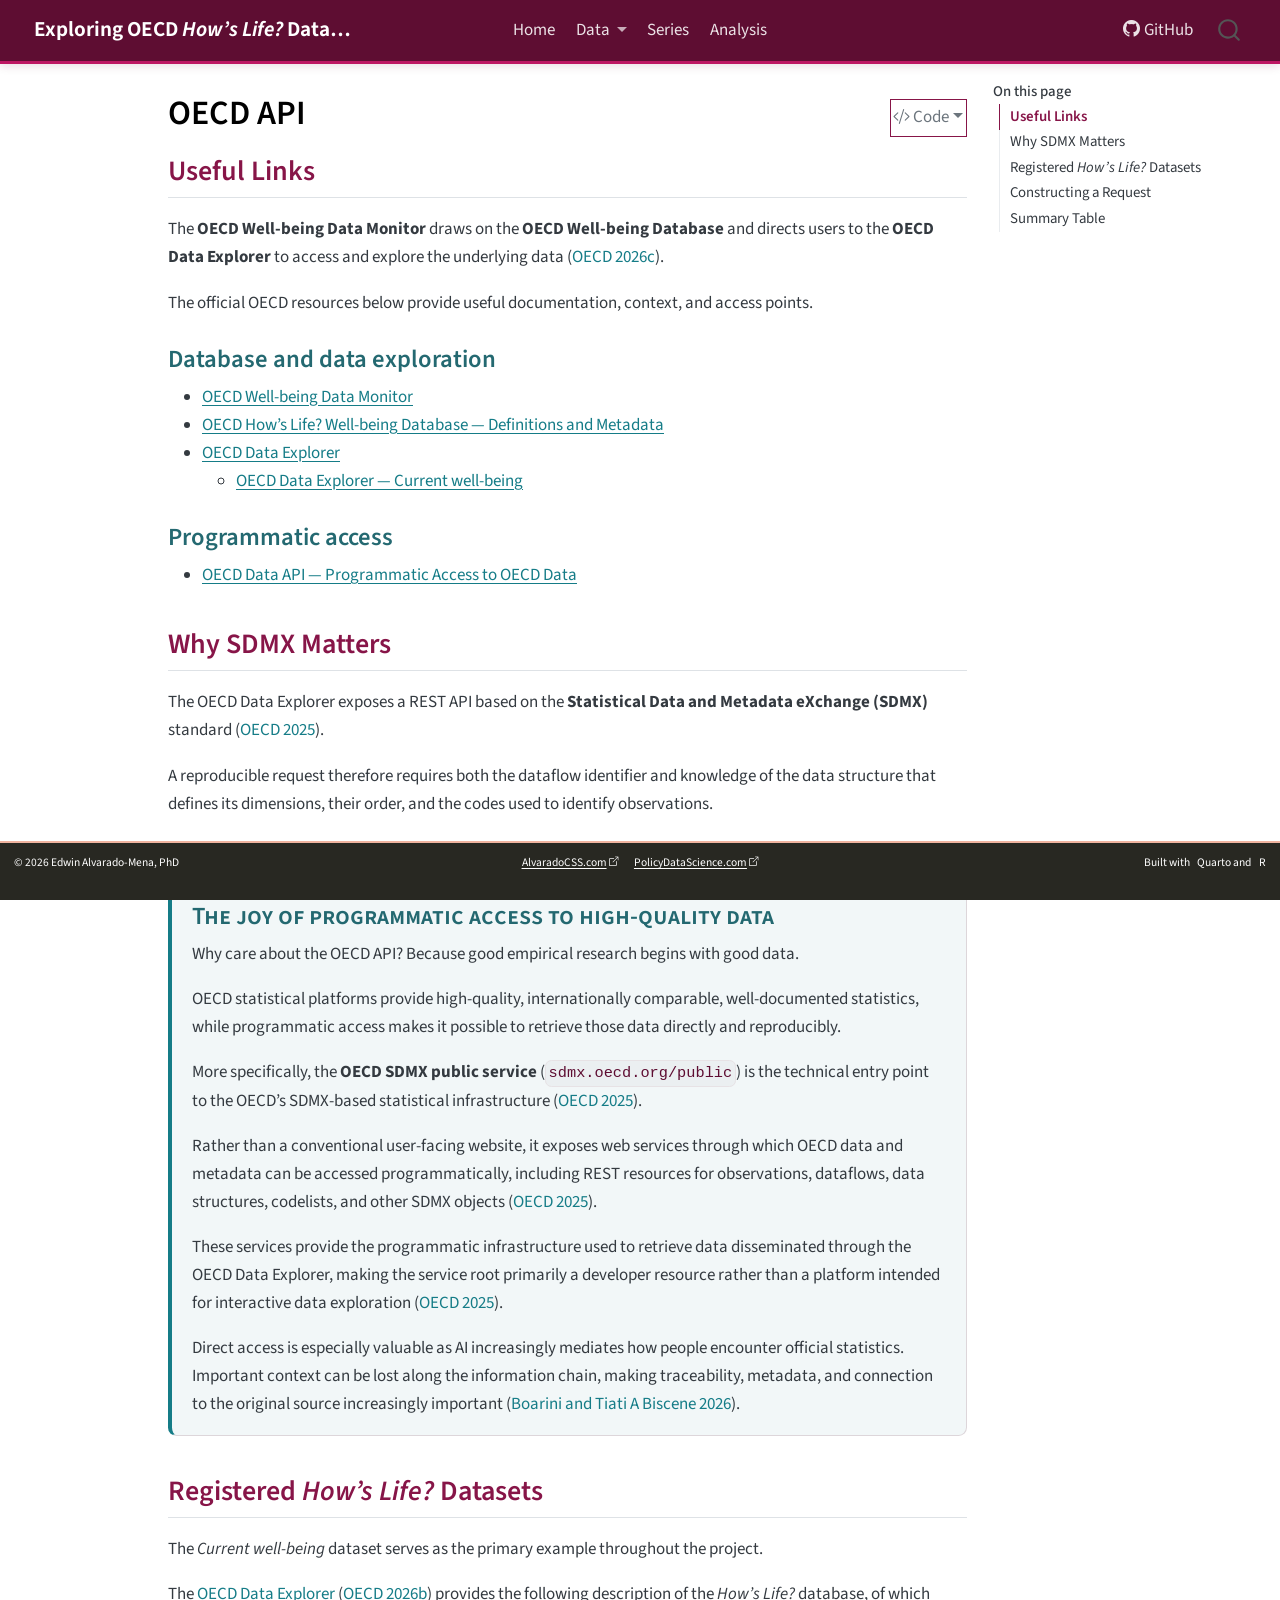
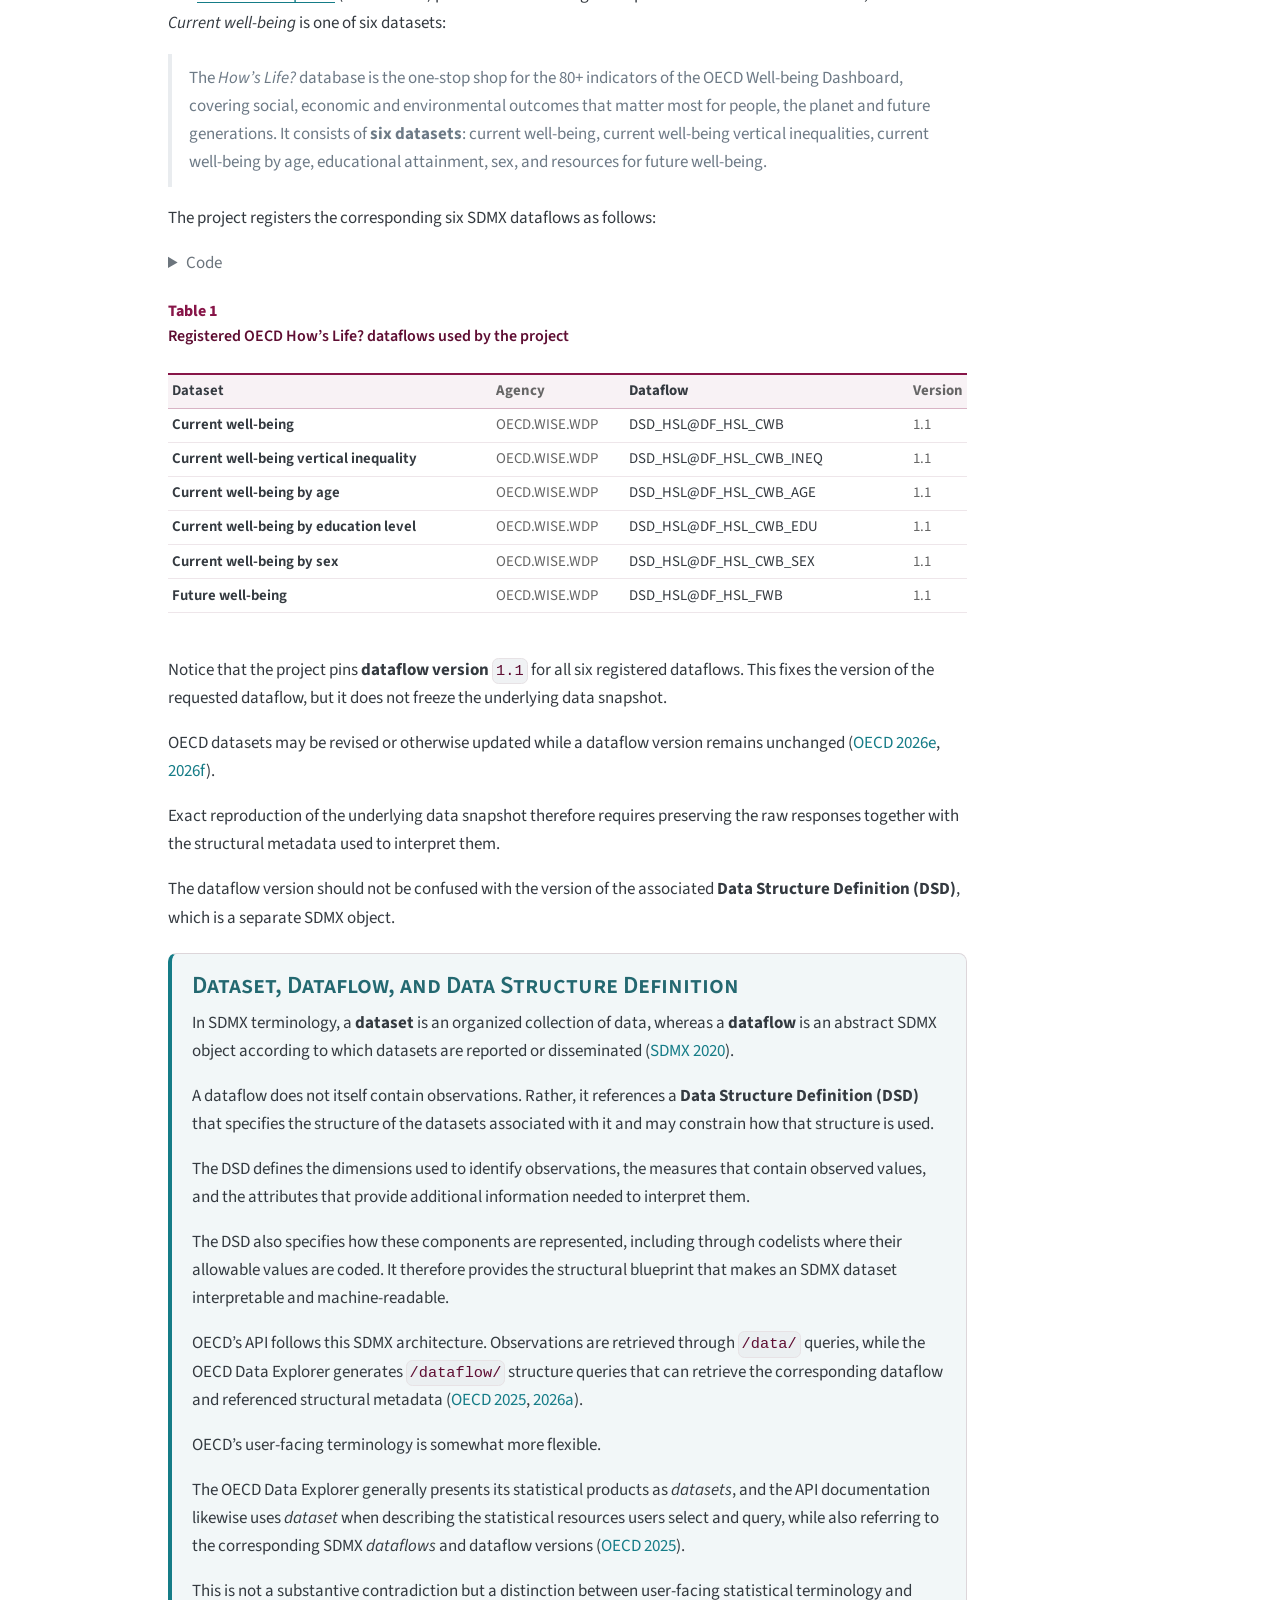
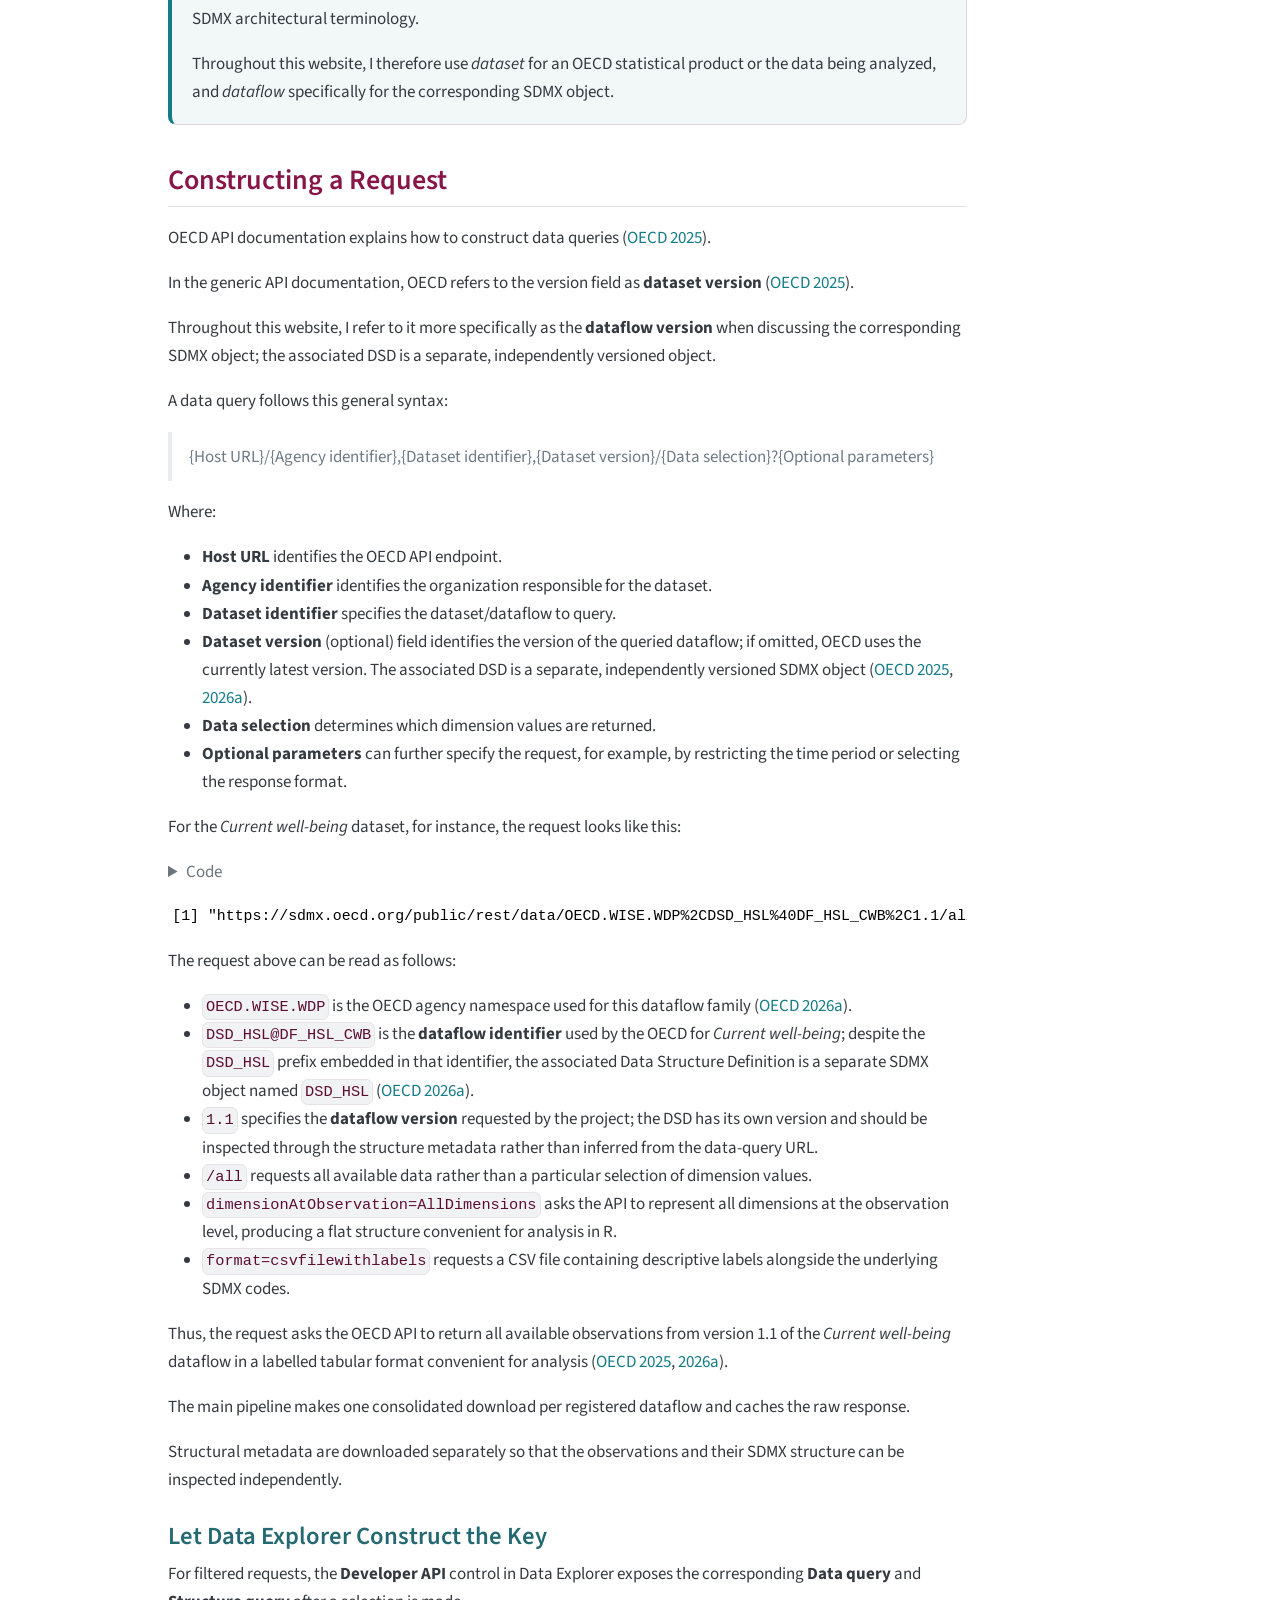
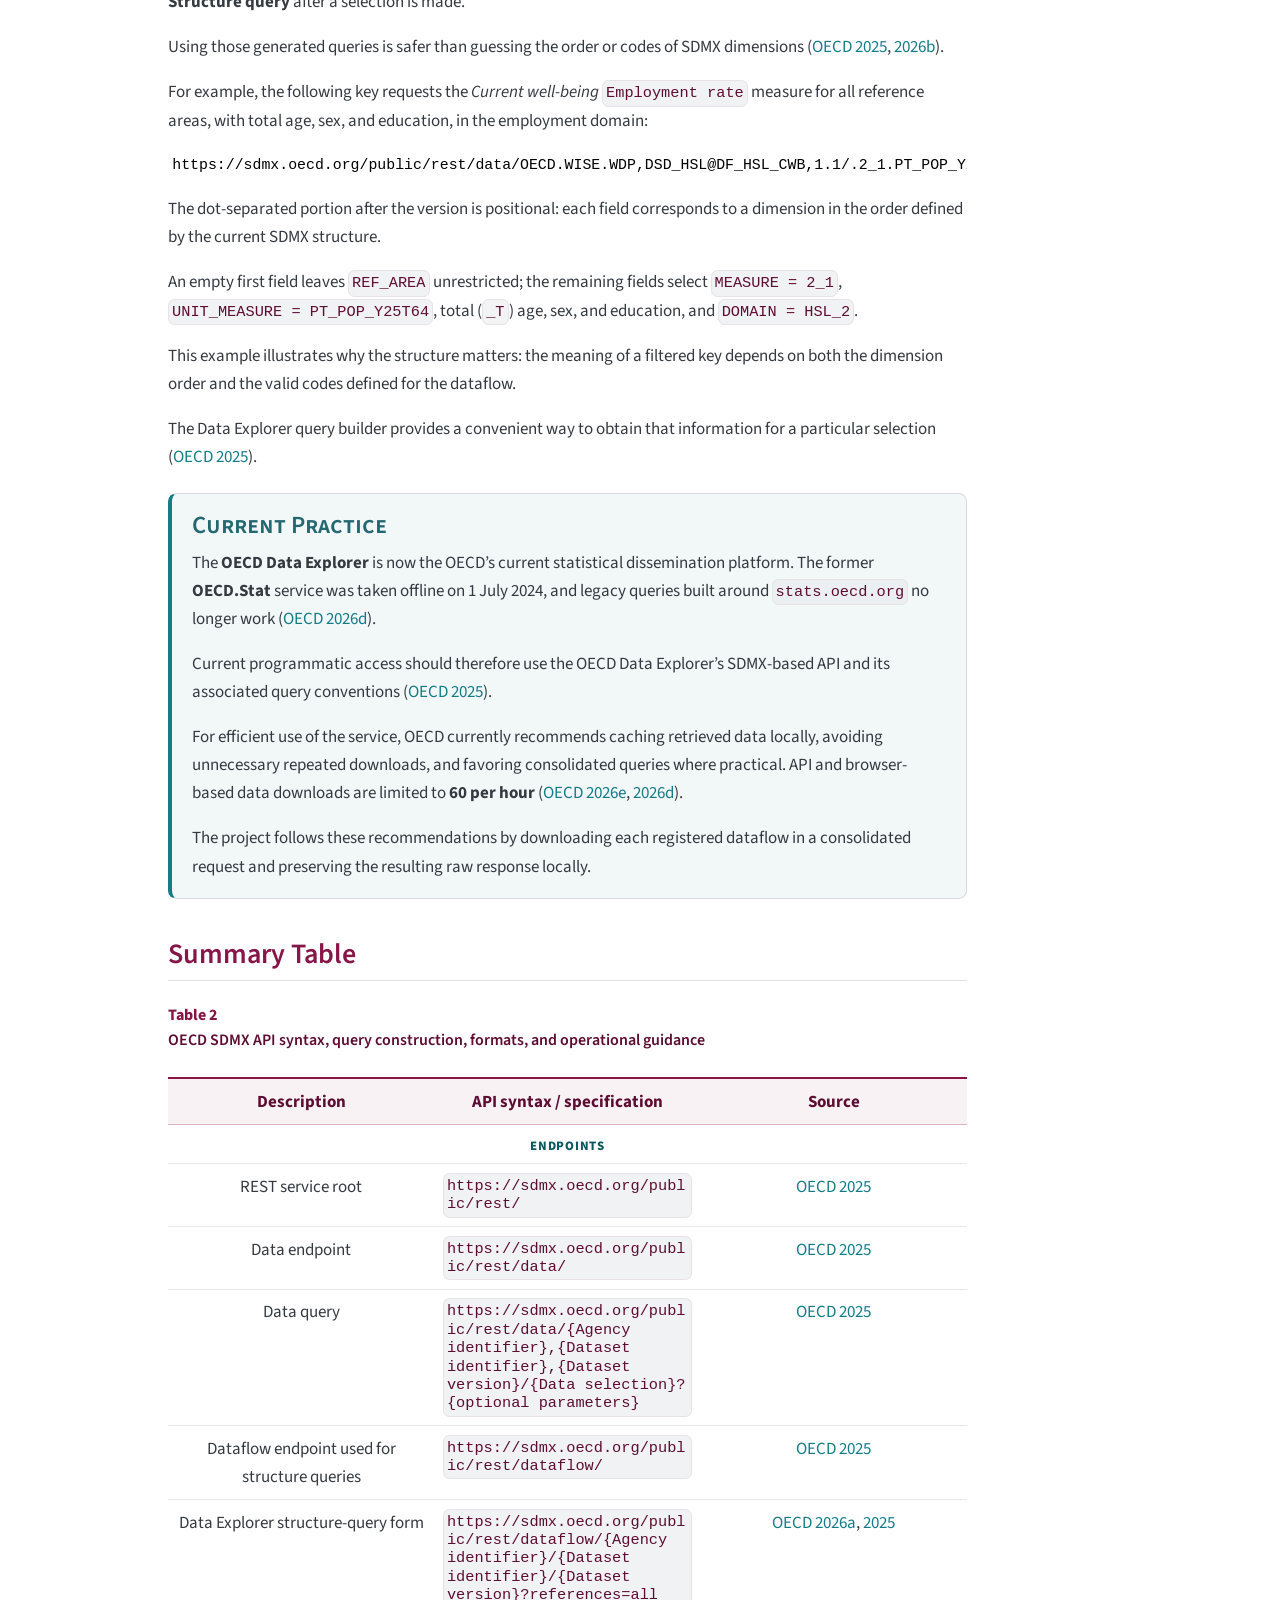
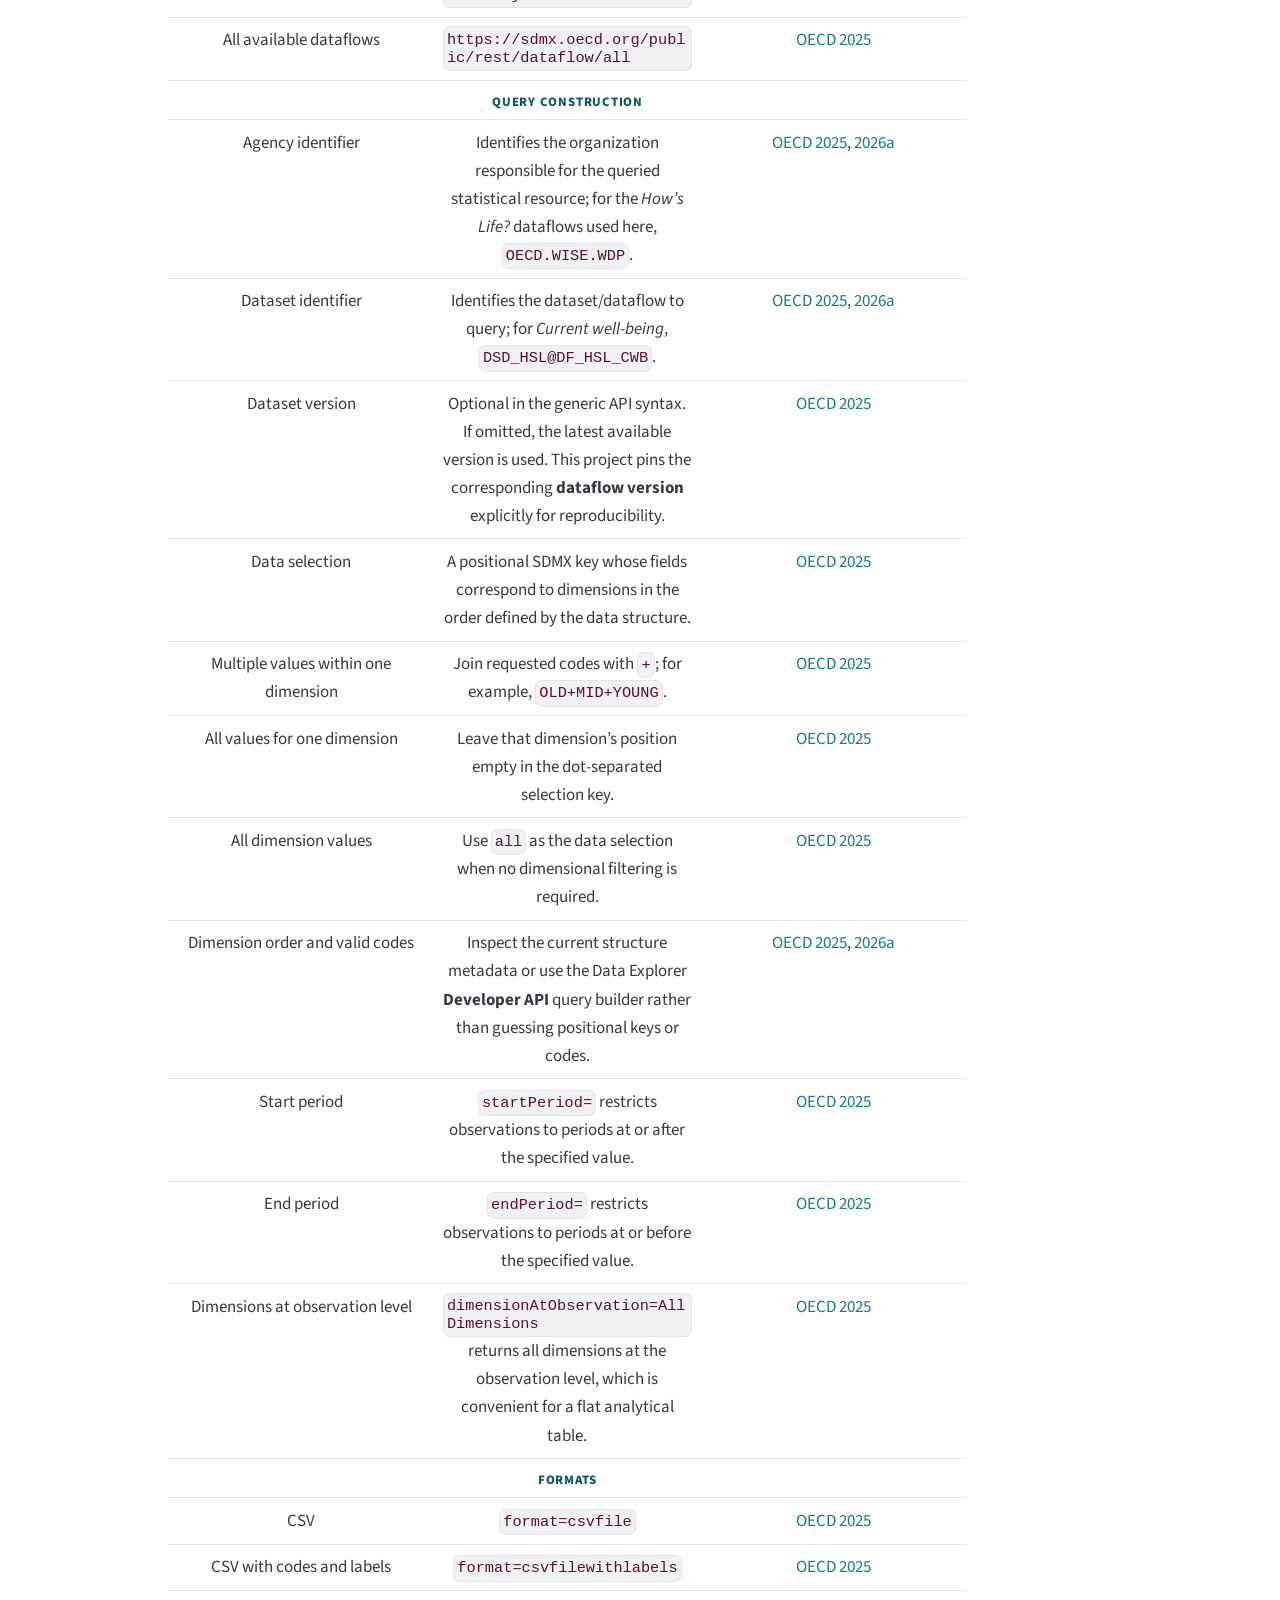
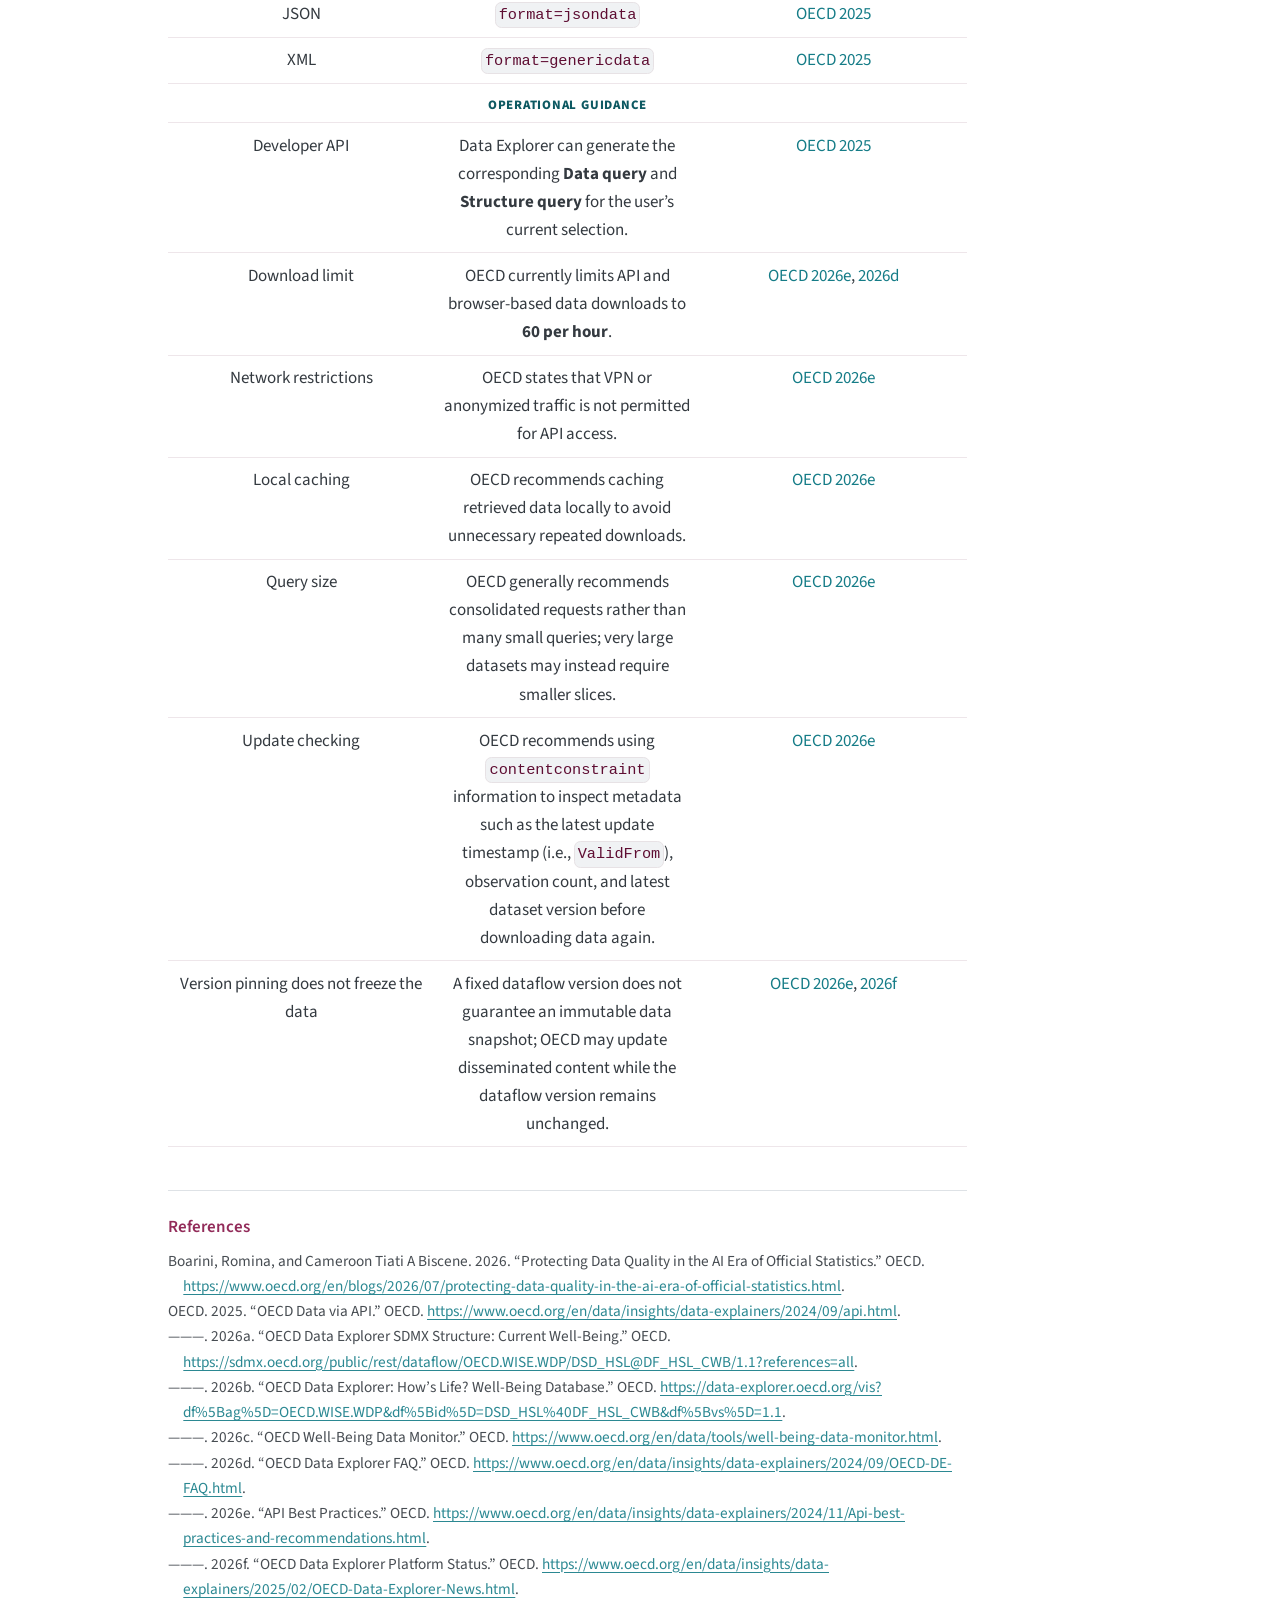
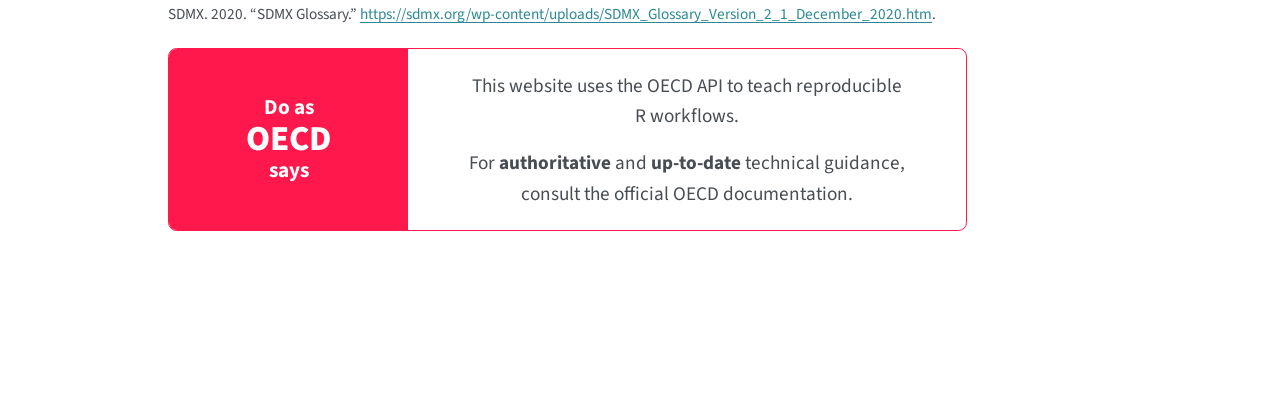
==== docs/analysis/01-api-and-structure.html @ 36839a45 "Fix clean-checkout publication build" ====
<!DOCTYPE html>
<html xmlns="http://www.w3.org/1999/xhtml" lang="en" xml:lang="en"><head>

<meta charset="utf-8">
<meta name="generator" content="quarto-1.8.25">

<meta name="viewport" content="width=device-width, initial-scale=1.0, user-scalable=yes">


<title>OECD API – Exploring OECD How’s Life? Database</title>
<style>
code{white-space: pre-wrap;}
span.smallcaps{font-variant: small-caps;}
div.columns{display: flex; gap: min(4vw, 1.5em);}
div.column{flex: auto; overflow-x: auto;}
div.hanging-indent{margin-left: 1.5em; text-indent: -1.5em;}
ul.task-list{list-style: none;}
ul.task-list li input[type="checkbox"] {
  width: 0.8em;
  margin: 0 0.8em 0.2em -1em; /* quarto-specific, see https://github.com/quarto-dev/quarto-cli/issues/4556 */ 
  vertical-align: middle;
}
/* CSS for syntax highlighting */
html { -webkit-text-size-adjust: 100%; }
pre > code.sourceCode { white-space: pre; position: relative; }
pre > code.sourceCode > span { display: inline-block; line-height: 1.25; }
pre > code.sourceCode > span:empty { height: 1.2em; }
.sourceCode { overflow: visible; }
code.sourceCode > span { color: inherit; text-decoration: inherit; }
div.sourceCode { margin: 1em 0; }
pre.sourceCode { margin: 0; }
@media screen {
div.sourceCode { overflow: auto; }
}
@media print {
pre > code.sourceCode { white-space: pre-wrap; }
pre > code.sourceCode > span { text-indent: -5em; padding-left: 5em; }
}
pre.numberSource code
  { counter-reset: source-line 0; }
pre.numberSource code > span
  { position: relative; left: -4em; counter-increment: source-line; }
pre.numberSource code > span > a:first-child::before
  { content: counter(source-line);
    position: relative; left: -1em; text-align: right; vertical-align: baseline;
    border: none; display: inline-block;
    -webkit-touch-callout: none; -webkit-user-select: none;
    -khtml-user-select: none; -moz-user-select: none;
    -ms-user-select: none; user-select: none;
    padding: 0 4px; width: 4em;
  }
pre.numberSource { margin-left: 3em;  padding-left: 4px; }
div.sourceCode
  {   }
@media screen {
pre > code.sourceCode > span > a:first-child::before { text-decoration: underline; }
}
/* CSS for citations */
div.csl-bib-body { }
div.csl-entry {
  clear: both;
  margin-bottom: 0em;
}
.hanging-indent div.csl-entry {
  margin-left:2em;
  text-indent:-2em;
}
div.csl-left-margin {
  min-width:2em;
  float:left;
}
div.csl-right-inline {
  margin-left:2em;
  padding-left:1em;
}
div.csl-indent {
  margin-left: 2em;
}</style>


<script src="../site_libs/quarto-nav/quarto-nav.js"></script>
<script src="../site_libs/clipboard/clipboard.min.js"></script>
<script src="../site_libs/quarto-search/autocomplete.umd.js"></script>
<script src="../site_libs/quarto-search/fuse.min.js"></script>
<script src="../site_libs/quarto-search/quarto-search.js"></script>
<meta name="quarto:offset" content="../">
<script src="../site_libs/quarto-html/quarto.js" type="module"></script>
<script src="../site_libs/quarto-html/tabsets/tabsets.js" type="module"></script>
<script src="../site_libs/quarto-html/axe/axe-check.js" type="module"></script>
<script src="../site_libs/quarto-html/popper.min.js"></script>
<script src="../site_libs/quarto-html/tippy.umd.min.js"></script>
<script src="../site_libs/quarto-html/anchor.min.js"></script>
<link href="../site_libs/quarto-html/tippy.css" rel="stylesheet">
<link href="../site_libs/quarto-html/quarto-syntax-highlighting-7b89279ff1a6dce999919e0e67d4d9ec.css" rel="stylesheet" id="quarto-text-highlighting-styles">
<script src="../site_libs/bootstrap/bootstrap.min.js"></script>
<link href="../site_libs/bootstrap/bootstrap-icons.css" rel="stylesheet">
<link href="../site_libs/bootstrap/bootstrap-e31584831b205ffbb2d98406f31c2a5b.min.css" rel="stylesheet" append-hash="true" id="quarto-bootstrap" data-mode="light">
<script src="../site_libs/quarto-contrib/iconify-3.0.0/iconify-icon.min.js"></script>
<script id="quarto-search-options" type="application/json">{
  "location": "navbar",
  "copy-button": false,
  "collapse-after": 3,
  "panel-placement": "end",
  "type": "overlay",
  "limit": 50,
  "keyboard-shortcut": [
    "f",
    "/",
    "s"
  ],
  "show-item-context": false,
  "language": {
    "search-no-results-text": "No results",
    "search-matching-documents-text": "matching documents",
    "search-copy-link-title": "Copy link to search",
    "search-hide-matches-text": "Hide additional matches",
    "search-more-match-text": "more match in this document",
    "search-more-matches-text": "more matches in this document",
    "search-clear-button-title": "Clear",
    "search-text-placeholder": "",
    "search-detached-cancel-button-title": "Cancel",
    "search-submit-button-title": "Submit",
    "search-label": "Search"
  }
}</script>


<link rel="stylesheet" href="../styles.css">
<meta property="og:title" content="OECD API – Exploring OECD How’s Life? Database">
<meta property="og:description" content="">
<meta property="og:image" content="https://ealvaradomena.github.io/oecd-hows-life/analysis/assets/logo-bg-1200x900.png">
<meta property="og:site_name" content="Exploring OECD <em>How’s Life?</em> Database">
<meta name="twitter:title" content="OECD API – Exploring OECD How’s Life? Database">
<meta name="twitter:description" content="">
<meta name="twitter:image" content="https://ealvaradomena.github.io/oecd-hows-life/analysis/assets/logo-bg-1200x900.png">
<meta name="twitter:card" content="summary_large_image">
</head>

<body class="nav-fixed quarto-light">

<div id="quarto-search-results"></div>
  <header id="quarto-header" class="headroom fixed-top">
    <nav class="navbar navbar-expand-lg " data-bs-theme="dark">
      <div class="navbar-container container-fluid">
      <div class="navbar-brand-container mx-auto">
    <a href="../index.html" class="navbar-brand navbar-brand-logo">
    </a>
    <a class="navbar-brand" href="../index.html">
    <span class="navbar-title">Exploring OECD <em>How’s Life?</em> Database</span>
    </a>
  </div>
            <div id="quarto-search" class="" title="Search"></div>
          <button class="navbar-toggler" type="button" data-bs-toggle="collapse" data-bs-target="#navbarCollapse" aria-controls="navbarCollapse" role="menu" aria-expanded="false" aria-label="Toggle navigation" onclick="if (window.quartoToggleHeadroom) { window.quartoToggleHeadroom(); }">
  <span class="navbar-toggler-icon"></span>
</button>
          <div class="collapse navbar-collapse" id="navbarCollapse">
            <ul class="navbar-nav navbar-nav-scroll me-auto">
  <li class="nav-item">
    <a class="nav-link" href="../index.html"> 
<span class="menu-text">Home</span></a>
  </li>  
  <li class="nav-item dropdown ">
    <a class="nav-link dropdown-toggle" href="#" id="nav-menu-data" role="link" data-bs-toggle="dropdown" aria-expanded="false">
 <span class="menu-text">Data</span>
    </a>
    <ul class="dropdown-menu" aria-labelledby="nav-menu-data">    
        <li>
    <a class="dropdown-item" href="../analysis/01-api-and-structure.html">
 <span class="dropdown-text">OECD API</span></a>
  </li>  
        <li>
    <a class="dropdown-item" href="../analysis/02-database-inventory.html">
 <span class="dropdown-text">Database Inventory</span></a>
  </li>  
        <li>
    <a class="dropdown-item" href="../analysis/03-panel-structure.html">
 <span class="dropdown-text">Panel Data</span></a>
  </li>  
        <li>
    <a class="dropdown-item" href="../analysis/05-demographic-comparisons.html">
 <span class="dropdown-text">Demographic Comparisons</span></a>
  </li>  
    </ul>
  </li>
  <li class="nav-item">
    <a class="nav-link" href="../analysis/09-series-explorer.html"> 
<span class="menu-text">Series</span></a>
  </li>  
  <li class="nav-item">
    <a class="nav-link" href="../analysis/10-twfe-analysis.html"> 
<span class="menu-text">Analysis</span></a>
  </li>  
</ul>
            <ul class="navbar-nav navbar-nav-scroll ms-auto">
  <li class="nav-item">
    <a class="nav-link" href="https://github.com/ealvaradomena/oecd-hows-life"> <i class="bi bi-github" role="img" aria-label="GitHub">
</i> 
<span class="menu-text">GitHub</span></a>
  </li>  
</ul>
          </div> <!-- /navcollapse -->
            <div class="quarto-navbar-tools">
</div>
      </div> <!-- /container-fluid -->
    </nav>
</header>
<!-- content -->
<div id="quarto-content" class="quarto-container page-columns page-rows-contents page-layout-article page-navbar">
<!-- sidebar -->
<!-- margin-sidebar -->
    <div id="quarto-margin-sidebar" class="sidebar margin-sidebar">
        <nav id="TOC" role="doc-toc" class="toc-active">
    <h2 id="toc-title">On this page</h2>
   
  <ul class="collapse">
  <li><a href="#useful-links" id="toc-useful-links" class="nav-link active" data-scroll-target="#useful-links">Useful Links</a></li>
  <li><a href="#why-sdmx-matters" id="toc-why-sdmx-matters" class="nav-link" data-scroll-target="#why-sdmx-matters">Why SDMX Matters</a></li>
  <li><a href="#registered-hows-life-datasets" id="toc-registered-hows-life-datasets" class="nav-link" data-scroll-target="#registered-hows-life-datasets">Registered <em>How’s Life?</em> Datasets</a></li>
  <li><a href="#constructing-a-request" id="toc-constructing-a-request" class="nav-link" data-scroll-target="#constructing-a-request">Constructing a Request</a></li>
  <li><a href="#summary-table" id="toc-summary-table" class="nav-link" data-scroll-target="#summary-table">Summary Table</a></li>
  </ul>
</nav>
    </div>
<!-- main -->
<main class="content" id="quarto-document-content">

<header id="title-block-header" class="quarto-title-block default">
<div class="quarto-title">
<div class="quarto-title-block"><div><h1 class="title">OECD API</h1><button type="button" class="btn code-tools-button dropdown-toggle" id="quarto-code-tools-menu" data-bs-toggle="dropdown" aria-expanded="false"><i class="bi"></i> Code</button><ul class="dropdown-menu dropdown-menu-end" aria-labelelledby="quarto-code-tools-menu"><li><a id="quarto-show-all-code" class="dropdown-item" href="javascript:void(0)" role="button">Show All Code</a></li><li><a id="quarto-hide-all-code" class="dropdown-item" href="javascript:void(0)" role="button">Hide All Code</a></li><li><hr class="dropdown-divider"></li><li><a id="quarto-view-source" class="dropdown-item" href="javascript:void(0)" role="button">View Source</a></li></ul></div></div>
</div>



<div class="quarto-title-meta">

    
  
    
  </div>
  


</header>


<section id="useful-links" class="level2">
<h2 class="anchored" data-anchor-id="useful-links">Useful Links</h2>
<p>The <strong>OECD Well-being Data Monitor</strong> draws on the <strong>OECD Well-being Database</strong> and directs users to the <strong>OECD Data Explorer</strong> to access and explore the underlying data <span class="citation" data-cites="oecd_wellbeing_monitor_2026">(<a href="#ref-oecd_wellbeing_monitor_2026" role="doc-biblioref">OECD 2026c</a>)</span>.</p>
<p>The official OECD resources below provide useful documentation, context, and access points.</p>
<section id="database-and-data-exploration" class="level3">
<h3 class="anchored" data-anchor-id="database-and-data-exploration">Database and data exploration</h3>
<ul>
<li><a href="https://www.oecd.org/en/data/tools/well-being-data-monitor.html">OECD Well-being Data Monitor</a></li>
<li><a href="https://www.oecd.org/content/dam/oecd/en/topics/policy-sub-issues/measuring-well-being-and-progress/oecd-well-being-database-definitions.pdf">OECD How’s Life? Well-being Database — Definitions and Metadata</a></li>
<li><a href="https://data-explorer.oecd.org/?lc=en">OECD Data Explorer</a>
<ul>
<li><a href="https://data-explorer.oecd.org/vis?fs%5B0%5D=Topic,1%7CSociety%23SOC%23%7CWell-being%20and%20beyond%20GDP%23SOC_WEL%23&amp;pg=0&amp;fc=Reference%20area&amp;bp=true&amp;snb=26&amp;df%5Bds%5D=dsDisseminateFinalDMZ&amp;df%5Bid%5D=DSD_HSL%40DF_HSL_CWB&amp;df%5Bag%5D=OECD.WISE.WDP&amp;df%5Bvs%5D=1.1&amp;dq=AUS.11_2%2B11_1%2B9_3%2B9_2%2B8_2%2B8_1_DEP%2B7_2%2B7_1_DEP%2B6_2%2B5_3%2B5_1%2B4_3%2B4_1%2B3_2%2B3_1%2B2_7%2B2_2%2B2_1%2B1_3%2B1_2%2B1_1.._T._T._T.&amp;pd=2010,&amp;to%5BTIME_PERIOD%5D=false">OECD Data Explorer — Current well-being</a></li>
</ul></li>
</ul>
</section>
<section id="programmatic-access" class="level3">
<h3 class="anchored" data-anchor-id="programmatic-access">Programmatic access</h3>
<ul>
<li><a href="https://www.oecd.org/en/data/insights/data-explainers/2024/09/api.html">OECD Data API — Programmatic Access to OECD Data</a></li>
</ul>
</section>
</section>
<section id="why-sdmx-matters" class="level2">
<h2 class="anchored" data-anchor-id="why-sdmx-matters">Why SDMX Matters</h2>
<p>The OECD Data Explorer exposes a REST API based on the <strong>Statistical Data and Metadata eXchange (SDMX)</strong> standard <span class="citation" data-cites="oecd_api_2025">(<a href="#ref-oecd_api_2025" role="doc-biblioref">OECD 2025</a>)</span>.</p>
<p>A reproducible request therefore requires both the dataflow identifier and knowledge of the data structure that defines its dimensions, their order, and the codes used to identify observations.</p>
<p>API access technicalities are addressed in what follows.</p>
<section id="the-joy-of-programmatic-access-to-high-quality-data" class="level3 data-note">
<h3 class="anchored" data-anchor-id="the-joy-of-programmatic-access-to-high-quality-data"><span class="smallcaps">The joy of programmatic access to high-quality data</span></h3>
<p>Why care about the OECD API? Because good empirical research begins with good data.</p>
<p>OECD statistical platforms provide high-quality, internationally comparable, well-documented statistics, while programmatic access makes it possible to retrieve those data directly and reproducibly.</p>
<p>More specifically, the <strong>OECD SDMX public service</strong> (<code>sdmx.oecd.org/public</code>) is the technical entry point to the OECD’s SDMX-based statistical infrastructure <span class="citation" data-cites="oecd_api_2025">(<a href="#ref-oecd_api_2025" role="doc-biblioref">OECD 2025</a>)</span>.</p>
<p>Rather than a conventional user-facing website, it exposes web services through which OECD data and metadata can be accessed programmatically, including REST resources for observations, dataflows, data structures, codelists, and other SDMX objects <span class="citation" data-cites="oecd_api_2025">(<a href="#ref-oecd_api_2025" role="doc-biblioref">OECD 2025</a>)</span>.</p>
<p>These services provide the programmatic infrastructure used to retrieve data disseminated through the OECD Data Explorer, making the service root primarily a developer resource rather than a platform intended for interactive data exploration <span class="citation" data-cites="oecd_api_2025">(<a href="#ref-oecd_api_2025" role="doc-biblioref">OECD 2025</a>)</span>.</p>
<p>Direct access is especially valuable as AI increasingly mediates how people encounter official statistics. Important context can be lost along the information chain, making traceability, metadata, and connection to the original source increasingly important <span class="citation" data-cites="boarini2026protecting">(<a href="#ref-boarini2026protecting" role="doc-biblioref">Boarini and Tiati A Biscene 2026</a>)</span>.</p>
</section>
</section>
<section id="registered-hows-life-datasets" class="level2">
<h2 class="anchored" data-anchor-id="registered-hows-life-datasets">Registered <em>How’s Life?</em> Datasets</h2>
<p>The <em>Current well-being</em> dataset serves as the primary example throughout the project.</p>
<p>The <a href="https://data-explorer.oecd.org/vis?df%5Bag%5D=OECD.WISE.WDP&amp;df%5Bid%5D=DSD_HSL%40DF_HSL_CWB&amp;df%5Bvs%5D=1.1">OECD Data Explorer</a> <span class="citation" data-cites="oecd_data_explorer_hows_life_2026">(<a href="#ref-oecd_data_explorer_hows_life_2026" role="doc-biblioref">OECD 2026b</a>)</span> provides the following description of the <em>How’s Life?</em> database, of which <em>Current well-being</em> is one of six datasets:</p>
<blockquote class="blockquote">
<p>The <em>How’s Life?</em> database is the one-stop shop for the 80+ indicators of the OECD Well-being Dashboard, covering social, economic and environmental outcomes that matter most for people, the planet and future generations. It consists of <strong>six datasets</strong>: current well-being, current well-being vertical inequalities, current well-being by age, educational attainment, sex, and resources for future well-being.</p>
</blockquote>
<p>The project registers the corresponding six SDMX dataflows as follows:</p>
<div class="cell">
<details class="code-fold">
<summary>Code</summary>
<div class="code-copy-outer-scaffold"><div class="sourceCode cell-code" id="cb1"><pre class="sourceCode r code-with-copy"><code class="sourceCode r"><span id="cb1-1"><a href="#cb1-1" aria-hidden="true" tabindex="-1"></a>registry <span class="sc">|&gt;</span></span>
<span id="cb1-2"><a href="#cb1-2" aria-hidden="true" tabindex="-1"></a>  dplyr<span class="sc">::</span><span class="fu">select</span>(</span>
<span id="cb1-3"><a href="#cb1-3" aria-hidden="true" tabindex="-1"></a>    title,</span>
<span id="cb1-4"><a href="#cb1-4" aria-hidden="true" tabindex="-1"></a>    agency,</span>
<span id="cb1-5"><a href="#cb1-5" aria-hidden="true" tabindex="-1"></a>    dataflow,</span>
<span id="cb1-6"><a href="#cb1-6" aria-hidden="true" tabindex="-1"></a>    version</span>
<span id="cb1-7"><a href="#cb1-7" aria-hidden="true" tabindex="-1"></a>  ) <span class="sc">|&gt;</span></span>
<span id="cb1-8"><a href="#cb1-8" aria-hidden="true" tabindex="-1"></a>  knitr<span class="sc">::</span><span class="fu">kable</span>()</span></code></pre></div><button title="Copy to Clipboard" class="code-copy-button"><i class="bi"></i></button></div>
</details>
<div id="tbl-registered-dataflows" class="cell quarto-float quarto-figure quarto-figure-center anchored">
<figure class="quarto-float quarto-float-tbl figure">
<figcaption class="quarto-float-caption-top quarto-float-caption quarto-float-tbl" id="tbl-registered-dataflows-caption-0ceaefa1-69ba-4598-a22c-09a6ac19f8ca">
<span class="object-caption-number">Table&nbsp;1</span>
<span class="object-caption-title">Registered OECD How’s Life? dataflows used by the project</span>
</figcaption>
<div aria-describedby="tbl-registered-dataflows-caption-0ceaefa1-69ba-4598-a22c-09a6ac19f8ca">
<div class="cell-output-display">
<table class="do-not-create-environment cell caption-top table table-sm table-striped small">
<colgroup>
<col style="width: 45%">
<col style="width: 16%">
<col style="width: 28%">
<col style="width: 9%">
</colgroup>
<thead>
<tr class="header">
<th style="text-align: left;">title</th>
<th style="text-align: left;">agency</th>
<th style="text-align: left;">dataflow</th>
<th style="text-align: left;">version</th>
</tr>
</thead>
<tbody>
<tr class="odd">
<td style="text-align: left;">Current well-being</td>
<td style="text-align: left;">OECD.WISE.WDP</td>
<td style="text-align: left;">DSD_HSL@DF_HSL_CWB</td>
<td style="text-align: left;">1.1</td>
</tr>
<tr class="even">
<td style="text-align: left;">Current well-being vertical inequality</td>
<td style="text-align: left;">OECD.WISE.WDP</td>
<td style="text-align: left;">DSD_HSL@DF_HSL_CWB_INEQ</td>
<td style="text-align: left;">1.1</td>
</tr>
<tr class="odd">
<td style="text-align: left;">Current well-being by age</td>
<td style="text-align: left;">OECD.WISE.WDP</td>
<td style="text-align: left;">DSD_HSL@DF_HSL_CWB_AGE</td>
<td style="text-align: left;">1.1</td>
</tr>
<tr class="even">
<td style="text-align: left;">Current well-being by education level</td>
<td style="text-align: left;">OECD.WISE.WDP</td>
<td style="text-align: left;">DSD_HSL@DF_HSL_CWB_EDU</td>
<td style="text-align: left;">1.1</td>
</tr>
<tr class="odd">
<td style="text-align: left;">Current well-being by sex</td>
<td style="text-align: left;">OECD.WISE.WDP</td>
<td style="text-align: left;">DSD_HSL@DF_HSL_CWB_SEX</td>
<td style="text-align: left;">1.1</td>
</tr>
<tr class="even">
<td style="text-align: left;">Future well-being</td>
<td style="text-align: left;">OECD.WISE.WDP</td>
<td style="text-align: left;">DSD_HSL@DF_HSL_FWB</td>
<td style="text-align: left;">1.1</td>
</tr>
</tbody>
</table>
</div>
</div>
</figure>
</div>
</div>
<p>Notice that the project pins <strong>dataflow version <code>1.1</code></strong> for all six registered dataflows. This fixes the version of the requested dataflow, but it does not freeze the underlying data snapshot.</p>
<p>OECD datasets may be revised or otherwise updated while a dataflow version remains unchanged <span class="citation" data-cites="oecd_api_best_practices_2026 oecd_data_explorer_platform_status_2026">(<a href="#ref-oecd_api_best_practices_2026" role="doc-biblioref">OECD 2026e</a>, <a href="#ref-oecd_data_explorer_platform_status_2026" role="doc-biblioref">2026f</a>)</span>.</p>
<p>Exact reproduction of the underlying data snapshot therefore requires preserving the raw responses together with the structural metadata used to interpret them.</p>
<p>The dataflow version should not be confused with the version of the associated <strong>Data Structure Definition (DSD)</strong>, which is a separate SDMX object.</p>
<section id="dataset-dataflow-and-data-structure-definition" class="level3 data-note">
<h3 class="anchored" data-anchor-id="dataset-dataflow-and-data-structure-definition"><span class="smallcaps">Dataset, Dataflow, and Data Structure Definition</span></h3>
<p>In SDMX terminology, a <strong>dataset</strong> is an organized collection of data, whereas a <strong>dataflow</strong> is an abstract SDMX object according to which datasets are reported or disseminated <span class="citation" data-cites="sdmx_glossary_2020">(<a href="#ref-sdmx_glossary_2020" role="doc-biblioref">SDMX 2020</a>)</span>.</p>
<p>A dataflow does not itself contain observations. Rather, it references a <strong>Data Structure Definition (DSD)</strong> that specifies the structure of the datasets associated with it and may constrain how that structure is used.</p>
<p>The DSD defines the dimensions used to identify observations, the measures that contain observed values, and the attributes that provide additional information needed to interpret them.</p>
<p>The DSD also specifies how these components are represented, including through codelists where their allowable values are coded. It therefore provides the structural blueprint that makes an SDMX dataset interpretable and machine-readable.</p>
<p>OECD’s API follows this SDMX architecture. Observations are retrieved through <code>/data/</code> queries, while the OECD Data Explorer generates <code>/dataflow/</code> structure queries that can retrieve the corresponding dataflow and referenced structural metadata <span class="citation" data-cites="oecd_api_2025 oecd_hows_life_structure_2026">(<a href="#ref-oecd_api_2025" role="doc-biblioref">OECD 2025</a>, <a href="#ref-oecd_hows_life_structure_2026" role="doc-biblioref">2026a</a>)</span>.</p>
<p>OECD’s user-facing terminology is somewhat more flexible.</p>
<p>The OECD Data Explorer generally presents its statistical products as <em>datasets</em>, and the API documentation likewise uses <em>dataset</em> when describing the statistical resources users select and query, while also referring to the corresponding SDMX <em>dataflows</em> and dataflow versions <span class="citation" data-cites="oecd_api_2025">(<a href="#ref-oecd_api_2025" role="doc-biblioref">OECD 2025</a>)</span>.</p>
<p>This is not a substantive contradiction but a distinction between user-facing statistical terminology and SDMX architectural terminology.</p>
<p>Throughout this website, I therefore use <em>dataset</em> for an OECD statistical product or the data being analyzed, and <em>dataflow</em> specifically for the corresponding SDMX object.</p>
</section>
</section>
<section id="constructing-a-request" class="level2">
<h2 class="anchored" data-anchor-id="constructing-a-request">Constructing a Request</h2>
<p>OECD API documentation explains how to construct data queries <span class="citation" data-cites="oecd_api_2025">(<a href="#ref-oecd_api_2025" role="doc-biblioref">OECD 2025</a>)</span>.</p>
<p>In the generic API documentation, OECD refers to the version field as <strong>dataset version</strong> <span class="citation" data-cites="oecd_api_2025">(<a href="#ref-oecd_api_2025" role="doc-biblioref">OECD 2025</a>)</span>.</p>
<p>Throughout this website, I refer to it more specifically as the <strong>dataflow version</strong> when discussing the corresponding SDMX object; the associated DSD is a separate, independently versioned object.</p>
<p>A data query follows this general syntax:</p>
<blockquote class="blockquote">
<p>{Host URL}/{Agency identifier},{Dataset identifier},{Dataset version}/{Data selection}?{Optional parameters}</p>
</blockquote>
<p>Where:</p>
<ul>
<li><strong>Host URL</strong> identifies the OECD API endpoint.</li>
<li><strong>Agency identifier</strong> identifies the organization responsible for the dataset.</li>
<li><strong>Dataset identifier</strong> specifies the dataset/dataflow to query.</li>
<li><strong>Dataset version</strong> (optional) field identifies the version of the queried dataflow; if omitted, OECD uses the currently latest version. The associated DSD is a separate, independently versioned SDMX object <span class="citation" data-cites="oecd_api_2025 oecd_hows_life_structure_2026">(<a href="#ref-oecd_api_2025" role="doc-biblioref">OECD 2025</a>, <a href="#ref-oecd_hows_life_structure_2026" role="doc-biblioref">2026a</a>)</span>.</li>
<li><strong>Data selection</strong> determines which dimension values are returned.</li>
<li><strong>Optional parameters</strong> can further specify the request, for example, by restricting the time period or selecting the response format.</li>
</ul>
<p>For the <em>Current well-being</em> dataset, for instance, the request looks like this:</p>
<div class="cell">
<details class="code-fold">
<summary>Code</summary>
<div class="code-copy-outer-scaffold"><div class="sourceCode cell-code" id="cb2"><pre class="sourceCode r code-with-copy"><code class="sourceCode r"><span id="cb2-1"><a href="#cb2-1" aria-hidden="true" tabindex="-1"></a>cwb_flow <span class="ot">&lt;-</span> registry <span class="sc">|&gt;</span></span>
<span id="cb2-2"><a href="#cb2-2" aria-hidden="true" tabindex="-1"></a>  dplyr<span class="sc">::</span><span class="fu">filter</span>(key <span class="sc">==</span> <span class="st">"current_wellbeing"</span>)</span>
<span id="cb2-3"><a href="#cb2-3" aria-hidden="true" tabindex="-1"></a></span>
<span id="cb2-4"><a href="#cb2-4" aria-hidden="true" tabindex="-1"></a><span class="fu">BUILD_OECD_DATA_URL</span>(</span>
<span id="cb2-5"><a href="#cb2-5" aria-hidden="true" tabindex="-1"></a>  <span class="at">flow =</span> <span class="fu">as.list</span>(cwb_flow[<span class="dv">1</span>, ]),</span>
<span id="cb2-6"><a href="#cb2-6" aria-hidden="true" tabindex="-1"></a>  <span class="at">cfg =</span> cfg</span>
<span id="cb2-7"><a href="#cb2-7" aria-hidden="true" tabindex="-1"></a>)</span></code></pre></div><button title="Copy to Clipboard" class="code-copy-button"><i class="bi"></i></button></div>
</details>
<div class="cell-output cell-output-stdout">
<pre><code>[1] "https://sdmx.oecd.org/public/rest/data/OECD.WISE.WDP%2CDSD_HSL%40DF_HSL_CWB%2C1.1/all?dimensionAtObservation=AllDimensions&amp;format=csvfilewithlabels"</code></pre>
</div>
</div>
<p>The request above can be read as follows:</p>
<ul>
<li><code>OECD.WISE.WDP</code> is the OECD agency namespace used for this dataflow family <span class="citation" data-cites="oecd_hows_life_structure_2026">(<a href="#ref-oecd_hows_life_structure_2026" role="doc-biblioref">OECD 2026a</a>)</span>.</li>
<li><code>DSD_HSL@DF_HSL_CWB</code> is the <strong>dataflow identifier</strong> used by the OECD for <em>Current well-being</em>; despite the <code>DSD_HSL</code> prefix embedded in that identifier, the associated Data Structure Definition is a separate SDMX object named <code>DSD_HSL</code> <span class="citation" data-cites="oecd_hows_life_structure_2026">(<a href="#ref-oecd_hows_life_structure_2026" role="doc-biblioref">OECD 2026a</a>)</span>.</li>
<li><code>1.1</code> specifies the <strong>dataflow version</strong> requested by the project; the DSD has its own version and should be inspected through the structure metadata rather than inferred from the data-query URL.</li>
<li><code>/all</code> requests all available data rather than a particular selection of dimension values.</li>
<li><code>dimensionAtObservation=AllDimensions</code> asks the API to represent all dimensions at the observation level, producing a flat structure convenient for analysis in R.</li>
<li><code>format=csvfilewithlabels</code> requests a CSV file containing descriptive labels alongside the underlying SDMX codes.</li>
</ul>
<p>Thus, the request asks the OECD API to return all available observations from version 1.1 of the <em>Current well-being</em> dataflow in a labelled tabular format convenient for analysis <span class="citation" data-cites="oecd_api_2025 oecd_hows_life_structure_2026">(<a href="#ref-oecd_api_2025" role="doc-biblioref">OECD 2025</a>, <a href="#ref-oecd_hows_life_structure_2026" role="doc-biblioref">2026a</a>)</span>.</p>
<p>The main pipeline makes one consolidated download per registered dataflow and caches the raw response.</p>
<p>Structural metadata are downloaded separately so that the observations and their SDMX structure can be inspected independently.</p>
<section id="let-data-explorer-construct-the-key" class="level3">
<h3 class="anchored" data-anchor-id="let-data-explorer-construct-the-key">Let Data Explorer Construct the Key</h3>
<p>For filtered requests, the <strong>Developer API</strong> control in Data Explorer exposes the corresponding <strong>Data query</strong> and <strong>Structure query</strong> after a selection is made.</p>
<p>Using those generated queries is safer than guessing the order or codes of SDMX dimensions <span class="citation" data-cites="oecd_api_2025 oecd_data_explorer_hows_life_2026">(<a href="#ref-oecd_api_2025" role="doc-biblioref">OECD 2025</a>, <a href="#ref-oecd_data_explorer_hows_life_2026" role="doc-biblioref">2026b</a>)</span>.</p>
<p>For example, the following key requests the <em>Current well-being</em> <code>Employment rate</code> measure for all reference areas, with total age, sex, and education, in the employment domain:</p>
<pre class="text"><code>https://sdmx.oecd.org/public/rest/data/OECD.WISE.WDP,DSD_HSL@DF_HSL_CWB,1.1/.2_1.PT_POP_Y25T64._T._T._T.HSL_2?dimensionAtObservation=AllDimensions&amp;format=csvfilewithlabels</code></pre>
<p>The dot-separated portion after the version is positional: each field corresponds to a dimension in the order defined by the current SDMX structure.</p>
<p>An empty first field leaves <code>REF_AREA</code> unrestricted; the remaining fields select <code>MEASURE = 2_1</code>, <code>UNIT_MEASURE = PT_POP_Y25T64</code>, total (<code>_T</code>) age, sex, and education, and <code>DOMAIN = HSL_2</code>.</p>
<p>This example illustrates why the structure matters: the meaning of a filtered key depends on both the dimension order and the valid codes defined for the dataflow.</p>
<p>The Data Explorer query builder provides a convenient way to obtain that information for a particular selection <span class="citation" data-cites="oecd_api_2025">(<a href="#ref-oecd_api_2025" role="doc-biblioref">OECD 2025</a>)</span>.</p>
</section>
<section id="current-practice" class="level3 data-note">
<h3 class="anchored" data-anchor-id="current-practice"><span class="smallcaps">Current Practice</span></h3>
<p>The <strong>OECD Data Explorer</strong> is now the OECD’s current statistical dissemination platform. The former <strong>OECD.Stat</strong> service was taken offline on 1 July 2024, and legacy queries built around <code>stats.oecd.org</code> no longer work <span class="citation" data-cites="oecd_data_explorer_faq_2026">(<a href="#ref-oecd_data_explorer_faq_2026" role="doc-biblioref">OECD 2026d</a>)</span>.</p>
<p>Current programmatic access should therefore use the OECD Data Explorer’s SDMX-based API and its associated query conventions <span class="citation" data-cites="oecd_api_2025">(<a href="#ref-oecd_api_2025" role="doc-biblioref">OECD 2025</a>)</span>.</p>
<p>For efficient use of the service, OECD currently recommends caching retrieved data locally, avoiding unnecessary repeated downloads, and favoring consolidated queries where practical. API and browser-based data downloads are limited to <strong>60 per hour</strong> <span class="citation" data-cites="oecd_api_best_practices_2026 oecd_data_explorer_faq_2026">(<a href="#ref-oecd_api_best_practices_2026" role="doc-biblioref">OECD 2026e</a>, <a href="#ref-oecd_data_explorer_faq_2026" role="doc-biblioref">2026d</a>)</span>.</p>
<p>The project follows these recommendations by downloading each registered dataflow in a consolidated request and preserving the resulting raw response locally.</p>
</section>
</section>
<section id="summary-table" class="level2">
<h2 class="anchored" data-anchor-id="summary-table">Summary Table</h2>
<div id="tbl-api-reference" class="quarto-float quarto-figure quarto-figure-center anchored">
<figure class="quarto-float quarto-float-tbl figure">
<figcaption class="quarto-float-caption-top quarto-float-caption quarto-float-tbl" id="tbl-api-reference-caption-0ceaefa1-69ba-4598-a22c-09a6ac19f8ca">
<span class="object-caption-number">Table&nbsp;2</span>
<span class="object-caption-title">OECD SDMX API syntax, query construction, formats, and operational guidance</span>
</figcaption>
<div aria-describedby="tbl-api-reference-caption-0ceaefa1-69ba-4598-a22c-09a6ac19f8ca">
<table class="caption-top table">
<colgroup>
<col style="width: 33%">
<col style="width: 33%">
<col style="width: 33%">
</colgroup>
<thead>
<tr class="header">
<th>Description</th>
<th>API syntax / specification</th>
<th>Source</th>
</tr>
</thead>
<tbody>
<tr class="odd">
<td><strong>REST service root</strong></td>
<td><code>https://sdmx.oecd.org/public/rest/</code></td>
<td><span class="citation" data-cites="oecd_api_2025">(<a href="#ref-oecd_api_2025" role="doc-biblioref">OECD 2025</a>)</span></td>
</tr>
<tr class="even">
<td><strong>Data endpoint</strong></td>
<td><code>https://sdmx.oecd.org/public/rest/data/</code></td>
<td><span class="citation" data-cites="oecd_api_2025">(<a href="#ref-oecd_api_2025" role="doc-biblioref">OECD 2025</a>)</span></td>
</tr>
<tr class="odd">
<td><strong>Data query</strong></td>
<td><code>https://sdmx.oecd.org/public/rest/data/{Agency identifier},{Dataset identifier},{Dataset version}/{Data selection}?{optional parameters}</code></td>
<td><span class="citation" data-cites="oecd_api_2025">(<a href="#ref-oecd_api_2025" role="doc-biblioref">OECD 2025</a>)</span></td>
</tr>
<tr class="even">
<td><strong>Dataflow endpoint used for structure queries</strong></td>
<td><code>https://sdmx.oecd.org/public/rest/dataflow/</code></td>
<td><span class="citation" data-cites="oecd_api_2025">(<a href="#ref-oecd_api_2025" role="doc-biblioref">OECD 2025</a>)</span></td>
</tr>
<tr class="odd">
<td><strong>Data Explorer structure-query form</strong></td>
<td><code>https://sdmx.oecd.org/public/rest/dataflow/{Agency identifier}/{Dataset identifier}/{Dataset version}?references=all</code></td>
<td><span class="citation" data-cites="oecd_hows_life_structure_2026 oecd_api_2025">(<a href="#ref-oecd_hows_life_structure_2026" role="doc-biblioref">OECD 2026a</a>, <a href="#ref-oecd_api_2025" role="doc-biblioref">2025</a>)</span></td>
</tr>
<tr class="even">
<td><strong>All available dataflows</strong></td>
<td><code>https://sdmx.oecd.org/public/rest/dataflow/all</code></td>
<td><span class="citation" data-cites="oecd_api_2025">(<a href="#ref-oecd_api_2025" role="doc-biblioref">OECD 2025</a>)</span></td>
</tr>
<tr class="odd">
<td><strong>Agency identifier</strong></td>
<td>Identifies the organization responsible for the queried statistical resource; for the <em>How’s Life?</em> dataflows used here, <code>OECD.WISE.WDP</code>.</td>
<td><span class="citation" data-cites="oecd_api_2025 oecd_hows_life_structure_2026">(<a href="#ref-oecd_api_2025" role="doc-biblioref">OECD 2025</a>, <a href="#ref-oecd_hows_life_structure_2026" role="doc-biblioref">2026a</a>)</span></td>
</tr>
<tr class="even">
<td><strong>Dataset identifier</strong></td>
<td>Identifies the dataset/dataflow to query; for <em>Current well-being</em>, <code>DSD_HSL@DF_HSL_CWB</code>.</td>
<td><span class="citation" data-cites="oecd_api_2025 oecd_hows_life_structure_2026">(<a href="#ref-oecd_api_2025" role="doc-biblioref">OECD 2025</a>, <a href="#ref-oecd_hows_life_structure_2026" role="doc-biblioref">2026a</a>)</span></td>
</tr>
<tr class="odd">
<td><strong>Dataset version</strong></td>
<td>Optional in the generic API syntax. If omitted, the latest available version is used. This project pins the corresponding <strong>dataflow version</strong> explicitly for reproducibility.</td>
<td><span class="citation" data-cites="oecd_api_2025">(<a href="#ref-oecd_api_2025" role="doc-biblioref">OECD 2025</a>)</span></td>
</tr>
<tr class="even">
<td><strong>Data selection</strong></td>
<td>A positional SDMX key whose fields correspond to dimensions in the order defined by the data structure.</td>
<td><span class="citation" data-cites="oecd_api_2025">(<a href="#ref-oecd_api_2025" role="doc-biblioref">OECD 2025</a>)</span></td>
</tr>
<tr class="odd">
<td><strong>Multiple values within one dimension</strong></td>
<td>Join requested codes with <code>+</code>; for example, <code>OLD+MID+YOUNG</code>.</td>
<td><span class="citation" data-cites="oecd_api_2025">(<a href="#ref-oecd_api_2025" role="doc-biblioref">OECD 2025</a>)</span></td>
</tr>
<tr class="even">
<td><strong>All values for one dimension</strong></td>
<td>Leave that dimension’s position empty in the dot-separated selection key.</td>
<td><span class="citation" data-cites="oecd_api_2025">(<a href="#ref-oecd_api_2025" role="doc-biblioref">OECD 2025</a>)</span></td>
</tr>
<tr class="odd">
<td><strong>All dimension values</strong></td>
<td>Use <code>all</code> as the data selection when no dimensional filtering is required.</td>
<td><span class="citation" data-cites="oecd_api_2025">(<a href="#ref-oecd_api_2025" role="doc-biblioref">OECD 2025</a>)</span></td>
</tr>
<tr class="even">
<td><strong>Dimension order and valid codes</strong></td>
<td>Inspect the current structure metadata or use the Data Explorer <strong>Developer API</strong> query builder rather than guessing positional keys or codes.</td>
<td><span class="citation" data-cites="oecd_api_2025 oecd_hows_life_structure_2026">(<a href="#ref-oecd_api_2025" role="doc-biblioref">OECD 2025</a>, <a href="#ref-oecd_hows_life_structure_2026" role="doc-biblioref">2026a</a>)</span></td>
</tr>
<tr class="odd">
<td><strong>Start period</strong></td>
<td><code>startPeriod=</code> restricts observations to periods at or after the specified value.</td>
<td><span class="citation" data-cites="oecd_api_2025">(<a href="#ref-oecd_api_2025" role="doc-biblioref">OECD 2025</a>)</span></td>
</tr>
<tr class="even">
<td><strong>End period</strong></td>
<td><code>endPeriod=</code> restricts observations to periods at or before the specified value.</td>
<td><span class="citation" data-cites="oecd_api_2025">(<a href="#ref-oecd_api_2025" role="doc-biblioref">OECD 2025</a>)</span></td>
</tr>
<tr class="odd">
<td><strong>Dimensions at observation level</strong></td>
<td><code>dimensionAtObservation=AllDimensions</code> returns all dimensions at the observation level, which is convenient for a flat analytical table.</td>
<td><span class="citation" data-cites="oecd_api_2025">(<a href="#ref-oecd_api_2025" role="doc-biblioref">OECD 2025</a>)</span></td>
</tr>
<tr class="even">
<td><strong>CSV</strong></td>
<td><code>format=csvfile</code></td>
<td><span class="citation" data-cites="oecd_api_2025">(<a href="#ref-oecd_api_2025" role="doc-biblioref">OECD 2025</a>)</span></td>
</tr>
<tr class="odd">
<td><strong>CSV with codes and labels</strong></td>
<td><code>format=csvfilewithlabels</code></td>
<td><span class="citation" data-cites="oecd_api_2025">(<a href="#ref-oecd_api_2025" role="doc-biblioref">OECD 2025</a>)</span></td>
</tr>
<tr class="even">
<td><strong>JSON</strong></td>
<td><code>format=jsondata</code></td>
<td><span class="citation" data-cites="oecd_api_2025">(<a href="#ref-oecd_api_2025" role="doc-biblioref">OECD 2025</a>)</span></td>
</tr>
<tr class="odd">
<td><strong>XML</strong></td>
<td><code>format=genericdata</code></td>
<td><span class="citation" data-cites="oecd_api_2025">(<a href="#ref-oecd_api_2025" role="doc-biblioref">OECD 2025</a>)</span></td>
</tr>
<tr class="even">
<td><strong>Developer API</strong></td>
<td>Data Explorer can generate the corresponding <strong>Data query</strong> and <strong>Structure query</strong> for the user’s current selection.</td>
<td><span class="citation" data-cites="oecd_api_2025">(<a href="#ref-oecd_api_2025" role="doc-biblioref">OECD 2025</a>)</span></td>
</tr>
<tr class="odd">
<td><strong>Download limit</strong></td>
<td>OECD currently limits API and browser-based data downloads to <strong>60 per hour</strong>.</td>
<td><span class="citation" data-cites="oecd_api_best_practices_2026 oecd_data_explorer_faq_2026">(<a href="#ref-oecd_api_best_practices_2026" role="doc-biblioref">OECD 2026e</a>, <a href="#ref-oecd_data_explorer_faq_2026" role="doc-biblioref">2026d</a>)</span></td>
</tr>
<tr class="even">
<td><strong>Network restrictions</strong></td>
<td>OECD states that VPN or anonymized traffic is not permitted for API access.</td>
<td><span class="citation" data-cites="oecd_api_best_practices_2026">(<a href="#ref-oecd_api_best_practices_2026" role="doc-biblioref">OECD 2026e</a>)</span></td>
</tr>
<tr class="odd">
<td><strong>Local caching</strong></td>
<td>OECD recommends caching retrieved data locally to avoid unnecessary repeated downloads.</td>
<td><span class="citation" data-cites="oecd_api_best_practices_2026">(<a href="#ref-oecd_api_best_practices_2026" role="doc-biblioref">OECD 2026e</a>)</span></td>
</tr>
<tr class="even">
<td><strong>Query size</strong></td>
<td>OECD generally recommends consolidated requests rather than many small queries; very large datasets may instead require smaller slices.</td>
<td><span class="citation" data-cites="oecd_api_best_practices_2026">(<a href="#ref-oecd_api_best_practices_2026" role="doc-biblioref">OECD 2026e</a>)</span></td>
</tr>
<tr class="odd">
<td><strong>Update checking</strong></td>
<td>OECD recommends using <code>contentconstraint</code> information to inspect metadata such as the latest update timestamp (i.e., <code>ValidFrom</code>), observation count, and latest dataset version before downloading data again.</td>
<td><span class="citation" data-cites="oecd_api_best_practices_2026">(<a href="#ref-oecd_api_best_practices_2026" role="doc-biblioref">OECD 2026e</a>)</span></td>
</tr>
<tr class="even">
<td><strong>Version pinning does not freeze the data</strong></td>
<td>A fixed dataflow version does not guarantee an immutable data snapshot; OECD may update disseminated content while the dataflow version remains unchanged.</td>
<td><span class="citation" data-cites="oecd_api_best_practices_2026 oecd_data_explorer_platform_status_2026">(<a href="#ref-oecd_api_best_practices_2026" role="doc-biblioref">OECD 2026e</a>, <a href="#ref-oecd_data_explorer_platform_status_2026" role="doc-biblioref">2026f</a>)</span></td>
</tr>
</tbody>
</table>
</div>
</figure>
</div>
<script src="../assets/site-refinements.js" defer=""></script>
<div class="oecd-rules">
<div class="oecd-rules__slogan">
<span class="oecd-rules__slogan-line">Do as</span><br>
<span class="oecd-rules__slogan-oecd">OECD</span><br>
<span class="oecd-rules__slogan-line">says</span>
</div>
<div class="oecd-rules__guidance">
<p>This website uses the OECD API to teach reproducible<br>
R workflows.</p>
<p>For <strong>authoritative</strong> and <strong>up-to-date</strong> technical guidance,<br>
consult the official OECD documentation.</p>
</div>
</div>


<!-- -->


</section>

<div id="quarto-appendix" class="default"><section class="quarto-appendix-contents" role="doc-bibliography" id="quarto-bibliography"><h2 class="anchored quarto-appendix-heading">References</h2><div id="refs" class="references csl-bib-body hanging-indent" data-entry-spacing="0" role="list">
<div id="ref-boarini2026protecting" class="csl-entry" role="listitem">
Boarini, Romina, and Cameroon Tiati A Biscene. 2026. <span>“Protecting Data Quality in the AI Era of Official Statistics.”</span> OECD. <a href="https://www.oecd.org/en/blogs/2026/07/protecting-data-quality-in-the-ai-era-of-official-statistics.html">https://www.oecd.org/en/blogs/2026/07/protecting-data-quality-in-the-ai-era-of-official-statistics.html</a>.
</div>
<div id="ref-oecd_api_2025" class="csl-entry" role="listitem">
OECD. 2025. <span>“OECD Data via API.”</span> OECD. <a href="https://www.oecd.org/en/data/insights/data-explainers/2024/09/api.html">https://www.oecd.org/en/data/insights/data-explainers/2024/09/api.html</a>.
</div>
<div id="ref-oecd_hows_life_structure_2026" class="csl-entry" role="listitem">
———. 2026a. <span>“OECD Data Explorer SDMX Structure: Current Well-Being.”</span> OECD. <a href="https://sdmx.oecd.org/public/rest/dataflow/OECD.WISE.WDP/DSD_HSL@DF_HSL_CWB/1.1?references=all">https://sdmx.oecd.org/public/rest/dataflow/OECD.WISE.WDP/DSD_HSL@DF_HSL_CWB/1.1?references=all</a>.
</div>
<div id="ref-oecd_data_explorer_hows_life_2026" class="csl-entry" role="listitem">
———. 2026b. <span>“OECD Data Explorer: How’s Life? Well-Being Database.”</span> OECD. <a href="https://data-explorer.oecd.org/vis?df%5Bag%5D=OECD.WISE.WDP&amp;df%5Bid%5D=DSD_HSL%40DF_HSL_CWB&amp;df%5Bvs%5D=1.1">https://data-explorer.oecd.org/vis?df%5Bag%5D=OECD.WISE.WDP&amp;df%5Bid%5D=DSD_HSL%40DF_HSL_CWB&amp;df%5Bvs%5D=1.1</a>.
</div>
<div id="ref-oecd_wellbeing_monitor_2026" class="csl-entry" role="listitem">
———. 2026c. <span>“OECD Well-Being Data Monitor.”</span> OECD. <a href="https://www.oecd.org/en/data/tools/well-being-data-monitor.html">https://www.oecd.org/en/data/tools/well-being-data-monitor.html</a>.
</div>
<div id="ref-oecd_data_explorer_faq_2026" class="csl-entry" role="listitem">
———. 2026d. <span>“OECD Data Explorer FAQ.”</span> OECD. <a href="https://www.oecd.org/en/data/insights/data-explainers/2024/09/OECD-DE-FAQ.html">https://www.oecd.org/en/data/insights/data-explainers/2024/09/OECD-DE-FAQ.html</a>.
</div>
<div id="ref-oecd_api_best_practices_2026" class="csl-entry" role="listitem">
———. 2026e. <span>“API Best Practices.”</span> OECD. <a href="https://www.oecd.org/en/data/insights/data-explainers/2024/11/Api-best-practices-and-recommendations.html">https://www.oecd.org/en/data/insights/data-explainers/2024/11/Api-best-practices-and-recommendations.html</a>.
</div>
<div id="ref-oecd_data_explorer_platform_status_2026" class="csl-entry" role="listitem">
———. 2026f. <span>“OECD Data Explorer Platform Status.”</span> OECD. <a href="https://www.oecd.org/en/data/insights/data-explainers/2025/02/OECD-Data-Explorer-News.html">https://www.oecd.org/en/data/insights/data-explainers/2025/02/OECD-Data-Explorer-News.html</a>.
</div>
<div id="ref-sdmx_glossary_2020" class="csl-entry" role="listitem">
SDMX. 2020. <span>“SDMX Glossary.”</span> <a href="https://sdmx.org/wp-content/uploads/SDMX_Glossary_Version_2_1_December_2020.htm">https://sdmx.org/wp-content/uploads/SDMX_Glossary_Version_2_1_December_2020.htm</a>.
</div>
</div></section></div></main> <!-- /main -->
<script id="quarto-html-after-body" type="application/javascript">
  window.document.addEventListener("DOMContentLoaded", function (event) {
    const icon = "";
    const anchorJS = new window.AnchorJS();
    anchorJS.options = {
      placement: 'right',
      icon: icon
    };
    anchorJS.add('.anchored');
    const isCodeAnnotation = (el) => {
      for (const clz of el.classList) {
        if (clz.startsWith('code-annotation-')) {                     
          return true;
        }
      }
      return false;
    }
    const onCopySuccess = function(e) {
      // button target
      const button = e.trigger;
      // don't keep focus
      button.blur();
      // flash "checked"
      button.classList.add('code-copy-button-checked');
      var currentTitle = button.getAttribute("title");
      button.setAttribute("title", "Copied!");
      let tooltip;
      if (window.bootstrap) {
        button.setAttribute("data-bs-toggle", "tooltip");
        button.setAttribute("data-bs-placement", "left");
        button.setAttribute("data-bs-title", "Copied!");
        tooltip = new bootstrap.Tooltip(button, 
          { trigger: "manual", 
            customClass: "code-copy-button-tooltip",
            offset: [0, -8]});
        tooltip.show();    
      }
      setTimeout(function() {
        if (tooltip) {
          tooltip.hide();
          button.removeAttribute("data-bs-title");
          button.removeAttribute("data-bs-toggle");
          button.removeAttribute("data-bs-placement");
        }
        button.setAttribute("title", currentTitle);
        button.classList.remove('code-copy-button-checked');
      }, 1000);
      // clear code selection
      e.clearSelection();
    }
    const getTextToCopy = function(trigger) {
      const outerScaffold = trigger.parentElement.cloneNode(true);
      const codeEl = outerScaffold.querySelector('code');
      for (const childEl of codeEl.children) {
        if (isCodeAnnotation(childEl)) {
          childEl.remove();
        }
      }
      return codeEl.innerText;
    }
    const clipboard = new window.ClipboardJS('.code-copy-button:not([data-in-quarto-modal])', {
      text: getTextToCopy
    });
    clipboard.on('success', onCopySuccess);
    if (window.document.getElementById('quarto-embedded-source-code-modal')) {
      const clipboardModal = new window.ClipboardJS('.code-copy-button[data-in-quarto-modal]', {
        text: getTextToCopy,
        container: window.document.getElementById('quarto-embedded-source-code-modal')
      });
      clipboardModal.on('success', onCopySuccess);
    }
    const viewSource = window.document.getElementById('quarto-view-source') ||
                       window.document.getElementById('quarto-code-tools-source');
    if (viewSource) {
      const sourceUrl = viewSource.getAttribute("data-quarto-source-url");
      viewSource.addEventListener("click", function(e) {
        if (sourceUrl) {
          // rstudio viewer pane
          if (/\bcapabilities=\b/.test(window.location)) {
            window.open(sourceUrl);
          } else {
            window.location.href = sourceUrl;
          }
        } else {
          const modal = new bootstrap.Modal(document.getElementById('quarto-embedded-source-code-modal'));
          modal.show();
        }
        return false;
      });
    }
    function toggleCodeHandler(show) {
      return function(e) {
        const detailsSrc = window.document.querySelectorAll(".cell > details > .sourceCode");
        for (let i=0; i<detailsSrc.length; i++) {
          const details = detailsSrc[i].parentElement;
          if (show) {
            details.open = true;
          } else {
            details.removeAttribute("open");
          }
        }
        const cellCodeDivs = window.document.querySelectorAll(".cell > .sourceCode");
        const fromCls = show ? "hidden" : "unhidden";
        const toCls = show ? "unhidden" : "hidden";
        for (let i=0; i<cellCodeDivs.length; i++) {
          const codeDiv = cellCodeDivs[i];
          if (codeDiv.classList.contains(fromCls)) {
            codeDiv.classList.remove(fromCls);
            codeDiv.classList.add(toCls);
          } 
        }
        return false;
      }
    }
    const hideAllCode = window.document.getElementById("quarto-hide-all-code");
    if (hideAllCode) {
      hideAllCode.addEventListener("click", toggleCodeHandler(false));
    }
    const showAllCode = window.document.getElementById("quarto-show-all-code");
    if (showAllCode) {
      showAllCode.addEventListener("click", toggleCodeHandler(true));
    }
      var localhostRegex = new RegExp(/^(?:http|https):\/\/localhost\:?[0-9]*\//);
      var mailtoRegex = new RegExp(/^mailto:/);
        var filterRegex = new RegExp("https:\/\/ealvaradomena\.github\.io\/oecd-hows-life\/");
      var isInternal = (href) => {
          return filterRegex.test(href) || localhostRegex.test(href) || mailtoRegex.test(href);
      }
      // Inspect non-navigation links and adorn them if external
     var links = window.document.querySelectorAll('a[href]:not(.nav-link):not(.navbar-brand):not(.toc-action):not(.sidebar-link):not(.sidebar-item-toggle):not(.pagination-link):not(.no-external):not([aria-hidden]):not(.dropdown-item):not(.quarto-navigation-tool):not(.about-link)');
      for (var i=0; i<links.length; i++) {
        const link = links[i];
        if (!isInternal(link.href)) {
          // undo the damage that might have been done by quarto-nav.js in the case of
          // links that we want to consider external
          if (link.dataset.originalHref !== undefined) {
            link.href = link.dataset.originalHref;
          }
            // target, if specified
            link.setAttribute("target", "_blank");
            if (link.getAttribute("rel") === null) {
              link.setAttribute("rel", "noopener");
            }
        }
      }
    function tippyHover(el, contentFn, onTriggerFn, onUntriggerFn) {
      const config = {
        allowHTML: true,
        maxWidth: 500,
        delay: 100,
        arrow: false,
        appendTo: function(el) {
            return el.parentElement;
        },
        interactive: true,
        interactiveBorder: 10,
        theme: 'quarto',
        placement: 'bottom-start',
      };
      if (contentFn) {
        config.content = contentFn;
      }
      if (onTriggerFn) {
        config.onTrigger = onTriggerFn;
      }
      if (onUntriggerFn) {
        config.onUntrigger = onUntriggerFn;
      }
      window.tippy(el, config); 
    }
    const noterefs = window.document.querySelectorAll('a[role="doc-noteref"]');
    for (var i=0; i<noterefs.length; i++) {
      const ref = noterefs[i];
      tippyHover(ref, function() {
        // use id or data attribute instead here
        let href = ref.getAttribute('data-footnote-href') || ref.getAttribute('href');
        try { href = new URL(href).hash; } catch {}
        const id = href.replace(/^#\/?/, "");
        const note = window.document.getElementById(id);
        if (note) {
          return note.innerHTML;
        } else {
          return "";
        }
      });
    }
    const xrefs = window.document.querySelectorAll('a.quarto-xref');
    const processXRef = (id, note) => {
      // Strip column container classes
      const stripColumnClz = (el) => {
        el.classList.remove("page-full", "page-columns");
        if (el.children) {
          for (const child of el.children) {
            stripColumnClz(child);
          }
        }
      }
      stripColumnClz(note)
      if (id === null || id.startsWith('sec-')) {
        // Special case sections, only their first couple elements
        const container = document.createElement("div");
        if (note.children && note.children.length > 2) {
          container.appendChild(note.children[0].cloneNode(true));
          for (let i = 1; i < note.children.length; i++) {
            const child = note.children[i];
            if (child.tagName === "P" && child.innerText === "") {
              continue;
            } else {
              container.appendChild(child.cloneNode(true));
              break;
            }
          }
          if (window.Quarto?.typesetMath) {
            window.Quarto.typesetMath(container);
          }
          return container.innerHTML
        } else {
          if (window.Quarto?.typesetMath) {
            window.Quarto.typesetMath(note);
          }
          return note.innerHTML;
        }
      } else {
        // Remove any anchor links if they are present
        const anchorLink = note.querySelector('a.anchorjs-link');
        if (anchorLink) {
          anchorLink.remove();
        }
        if (window.Quarto?.typesetMath) {
          window.Quarto.typesetMath(note);
        }
        if (note.classList.contains("callout")) {
          return note.outerHTML;
        } else {
          return note.innerHTML;
        }
      }
    }
    for (var i=0; i<xrefs.length; i++) {
      const xref = xrefs[i];
      tippyHover(xref, undefined, function(instance) {
        instance.disable();
        let url = xref.getAttribute('href');
        let hash = undefined; 
        if (url.startsWith('#')) {
          hash = url;
        } else {
          try { hash = new URL(url).hash; } catch {}
        }
        if (hash) {
          const id = hash.replace(/^#\/?/, "");
          const note = window.document.getElementById(id);
          if (note !== null) {
            try {
              const html = processXRef(id, note.cloneNode(true));
              instance.setContent(html);
            } finally {
              instance.enable();
              instance.show();
            }
          } else {
            // See if we can fetch this
            fetch(url.split('#')[0])
            .then(res => res.text())
            .then(html => {
              const parser = new DOMParser();
              const htmlDoc = parser.parseFromString(html, "text/html");
              const note = htmlDoc.getElementById(id);
              if (note !== null) {
                const html = processXRef(id, note);
                instance.setContent(html);
              } 
            }).finally(() => {
              instance.enable();
              instance.show();
            });
          }
        } else {
          // See if we can fetch a full url (with no hash to target)
          // This is a special case and we should probably do some content thinning / targeting
          fetch(url)
          .then(res => res.text())
          .then(html => {
            const parser = new DOMParser();
            const htmlDoc = parser.parseFromString(html, "text/html");
            const note = htmlDoc.querySelector('main.content');
            if (note !== null) {
              // This should only happen for chapter cross references
              // (since there is no id in the URL)
              // remove the first header
              if (note.children.length > 0 && note.children[0].tagName === "HEADER") {
                note.children[0].remove();
              }
              const html = processXRef(null, note);
              instance.setContent(html);
            } 
          }).finally(() => {
            instance.enable();
            instance.show();
          });
        }
      }, function(instance) {
      });
    }
        let selectedAnnoteEl;
        const selectorForAnnotation = ( cell, annotation) => {
          let cellAttr = 'data-code-cell="' + cell + '"';
          let lineAttr = 'data-code-annotation="' +  annotation + '"';
          const selector = 'span[' + cellAttr + '][' + lineAttr + ']';
          return selector;
        }
        const selectCodeLines = (annoteEl) => {
          const doc = window.document;
          const targetCell = annoteEl.getAttribute("data-target-cell");
          const targetAnnotation = annoteEl.getAttribute("data-target-annotation");
          const annoteSpan = window.document.querySelector(selectorForAnnotation(targetCell, targetAnnotation));
          const lines = annoteSpan.getAttribute("data-code-lines").split(",");
          const lineIds = lines.map((line) => {
            return targetCell + "-" + line;
          })
          let top = null;
          let height = null;
          let parent = null;
          if (lineIds.length > 0) {
              //compute the position of the single el (top and bottom and make a div)
              const el = window.document.getElementById(lineIds[0]);
              top = el.offsetTop;
              height = el.offsetHeight;
              parent = el.parentElement.parentElement;
            if (lineIds.length > 1) {
              const lastEl = window.document.getElementById(lineIds[lineIds.length - 1]);
              const bottom = lastEl.offsetTop + lastEl.offsetHeight;
              height = bottom - top;
            }
            if (top !== null && height !== null && parent !== null) {
              // cook up a div (if necessary) and position it 
              let div = window.document.getElementById("code-annotation-line-highlight");
              if (div === null) {
                div = window.document.createElement("div");
                div.setAttribute("id", "code-annotation-line-highlight");
                div.style.position = 'absolute';
                parent.appendChild(div);
              }
              div.style.top = top - 2 + "px";
              div.style.height = height + 4 + "px";
              div.style.left = 0;
              let gutterDiv = window.document.getElementById("code-annotation-line-highlight-gutter");
              if (gutterDiv === null) {
                gutterDiv = window.document.createElement("div");
                gutterDiv.setAttribute("id", "code-annotation-line-highlight-gutter");
                gutterDiv.style.position = 'absolute';
                const codeCell = window.document.getElementById(targetCell);
                const gutter = codeCell.querySelector('.code-annotation-gutter');
                gutter.appendChild(gutterDiv);
              }
              gutterDiv.style.top = top - 2 + "px";
              gutterDiv.style.height = height + 4 + "px";
            }
            selectedAnnoteEl = annoteEl;
          }
        };
        const unselectCodeLines = () => {
          const elementsIds = ["code-annotation-line-highlight", "code-annotation-line-highlight-gutter"];
          elementsIds.forEach((elId) => {
            const div = window.document.getElementById(elId);
            if (div) {
              div.remove();
            }
          });
          selectedAnnoteEl = undefined;
        };
          // Handle positioning of the toggle
      window.addEventListener(
        "resize",
        throttle(() => {
          elRect = undefined;
          if (selectedAnnoteEl) {
            selectCodeLines(selectedAnnoteEl);
          }
        }, 10)
      );
      function throttle(fn, ms) {
      let throttle = false;
      let timer;
        return (...args) => {
          if(!throttle) { // first call gets through
              fn.apply(this, args);
              throttle = true;
          } else { // all the others get throttled
              if(timer) clearTimeout(timer); // cancel #2
              timer = setTimeout(() => {
                fn.apply(this, args);
                timer = throttle = false;
              }, ms);
          }
        };
      }
        // Attach click handler to the DT
        const annoteDls = window.document.querySelectorAll('dt[data-target-cell]');
        for (const annoteDlNode of annoteDls) {
          annoteDlNode.addEventListener('click', (event) => {
            const clickedEl = event.target;
            if (clickedEl !== selectedAnnoteEl) {
              unselectCodeLines();
              const activeEl = window.document.querySelector('dt[data-target-cell].code-annotation-active');
              if (activeEl) {
                activeEl.classList.remove('code-annotation-active');
              }
              selectCodeLines(clickedEl);
              clickedEl.classList.add('code-annotation-active');
            } else {
              // Unselect the line
              unselectCodeLines();
              clickedEl.classList.remove('code-annotation-active');
            }
          });
        }
    const findCites = (el) => {
      const parentEl = el.parentElement;
      if (parentEl) {
        const cites = parentEl.dataset.cites;
        if (cites) {
          return {
            el,
            cites: cites.split(' ')
          };
        } else {
          return findCites(el.parentElement)
        }
      } else {
        return undefined;
      }
    };
    var bibliorefs = window.document.querySelectorAll('a[role="doc-biblioref"]');
    for (var i=0; i<bibliorefs.length; i++) {
      const ref = bibliorefs[i];
      const citeInfo = findCites(ref);
      if (citeInfo) {
        tippyHover(citeInfo.el, function() {
          var popup = window.document.createElement('div');
          citeInfo.cites.forEach(function(cite) {
            var citeDiv = window.document.createElement('div');
            citeDiv.classList.add('hanging-indent');
            citeDiv.classList.add('csl-entry');
            var biblioDiv = window.document.getElementById('ref-' + cite);
            if (biblioDiv) {
              citeDiv.innerHTML = biblioDiv.innerHTML;
            }
            popup.appendChild(citeDiv);
          });
          return popup.innerHTML;
        });
      }
    }
  });
  </script><div class="modal fade" id="quarto-embedded-source-code-modal" tabindex="-1" aria-labelledby="quarto-embedded-source-code-modal-label" aria-hidden="true"><div class="modal-dialog modal-dialog-scrollable"><div class="modal-content"><div class="modal-header"><h5 class="modal-title" id="quarto-embedded-source-code-modal-label">Source Code</h5><button class="btn-close" data-bs-dismiss="modal"></button></div><div class="modal-body"><div class="">
<div class="code-copy-outer-scaffold"><div class="sourceCode" id="cb5" data-shortcodes="false"><pre class="sourceCode markdown code-with-copy"><code class="sourceCode markdown"><span id="cb5-1"><a href="#cb5-1" aria-hidden="true" tabindex="-1"></a><span class="co">---</span></span>
<span id="cb5-2"><a href="#cb5-2" aria-hidden="true" tabindex="-1"></a><span class="an">engine:</span><span class="co"> markdown</span></span>
<span id="cb5-3"><a href="#cb5-3" aria-hidden="true" tabindex="-1"></a><span class="an">title:</span><span class="co"> "OECD API"</span></span>
<span id="cb5-4"><a href="#cb5-4" aria-hidden="true" tabindex="-1"></a><span class="co">---</span></span>
<span id="cb5-5"><a href="#cb5-5" aria-hidden="true" tabindex="-1"></a></span>
<span id="cb5-6"><a href="#cb5-6" aria-hidden="true" tabindex="-1"></a></span>
<span id="cb5-7"><a href="#cb5-7" aria-hidden="true" tabindex="-1"></a></span>
<span id="cb5-8"><a href="#cb5-8" aria-hidden="true" tabindex="-1"></a><span class="fu">## Useful Links</span></span>
<span id="cb5-9"><a href="#cb5-9" aria-hidden="true" tabindex="-1"></a></span>
<span id="cb5-10"><a href="#cb5-10" aria-hidden="true" tabindex="-1"></a>The **OECD Well-being Data Monitor** draws on the **OECD Well-being Database** and directs users to the **OECD Data Explorer** to access and explore the underlying data <span class="co">[</span><span class="ot">@oecd_wellbeing_monitor_2026</span><span class="co">]</span>. </span>
<span id="cb5-11"><a href="#cb5-11" aria-hidden="true" tabindex="-1"></a></span>
<span id="cb5-12"><a href="#cb5-12" aria-hidden="true" tabindex="-1"></a>The official OECD resources below provide useful documentation, context, and access points.</span>
<span id="cb5-13"><a href="#cb5-13" aria-hidden="true" tabindex="-1"></a></span>
<span id="cb5-14"><a href="#cb5-14" aria-hidden="true" tabindex="-1"></a><span class="fu">### Database and data exploration</span></span>
<span id="cb5-15"><a href="#cb5-15" aria-hidden="true" tabindex="-1"></a></span>
<span id="cb5-16"><a href="#cb5-16" aria-hidden="true" tabindex="-1"></a><span class="ss">- </span><span class="co">[</span><span class="ot">OECD Well-being Data Monitor</span><span class="co">](https://www.oecd.org/en/data/tools/well-being-data-monitor.html)</span></span>
<span id="cb5-17"><a href="#cb5-17" aria-hidden="true" tabindex="-1"></a><span class="ss">- </span><span class="co">[</span><span class="ot">OECD How’s Life? Well-being Database — Definitions and Metadata</span><span class="co">](https://www.oecd.org/content/dam/oecd/en/topics/policy-sub-issues/measuring-well-being-and-progress/oecd-well-being-database-definitions.pdf)</span></span>
<span id="cb5-18"><a href="#cb5-18" aria-hidden="true" tabindex="-1"></a><span class="ss">- </span><span class="co">[</span><span class="ot">OECD Data Explorer</span><span class="co">](https://data-explorer.oecd.org/?lc=en)</span></span>
<span id="cb5-19"><a href="#cb5-19" aria-hidden="true" tabindex="-1"></a><span class="ss">  - </span><span class="co">[</span><span class="ot">OECD Data Explorer — Current well-being</span><span class="co">](https://data-explorer.oecd.org/vis?fs[0]=Topic,1%7CSociety%23SOC%23%7CWell-being%20and%20beyond%20GDP%23SOC_WEL%23&amp;pg=0&amp;fc=Reference%20area&amp;bp=true&amp;snb=26&amp;df[ds]=dsDisseminateFinalDMZ&amp;df[id]=DSD_HSL%40DF_HSL_CWB&amp;df[ag]=OECD.WISE.WDP&amp;df[vs]=1.1&amp;dq=AUS.11_2%2B11_1%2B9_3%2B9_2%2B8_2%2B8_1_DEP%2B7_2%2B7_1_DEP%2B6_2%2B5_3%2B5_1%2B4_3%2B4_1%2B3_2%2B3_1%2B2_7%2B2_2%2B2_1%2B1_3%2B1_2%2B1_1.._T._T._T.&amp;pd=2010,&amp;to[TIME_PERIOD]=false)</span></span>
<span id="cb5-20"><a href="#cb5-20" aria-hidden="true" tabindex="-1"></a></span>
<span id="cb5-21"><a href="#cb5-21" aria-hidden="true" tabindex="-1"></a><span class="fu">### Programmatic access</span></span>
<span id="cb5-22"><a href="#cb5-22" aria-hidden="true" tabindex="-1"></a></span>
<span id="cb5-23"><a href="#cb5-23" aria-hidden="true" tabindex="-1"></a><span class="ss">- </span><span class="co">[</span><span class="ot">OECD Data API — Programmatic Access to OECD Data</span><span class="co">](https://www.oecd.org/en/data/insights/data-explainers/2024/09/api.html)</span></span>
<span id="cb5-24"><a href="#cb5-24" aria-hidden="true" tabindex="-1"></a></span>
<span id="cb5-25"><a href="#cb5-25" aria-hidden="true" tabindex="-1"></a><span class="fu">## Why SDMX Matters</span></span>
<span id="cb5-26"><a href="#cb5-26" aria-hidden="true" tabindex="-1"></a></span>
<span id="cb5-27"><a href="#cb5-27" aria-hidden="true" tabindex="-1"></a>The OECD Data Explorer exposes a REST API based on the **Statistical Data and Metadata eXchange (SDMX)** standard <span class="co">[</span><span class="ot">@oecd_api_2025</span><span class="co">]</span>. </span>
<span id="cb5-28"><a href="#cb5-28" aria-hidden="true" tabindex="-1"></a></span>
<span id="cb5-29"><a href="#cb5-29" aria-hidden="true" tabindex="-1"></a>A reproducible request therefore requires both the dataflow identifier and knowledge of the data structure that defines its dimensions, their order, and the codes used to identify observations.</span>
<span id="cb5-30"><a href="#cb5-30" aria-hidden="true" tabindex="-1"></a></span>
<span id="cb5-31"><a href="#cb5-31" aria-hidden="true" tabindex="-1"></a>API access technicalities are addressed in what follows.</span>
<span id="cb5-32"><a href="#cb5-32" aria-hidden="true" tabindex="-1"></a></span>
<span id="cb5-33"><a href="#cb5-33" aria-hidden="true" tabindex="-1"></a>::: {.data-note}</span>
<span id="cb5-34"><a href="#cb5-34" aria-hidden="true" tabindex="-1"></a><span class="fu">### [The joy of programmatic access to high-quality data]{.smallcaps}</span></span>
<span id="cb5-35"><a href="#cb5-35" aria-hidden="true" tabindex="-1"></a></span>
<span id="cb5-36"><a href="#cb5-36" aria-hidden="true" tabindex="-1"></a>Why care about the OECD API? Because good empirical research begins with good data. </span>
<span id="cb5-37"><a href="#cb5-37" aria-hidden="true" tabindex="-1"></a></span>
<span id="cb5-38"><a href="#cb5-38" aria-hidden="true" tabindex="-1"></a>OECD statistical platforms provide high-quality, internationally comparable, well-documented statistics, while programmatic access makes it possible to retrieve those data directly and reproducibly.</span>
<span id="cb5-39"><a href="#cb5-39" aria-hidden="true" tabindex="-1"></a></span>
<span id="cb5-40"><a href="#cb5-40" aria-hidden="true" tabindex="-1"></a>More specifically, the **OECD SDMX public service** (<span class="in">`sdmx.oecd.org/public`</span>) is the technical entry point to the OECD's SDMX-based statistical infrastructure <span class="co">[</span><span class="ot">@oecd_api_2025</span><span class="co">]</span>.</span>
<span id="cb5-41"><a href="#cb5-41" aria-hidden="true" tabindex="-1"></a></span>
<span id="cb5-42"><a href="#cb5-42" aria-hidden="true" tabindex="-1"></a>Rather than a conventional user-facing website, it exposes web services through which OECD data and metadata can be accessed programmatically, including REST resources for observations, dataflows, data structures, codelists, and other SDMX objects <span class="co">[</span><span class="ot">@oecd_api_2025</span><span class="co">]</span>.</span>
<span id="cb5-43"><a href="#cb5-43" aria-hidden="true" tabindex="-1"></a></span>
<span id="cb5-44"><a href="#cb5-44" aria-hidden="true" tabindex="-1"></a>These services provide the programmatic infrastructure used to retrieve data disseminated through the OECD Data Explorer, making the service root primarily a developer resource rather than a platform intended for interactive data exploration <span class="co">[</span><span class="ot">@oecd_api_2025</span><span class="co">]</span>.</span>
<span id="cb5-45"><a href="#cb5-45" aria-hidden="true" tabindex="-1"></a></span>
<span id="cb5-46"><a href="#cb5-46" aria-hidden="true" tabindex="-1"></a>Direct access is especially valuable as AI increasingly mediates how people encounter official statistics. Important context can be lost along the information chain, making traceability, metadata, and connection to the original source increasingly important <span class="co">[</span><span class="ot">@boarini2026protecting</span><span class="co">]</span>.</span>
<span id="cb5-47"><a href="#cb5-47" aria-hidden="true" tabindex="-1"></a>:::</span>
<span id="cb5-48"><a href="#cb5-48" aria-hidden="true" tabindex="-1"></a></span>
<span id="cb5-49"><a href="#cb5-49" aria-hidden="true" tabindex="-1"></a><span class="fu">## Registered *How's Life?* Datasets</span></span>
<span id="cb5-50"><a href="#cb5-50" aria-hidden="true" tabindex="-1"></a></span>
<span id="cb5-51"><a href="#cb5-51" aria-hidden="true" tabindex="-1"></a>The *Current well-being* dataset serves as the primary example throughout the project.</span>
<span id="cb5-52"><a href="#cb5-52" aria-hidden="true" tabindex="-1"></a></span>
<span id="cb5-53"><a href="#cb5-53" aria-hidden="true" tabindex="-1"></a>The <span class="co">[</span><span class="ot">OECD Data Explorer</span><span class="co">](https://data-explorer.oecd.org/vis?df%5Bag%5D=OECD.WISE.WDP&amp;df%5Bid%5D=DSD_HSL%40DF_HSL_CWB&amp;df%5Bvs%5D=1.1)</span> <span class="co">[</span><span class="ot">@oecd_data_explorer_hows_life_2026</span><span class="co">]</span> provides the following description of the *How's Life?* database, of which *Current well-being* is one of six datasets:</span>
<span id="cb5-54"><a href="#cb5-54" aria-hidden="true" tabindex="-1"></a></span>
<span id="cb5-55"><a href="#cb5-55" aria-hidden="true" tabindex="-1"></a><span class="at">&gt; The *How’s Life?* database is the one-stop shop for the 80+ indicators of the OECD Well-being Dashboard, covering social, economic and environmental outcomes that matter most for people, the planet and future generations. It consists of **six datasets**: current well-being, current well-being vertical inequalities, current well-being by age, educational attainment, sex, and resources for future well-being.</span></span>
<span id="cb5-56"><a href="#cb5-56" aria-hidden="true" tabindex="-1"></a></span>
<span id="cb5-57"><a href="#cb5-57" aria-hidden="true" tabindex="-1"></a>The project registers the corresponding six SDMX dataflows as follows:</span>
<span id="cb5-58"><a href="#cb5-58" aria-hidden="true" tabindex="-1"></a></span>
<span id="cb5-59"><a href="#cb5-59" aria-hidden="true" tabindex="-1"></a>::: {#tbl-registered-dataflows .cell tbl-cap='Registered OECD How’s Life? dataflows used by the project.'}</span>
<span id="cb5-60"><a href="#cb5-60" aria-hidden="true" tabindex="-1"></a></span>
<span id="cb5-61"><a href="#cb5-61" aria-hidden="true" tabindex="-1"></a><span class="in">```{.r .cell-code}</span></span>
<span id="cb5-62"><a href="#cb5-62" aria-hidden="true" tabindex="-1"></a>registry <span class="sc">|&gt;</span></span>
<span id="cb5-63"><a href="#cb5-63" aria-hidden="true" tabindex="-1"></a>  dplyr<span class="sc">::</span><span class="fu">select</span>(</span>
<span id="cb5-64"><a href="#cb5-64" aria-hidden="true" tabindex="-1"></a>    title,</span>
<span id="cb5-65"><a href="#cb5-65" aria-hidden="true" tabindex="-1"></a>    agency,</span>
<span id="cb5-66"><a href="#cb5-66" aria-hidden="true" tabindex="-1"></a>    dataflow,</span>
<span id="cb5-67"><a href="#cb5-67" aria-hidden="true" tabindex="-1"></a>    version</span>
<span id="cb5-68"><a href="#cb5-68" aria-hidden="true" tabindex="-1"></a>  ) <span class="sc">|&gt;</span></span>
<span id="cb5-69"><a href="#cb5-69" aria-hidden="true" tabindex="-1"></a>  knitr<span class="sc">::</span><span class="fu">kable</span>()</span>
<span id="cb5-70"><a href="#cb5-70" aria-hidden="true" tabindex="-1"></a><span class="in">```</span></span>
<span id="cb5-71"><a href="#cb5-71" aria-hidden="true" tabindex="-1"></a></span>
<span id="cb5-72"><a href="#cb5-72" aria-hidden="true" tabindex="-1"></a>::: {.cell-output-display}</span>
<span id="cb5-73"><a href="#cb5-73" aria-hidden="true" tabindex="-1"></a></span>
<span id="cb5-74"><a href="#cb5-74" aria-hidden="true" tabindex="-1"></a></span>
<span id="cb5-75"><a href="#cb5-75" aria-hidden="true" tabindex="-1"></a><span class="pp">|</span>title                                  <span class="pp">|</span>agency        <span class="pp">|</span>dataflow                <span class="pp">|</span>version <span class="pp">|</span></span>
<span id="cb5-76"><a href="#cb5-76" aria-hidden="true" tabindex="-1"></a><span class="pp">|:--------------------------------------|:-------------|:-----------------------|:-------|</span></span>
<span id="cb5-77"><a href="#cb5-77" aria-hidden="true" tabindex="-1"></a><span class="pp">|</span>Current well-being                     <span class="pp">|</span>OECD.WISE.WDP <span class="pp">|</span>DSD_HSL@DF_HSL_CWB      <span class="pp">|</span>1.1     <span class="pp">|</span></span>
<span id="cb5-78"><a href="#cb5-78" aria-hidden="true" tabindex="-1"></a><span class="pp">|</span>Current well-being vertical inequality <span class="pp">|</span>OECD.WISE.WDP <span class="pp">|</span>DSD_HSL@DF_HSL_CWB_INEQ <span class="pp">|</span>1.1     <span class="pp">|</span></span>
<span id="cb5-79"><a href="#cb5-79" aria-hidden="true" tabindex="-1"></a><span class="pp">|</span>Current well-being by age              <span class="pp">|</span>OECD.WISE.WDP <span class="pp">|</span>DSD_HSL@DF_HSL_CWB_AGE  <span class="pp">|</span>1.1     <span class="pp">|</span></span>
<span id="cb5-80"><a href="#cb5-80" aria-hidden="true" tabindex="-1"></a><span class="pp">|</span>Current well-being by education level  <span class="pp">|</span>OECD.WISE.WDP <span class="pp">|</span>DSD_HSL@DF_HSL_CWB_EDU  <span class="pp">|</span>1.1     <span class="pp">|</span></span>
<span id="cb5-81"><a href="#cb5-81" aria-hidden="true" tabindex="-1"></a><span class="pp">|</span>Current well-being by sex              <span class="pp">|</span>OECD.WISE.WDP <span class="pp">|</span>DSD_HSL@DF_HSL_CWB_SEX  <span class="pp">|</span>1.1     <span class="pp">|</span></span>
<span id="cb5-82"><a href="#cb5-82" aria-hidden="true" tabindex="-1"></a><span class="pp">|</span>Future well-being                      <span class="pp">|</span>OECD.WISE.WDP <span class="pp">|</span>DSD_HSL@DF_HSL_FWB      <span class="pp">|</span>1.1     <span class="pp">|</span></span>
<span id="cb5-83"><a href="#cb5-83" aria-hidden="true" tabindex="-1"></a></span>
<span id="cb5-84"><a href="#cb5-84" aria-hidden="true" tabindex="-1"></a></span>
<span id="cb5-85"><a href="#cb5-85" aria-hidden="true" tabindex="-1"></a>:::</span>
<span id="cb5-86"><a href="#cb5-86" aria-hidden="true" tabindex="-1"></a>:::</span>
<span id="cb5-87"><a href="#cb5-87" aria-hidden="true" tabindex="-1"></a></span>
<span id="cb5-88"><a href="#cb5-88" aria-hidden="true" tabindex="-1"></a>Notice that the project pins **dataflow version `1.1`** for all six registered dataflows. This fixes the version of the requested dataflow, but it does not freeze the underlying data snapshot. </span>
<span id="cb5-89"><a href="#cb5-89" aria-hidden="true" tabindex="-1"></a></span>
<span id="cb5-90"><a href="#cb5-90" aria-hidden="true" tabindex="-1"></a>OECD datasets may be revised or otherwise updated while a dataflow version remains unchanged <span class="co">[</span><span class="ot">@oecd_api_best_practices_2026; @oecd_data_explorer_platform_status_2026</span><span class="co">]</span>.</span>
<span id="cb5-91"><a href="#cb5-91" aria-hidden="true" tabindex="-1"></a></span>
<span id="cb5-92"><a href="#cb5-92" aria-hidden="true" tabindex="-1"></a>Exact reproduction of the underlying data snapshot therefore requires preserving the raw responses together with the structural metadata used to interpret them.</span>
<span id="cb5-93"><a href="#cb5-93" aria-hidden="true" tabindex="-1"></a></span>
<span id="cb5-94"><a href="#cb5-94" aria-hidden="true" tabindex="-1"></a>The dataflow version should not be confused with the version of the associated **Data Structure Definition (DSD)**, which is a separate SDMX object.</span>
<span id="cb5-95"><a href="#cb5-95" aria-hidden="true" tabindex="-1"></a></span>
<span id="cb5-96"><a href="#cb5-96" aria-hidden="true" tabindex="-1"></a>::: {.data-note}</span>
<span id="cb5-97"><a href="#cb5-97" aria-hidden="true" tabindex="-1"></a><span class="fu">### [Dataset, Dataflow, and Data Structure Definition]{.smallcaps}</span></span>
<span id="cb5-98"><a href="#cb5-98" aria-hidden="true" tabindex="-1"></a></span>
<span id="cb5-99"><a href="#cb5-99" aria-hidden="true" tabindex="-1"></a>In SDMX terminology, a **dataset** is an organized collection of data, whereas a **dataflow** is an abstract SDMX object according to which datasets are reported or disseminated <span class="co">[</span><span class="ot">@sdmx_glossary_2020</span><span class="co">]</span>.</span>
<span id="cb5-100"><a href="#cb5-100" aria-hidden="true" tabindex="-1"></a></span>
<span id="cb5-101"><a href="#cb5-101" aria-hidden="true" tabindex="-1"></a>A dataflow does not itself contain observations. Rather, it references a **Data Structure Definition (DSD)** that specifies the structure of the datasets associated with it and may constrain how that structure is used.</span>
<span id="cb5-102"><a href="#cb5-102" aria-hidden="true" tabindex="-1"></a></span>
<span id="cb5-103"><a href="#cb5-103" aria-hidden="true" tabindex="-1"></a>The DSD defines the dimensions used to identify observations, the measures that contain observed values, and the attributes that provide additional information needed to interpret them.</span>
<span id="cb5-104"><a href="#cb5-104" aria-hidden="true" tabindex="-1"></a></span>
<span id="cb5-105"><a href="#cb5-105" aria-hidden="true" tabindex="-1"></a>The DSD also specifies how these components are represented, including through codelists where their allowable values are coded. It therefore provides the structural blueprint that makes an SDMX dataset interpretable and machine-readable.</span>
<span id="cb5-106"><a href="#cb5-106" aria-hidden="true" tabindex="-1"></a></span>
<span id="cb5-107"><a href="#cb5-107" aria-hidden="true" tabindex="-1"></a>OECD's API follows this SDMX architecture. Observations are retrieved through <span class="in">`/data/`</span> queries, while the OECD Data Explorer generates <span class="in">`/dataflow/`</span> structure queries that can retrieve the corresponding dataflow and referenced structural metadata <span class="co">[</span><span class="ot">@oecd_api_2025; @oecd_hows_life_structure_2026</span><span class="co">]</span>.</span>
<span id="cb5-108"><a href="#cb5-108" aria-hidden="true" tabindex="-1"></a></span>
<span id="cb5-109"><a href="#cb5-109" aria-hidden="true" tabindex="-1"></a>OECD's user-facing terminology is somewhat more flexible.</span>
<span id="cb5-110"><a href="#cb5-110" aria-hidden="true" tabindex="-1"></a></span>
<span id="cb5-111"><a href="#cb5-111" aria-hidden="true" tabindex="-1"></a>The OECD Data Explorer generally presents its statistical products as *datasets*, and the API documentation likewise uses *dataset* when describing the statistical resources users select and query, while also referring to the corresponding SDMX *dataflows* and dataflow versions <span class="co">[</span><span class="ot">@oecd_api_2025</span><span class="co">]</span>.</span>
<span id="cb5-112"><a href="#cb5-112" aria-hidden="true" tabindex="-1"></a></span>
<span id="cb5-113"><a href="#cb5-113" aria-hidden="true" tabindex="-1"></a>This is not a substantive contradiction but a distinction between user-facing statistical terminology and SDMX architectural terminology.</span>
<span id="cb5-114"><a href="#cb5-114" aria-hidden="true" tabindex="-1"></a></span>
<span id="cb5-115"><a href="#cb5-115" aria-hidden="true" tabindex="-1"></a>Throughout this website, I therefore use *dataset* for an OECD statistical product or the data being analyzed, and *dataflow* specifically for the corresponding SDMX object.</span>
<span id="cb5-116"><a href="#cb5-116" aria-hidden="true" tabindex="-1"></a>:::</span>
<span id="cb5-117"><a href="#cb5-117" aria-hidden="true" tabindex="-1"></a></span>
<span id="cb5-118"><a href="#cb5-118" aria-hidden="true" tabindex="-1"></a><span class="fu">## Constructing a Request</span></span>
<span id="cb5-119"><a href="#cb5-119" aria-hidden="true" tabindex="-1"></a></span>
<span id="cb5-120"><a href="#cb5-120" aria-hidden="true" tabindex="-1"></a>OECD API documentation explains how to construct data queries <span class="co">[</span><span class="ot">@oecd_api_2025</span><span class="co">]</span>.</span>
<span id="cb5-121"><a href="#cb5-121" aria-hidden="true" tabindex="-1"></a></span>
<span id="cb5-122"><a href="#cb5-122" aria-hidden="true" tabindex="-1"></a>In the generic API documentation, OECD refers to the version field as **dataset version** <span class="co">[</span><span class="ot">@oecd_api_2025</span><span class="co">]</span>. </span>
<span id="cb5-123"><a href="#cb5-123" aria-hidden="true" tabindex="-1"></a></span>
<span id="cb5-124"><a href="#cb5-124" aria-hidden="true" tabindex="-1"></a>Throughout this website, I refer to it more specifically as the **dataflow version** when discussing the corresponding SDMX object; the associated DSD is a separate, independently versioned object.</span>
<span id="cb5-125"><a href="#cb5-125" aria-hidden="true" tabindex="-1"></a></span>
<span id="cb5-126"><a href="#cb5-126" aria-hidden="true" tabindex="-1"></a>A data query follows this general syntax:</span>
<span id="cb5-127"><a href="#cb5-127" aria-hidden="true" tabindex="-1"></a></span>
<span id="cb5-128"><a href="#cb5-128" aria-hidden="true" tabindex="-1"></a><span class="at">&gt; {Host URL}/{Agency identifier},{Dataset identifier},{Dataset version}/{Data selection}?{Optional parameters}</span></span>
<span id="cb5-129"><a href="#cb5-129" aria-hidden="true" tabindex="-1"></a></span>
<span id="cb5-130"><a href="#cb5-130" aria-hidden="true" tabindex="-1"></a>Where:</span>
<span id="cb5-131"><a href="#cb5-131" aria-hidden="true" tabindex="-1"></a></span>
<span id="cb5-132"><a href="#cb5-132" aria-hidden="true" tabindex="-1"></a><span class="ss">- </span>**Host URL** identifies the OECD API endpoint.</span>
<span id="cb5-133"><a href="#cb5-133" aria-hidden="true" tabindex="-1"></a><span class="ss">- </span>**Agency identifier** identifies the organization responsible for the dataset.</span>
<span id="cb5-134"><a href="#cb5-134" aria-hidden="true" tabindex="-1"></a><span class="ss">- </span>**Dataset identifier** specifies the dataset/dataflow to query.</span>
<span id="cb5-135"><a href="#cb5-135" aria-hidden="true" tabindex="-1"></a><span class="ss">- </span>**Dataset version** (optional) field identifies the version of the queried dataflow; if omitted, OECD uses the currently latest version. The associated DSD is a separate, independently versioned SDMX object <span class="co">[</span><span class="ot">@oecd_api_2025; @oecd_hows_life_structure_2026</span><span class="co">]</span>.</span>
<span id="cb5-136"><a href="#cb5-136" aria-hidden="true" tabindex="-1"></a><span class="ss">- </span>**Data selection** determines which dimension values are returned.</span>
<span id="cb5-137"><a href="#cb5-137" aria-hidden="true" tabindex="-1"></a><span class="ss">- </span>**Optional parameters** can further specify the request, for example, by restricting the time period or selecting the response format.</span>
<span id="cb5-138"><a href="#cb5-138" aria-hidden="true" tabindex="-1"></a></span>
<span id="cb5-139"><a href="#cb5-139" aria-hidden="true" tabindex="-1"></a>For the *Current well-being* dataset, for instance, the request looks like this:</span>
<span id="cb5-140"><a href="#cb5-140" aria-hidden="true" tabindex="-1"></a></span>
<span id="cb5-141"><a href="#cb5-141" aria-hidden="true" tabindex="-1"></a>::: {.cell}</span>
<span id="cb5-142"><a href="#cb5-142" aria-hidden="true" tabindex="-1"></a></span>
<span id="cb5-143"><a href="#cb5-143" aria-hidden="true" tabindex="-1"></a><span class="in">```{.r .cell-code}</span></span>
<span id="cb5-144"><a href="#cb5-144" aria-hidden="true" tabindex="-1"></a>cwb_flow <span class="ot">&lt;-</span> registry <span class="sc">|&gt;</span></span>
<span id="cb5-145"><a href="#cb5-145" aria-hidden="true" tabindex="-1"></a>  dplyr<span class="sc">::</span><span class="fu">filter</span>(key <span class="sc">==</span> <span class="st">"current_wellbeing"</span>)</span>
<span id="cb5-146"><a href="#cb5-146" aria-hidden="true" tabindex="-1"></a></span>
<span id="cb5-147"><a href="#cb5-147" aria-hidden="true" tabindex="-1"></a><span class="fu">BUILD_OECD_DATA_URL</span>(</span>
<span id="cb5-148"><a href="#cb5-148" aria-hidden="true" tabindex="-1"></a>  <span class="at">flow =</span> <span class="fu">as.list</span>(cwb_flow[<span class="dv">1</span>, ]),</span>
<span id="cb5-149"><a href="#cb5-149" aria-hidden="true" tabindex="-1"></a>  <span class="at">cfg =</span> cfg</span>
<span id="cb5-150"><a href="#cb5-150" aria-hidden="true" tabindex="-1"></a>)</span>
<span id="cb5-151"><a href="#cb5-151" aria-hidden="true" tabindex="-1"></a><span class="in">```</span></span>
<span id="cb5-152"><a href="#cb5-152" aria-hidden="true" tabindex="-1"></a></span>
<span id="cb5-153"><a href="#cb5-153" aria-hidden="true" tabindex="-1"></a>::: {.cell-output .cell-output-stdout}</span>
<span id="cb5-154"><a href="#cb5-154" aria-hidden="true" tabindex="-1"></a></span>
<span id="cb5-155"><a href="#cb5-155" aria-hidden="true" tabindex="-1"></a><span class="in">```</span></span>
<span id="cb5-156"><a href="#cb5-156" aria-hidden="true" tabindex="-1"></a><span class="in">[1] "https://sdmx.oecd.org/public/rest/data/OECD.WISE.WDP%2CDSD_HSL%40DF_HSL_CWB%2C1.1/all?dimensionAtObservation=AllDimensions&amp;format=csvfilewithlabels"</span></span>
<span id="cb5-157"><a href="#cb5-157" aria-hidden="true" tabindex="-1"></a><span class="in">```</span></span>
<span id="cb5-158"><a href="#cb5-158" aria-hidden="true" tabindex="-1"></a></span>
<span id="cb5-159"><a href="#cb5-159" aria-hidden="true" tabindex="-1"></a></span>
<span id="cb5-160"><a href="#cb5-160" aria-hidden="true" tabindex="-1"></a>:::</span>
<span id="cb5-161"><a href="#cb5-161" aria-hidden="true" tabindex="-1"></a>:::</span>
<span id="cb5-162"><a href="#cb5-162" aria-hidden="true" tabindex="-1"></a></span>
<span id="cb5-163"><a href="#cb5-163" aria-hidden="true" tabindex="-1"></a>The request above can be read as follows:</span>
<span id="cb5-164"><a href="#cb5-164" aria-hidden="true" tabindex="-1"></a></span>
<span id="cb5-165"><a href="#cb5-165" aria-hidden="true" tabindex="-1"></a><span class="ss">- </span><span class="in">`OECD.WISE.WDP`</span> is the OECD agency namespace used for this dataflow family <span class="co">[</span><span class="ot">@oecd_hows_life_structure_2026</span><span class="co">]</span>.</span>
<span id="cb5-166"><a href="#cb5-166" aria-hidden="true" tabindex="-1"></a><span class="ss">- </span><span class="in">`DSD_HSL@DF_HSL_CWB`</span> is the **dataflow identifier** used by the OECD for *Current well-being*; despite the <span class="in">`DSD_HSL`</span> prefix embedded in that identifier, the associated Data Structure Definition is a separate SDMX object named <span class="in">`DSD_HSL`</span> <span class="co">[</span><span class="ot">@oecd_hows_life_structure_2026</span><span class="co">]</span>.</span>
<span id="cb5-167"><a href="#cb5-167" aria-hidden="true" tabindex="-1"></a><span class="ss">- </span><span class="in">`1.1`</span> specifies the **dataflow version** requested by the project; the DSD has its own version and should be inspected through the structure metadata rather than inferred from the data-query URL.</span>
<span id="cb5-168"><a href="#cb5-168" aria-hidden="true" tabindex="-1"></a><span class="ss">- </span><span class="in">`/all`</span> requests all available data rather than a particular selection of dimension values.</span>
<span id="cb5-169"><a href="#cb5-169" aria-hidden="true" tabindex="-1"></a><span class="ss">- </span><span class="in">`dimensionAtObservation=AllDimensions`</span> asks the API to represent all dimensions at the observation level, producing a flat structure convenient for analysis in R.</span>
<span id="cb5-170"><a href="#cb5-170" aria-hidden="true" tabindex="-1"></a><span class="ss">- </span><span class="in">`format=csvfilewithlabels`</span> requests a CSV file containing descriptive labels alongside the underlying SDMX codes.</span>
<span id="cb5-171"><a href="#cb5-171" aria-hidden="true" tabindex="-1"></a></span>
<span id="cb5-172"><a href="#cb5-172" aria-hidden="true" tabindex="-1"></a>Thus, the request asks the OECD API to return all available observations from version 1.1 of the *Current well-being* dataflow in a labelled tabular format convenient for analysis <span class="co">[</span><span class="ot">@oecd_api_2025; @oecd_hows_life_structure_2026</span><span class="co">]</span>.</span>
<span id="cb5-173"><a href="#cb5-173" aria-hidden="true" tabindex="-1"></a></span>
<span id="cb5-174"><a href="#cb5-174" aria-hidden="true" tabindex="-1"></a>The main pipeline makes one consolidated download per registered dataflow and caches the raw response. </span>
<span id="cb5-175"><a href="#cb5-175" aria-hidden="true" tabindex="-1"></a></span>
<span id="cb5-176"><a href="#cb5-176" aria-hidden="true" tabindex="-1"></a>Structural metadata are downloaded separately so that the observations and their SDMX structure can be inspected independently.</span>
<span id="cb5-177"><a href="#cb5-177" aria-hidden="true" tabindex="-1"></a></span>
<span id="cb5-178"><a href="#cb5-178" aria-hidden="true" tabindex="-1"></a><span class="fu">### Let Data Explorer Construct the Key</span></span>
<span id="cb5-179"><a href="#cb5-179" aria-hidden="true" tabindex="-1"></a></span>
<span id="cb5-180"><a href="#cb5-180" aria-hidden="true" tabindex="-1"></a>For filtered requests, the **Developer API** control in Data Explorer exposes the corresponding **Data query** and **Structure query** after a selection is made. </span>
<span id="cb5-181"><a href="#cb5-181" aria-hidden="true" tabindex="-1"></a></span>
<span id="cb5-182"><a href="#cb5-182" aria-hidden="true" tabindex="-1"></a>Using those generated queries is safer than guessing the order or codes of SDMX dimensions <span class="co">[</span><span class="ot">@oecd_api_2025; @oecd_data_explorer_hows_life_2026</span><span class="co">]</span>.</span>
<span id="cb5-183"><a href="#cb5-183" aria-hidden="true" tabindex="-1"></a></span>
<span id="cb5-184"><a href="#cb5-184" aria-hidden="true" tabindex="-1"></a>For example, the following key requests the *Current well-being* <span class="in">`Employment rate`</span> measure for all reference areas, with total age, sex, and education, in the employment domain:</span>
<span id="cb5-185"><a href="#cb5-185" aria-hidden="true" tabindex="-1"></a></span>
<span id="cb5-186"><a href="#cb5-186" aria-hidden="true" tabindex="-1"></a><span class="in">```text</span></span>
<span id="cb5-187"><a href="#cb5-187" aria-hidden="true" tabindex="-1"></a><span class="in">https://sdmx.oecd.org/public/rest/data/OECD.WISE.WDP,DSD_HSL@DF_HSL_CWB,1.1/.2_1.PT_POP_Y25T64._T._T._T.HSL_2?dimensionAtObservation=AllDimensions&amp;format=csvfilewithlabels</span></span>
<span id="cb5-188"><a href="#cb5-188" aria-hidden="true" tabindex="-1"></a><span class="in">```</span></span>
<span id="cb5-189"><a href="#cb5-189" aria-hidden="true" tabindex="-1"></a></span>
<span id="cb5-190"><a href="#cb5-190" aria-hidden="true" tabindex="-1"></a>The dot-separated portion after the version is positional: each field corresponds to a dimension in the order defined by the current SDMX structure.</span>
<span id="cb5-191"><a href="#cb5-191" aria-hidden="true" tabindex="-1"></a></span>
<span id="cb5-192"><a href="#cb5-192" aria-hidden="true" tabindex="-1"></a>An empty first field leaves <span class="in">`REF_AREA`</span> unrestricted; the remaining fields select <span class="in">`MEASURE = 2_1`</span>, <span class="in">`UNIT_MEASURE = PT_POP_Y25T64`</span>, total (<span class="in">`_T`</span>) age, sex, and education, and <span class="in">`DOMAIN = HSL_2`</span>.</span>
<span id="cb5-193"><a href="#cb5-193" aria-hidden="true" tabindex="-1"></a></span>
<span id="cb5-194"><a href="#cb5-194" aria-hidden="true" tabindex="-1"></a>This example illustrates why the structure matters: the meaning of a filtered key depends on both the dimension order and the valid codes defined for the dataflow. </span>
<span id="cb5-195"><a href="#cb5-195" aria-hidden="true" tabindex="-1"></a></span>
<span id="cb5-196"><a href="#cb5-196" aria-hidden="true" tabindex="-1"></a>The Data Explorer query builder provides a convenient way to obtain that information for a particular selection <span class="co">[</span><span class="ot">@oecd_api_2025</span><span class="co">]</span>.</span>
<span id="cb5-197"><a href="#cb5-197" aria-hidden="true" tabindex="-1"></a></span>
<span id="cb5-198"><a href="#cb5-198" aria-hidden="true" tabindex="-1"></a>::: {.data-note}</span>
<span id="cb5-199"><a href="#cb5-199" aria-hidden="true" tabindex="-1"></a><span class="fu">### [Current Practice]{.smallcaps}</span></span>
<span id="cb5-200"><a href="#cb5-200" aria-hidden="true" tabindex="-1"></a></span>
<span id="cb5-201"><a href="#cb5-201" aria-hidden="true" tabindex="-1"></a>The **OECD Data Explorer** is now the OECD's current statistical dissemination platform. The former **OECD.Stat** service was taken offline on 1 July 2024, and legacy queries built around <span class="in">`stats.oecd.org`</span> no longer work <span class="co">[</span><span class="ot">@oecd_data_explorer_faq_2026</span><span class="co">]</span>.</span>
<span id="cb5-202"><a href="#cb5-202" aria-hidden="true" tabindex="-1"></a></span>
<span id="cb5-203"><a href="#cb5-203" aria-hidden="true" tabindex="-1"></a>Current programmatic access should therefore use the OECD Data Explorer's SDMX-based API and its associated query conventions <span class="co">[</span><span class="ot">@oecd_api_2025</span><span class="co">]</span>.</span>
<span id="cb5-204"><a href="#cb5-204" aria-hidden="true" tabindex="-1"></a></span>
<span id="cb5-205"><a href="#cb5-205" aria-hidden="true" tabindex="-1"></a>For efficient use of the service, OECD currently recommends caching retrieved data locally, avoiding unnecessary repeated downloads, and favoring consolidated queries where practical. API and browser-based data downloads are limited to **60 per hour** <span class="co">[</span><span class="ot">@oecd_api_best_practices_2026; @oecd_data_explorer_faq_2026</span><span class="co">]</span>.</span>
<span id="cb5-206"><a href="#cb5-206" aria-hidden="true" tabindex="-1"></a></span>
<span id="cb5-207"><a href="#cb5-207" aria-hidden="true" tabindex="-1"></a>The project follows these recommendations by downloading each registered dataflow in a consolidated request and preserving the resulting raw response locally.</span>
<span id="cb5-208"><a href="#cb5-208" aria-hidden="true" tabindex="-1"></a>:::</span>
<span id="cb5-209"><a href="#cb5-209" aria-hidden="true" tabindex="-1"></a></span>
<span id="cb5-210"><a href="#cb5-210" aria-hidden="true" tabindex="-1"></a><span class="fu">## Summary Table</span></span>
<span id="cb5-211"><a href="#cb5-211" aria-hidden="true" tabindex="-1"></a></span>
<span id="cb5-212"><a href="#cb5-212" aria-hidden="true" tabindex="-1"></a><span class="pp">|</span> Description <span class="pp">|</span> API syntax / specification <span class="pp">|</span> Source <span class="pp">|</span></span>
<span id="cb5-213"><a href="#cb5-213" aria-hidden="true" tabindex="-1"></a><span class="pp">|---|---|---|</span></span>
<span id="cb5-214"><a href="#cb5-214" aria-hidden="true" tabindex="-1"></a><span class="pp">|</span> **REST service root** <span class="pp">|</span> <span class="in">`https://sdmx.oecd.org/public/rest/`</span> <span class="pp">|</span> <span class="co">[</span><span class="ot">@oecd_api_2025</span><span class="co">]</span> <span class="pp">|</span></span>
<span id="cb5-215"><a href="#cb5-215" aria-hidden="true" tabindex="-1"></a><span class="pp">|</span> **Data endpoint** <span class="pp">|</span> <span class="in">`https://sdmx.oecd.org/public/rest/data/`</span> <span class="pp">|</span> <span class="co">[</span><span class="ot">@oecd_api_2025</span><span class="co">]</span> <span class="pp">|</span></span>
<span id="cb5-216"><a href="#cb5-216" aria-hidden="true" tabindex="-1"></a><span class="pp">|</span> **Data query** <span class="pp">|</span> <span class="in">`https://sdmx.oecd.org/public/rest/data/{Agency identifier},{Dataset identifier},{Dataset version}/{Data selection}?{optional parameters}`</span> <span class="pp">|</span> <span class="co">[</span><span class="ot">@oecd_api_2025</span><span class="co">]</span> <span class="pp">|</span></span>
<span id="cb5-217"><a href="#cb5-217" aria-hidden="true" tabindex="-1"></a><span class="pp">|</span> **Dataflow endpoint used for structure queries** <span class="pp">|</span> <span class="in">`https://sdmx.oecd.org/public/rest/dataflow/`</span> <span class="pp">|</span> <span class="co">[</span><span class="ot">@oecd_api_2025</span><span class="co">]</span> <span class="pp">|</span></span>
<span id="cb5-218"><a href="#cb5-218" aria-hidden="true" tabindex="-1"></a><span class="pp">|</span> **Data Explorer structure-query form** <span class="pp">|</span> <span class="in">`https://sdmx.oecd.org/public/rest/dataflow/{Agency identifier}/{Dataset identifier}/{Dataset version}?references=all`</span> <span class="pp">|</span> <span class="co">[</span><span class="ot">@oecd_hows_life_structure_2026; @oecd_api_2025</span><span class="co">]</span> <span class="pp">|</span></span>
<span id="cb5-219"><a href="#cb5-219" aria-hidden="true" tabindex="-1"></a><span class="pp">|</span> **All available dataflows** <span class="pp">|</span> <span class="in">`https://sdmx.oecd.org/public/rest/dataflow/all`</span> <span class="pp">|</span> <span class="co">[</span><span class="ot">@oecd_api_2025</span><span class="co">]</span> <span class="pp">|</span></span>
<span id="cb5-220"><a href="#cb5-220" aria-hidden="true" tabindex="-1"></a><span class="pp">|</span> **Agency identifier** <span class="pp">|</span> Identifies the organization responsible for the queried statistical resource; for the *How's Life?* dataflows used here, <span class="in">`OECD.WISE.WDP`</span>. <span class="pp">|</span> <span class="co">[</span><span class="ot">@oecd_api_2025; @oecd_hows_life_structure_2026</span><span class="co">]</span> <span class="pp">|</span></span>
<span id="cb5-221"><a href="#cb5-221" aria-hidden="true" tabindex="-1"></a><span class="pp">|</span> **Dataset identifier** <span class="pp">|</span> Identifies the dataset/dataflow to query; for *Current well-being*, <span class="in">`DSD_HSL@DF_HSL_CWB`</span>. <span class="pp">|</span> <span class="co">[</span><span class="ot">@oecd_api_2025; @oecd_hows_life_structure_2026</span><span class="co">]</span> <span class="pp">|</span></span>
<span id="cb5-222"><a href="#cb5-222" aria-hidden="true" tabindex="-1"></a><span class="pp">|</span> **Dataset version** | Optional in the generic API syntax. If omitted, the latest available version is used. This project pins the corresponding **dataflow version** explicitly for reproducibility. <span class="pp">|</span> <span class="co">[</span><span class="ot">@oecd_api_2025</span><span class="co">]</span> <span class="pp">|</span></span>
<span id="cb5-223"><a href="#cb5-223" aria-hidden="true" tabindex="-1"></a><span class="pp">|</span> **Data selection** <span class="pp">|</span> A positional SDMX key whose fields correspond to dimensions in the order defined by the data structure. <span class="pp">|</span> <span class="co">[</span><span class="ot">@oecd_api_2025</span><span class="co">]</span> <span class="pp">|</span></span>
<span id="cb5-224"><a href="#cb5-224" aria-hidden="true" tabindex="-1"></a><span class="pp">|</span> **Multiple values within one dimension** <span class="pp">|</span> Join requested codes with <span class="in">`+`</span>; for example, <span class="in">`OLD+MID+YOUNG`</span>. <span class="pp">|</span> <span class="co">[</span><span class="ot">@oecd_api_2025</span><span class="co">]</span> <span class="pp">|</span></span>
<span id="cb5-225"><a href="#cb5-225" aria-hidden="true" tabindex="-1"></a><span class="pp">|</span> **All values for one dimension** <span class="pp">|</span> Leave that dimension's position empty in the dot-separated selection key. <span class="pp">|</span> <span class="co">[</span><span class="ot">@oecd_api_2025</span><span class="co">]</span> <span class="pp">|</span></span>
<span id="cb5-226"><a href="#cb5-226" aria-hidden="true" tabindex="-1"></a><span class="pp">|</span> **All dimension values** <span class="pp">|</span> Use <span class="in">`all`</span> as the data selection when no dimensional filtering is required. <span class="pp">|</span> <span class="co">[</span><span class="ot">@oecd_api_2025</span><span class="co">]</span> <span class="pp">|</span></span>
<span id="cb5-227"><a href="#cb5-227" aria-hidden="true" tabindex="-1"></a><span class="pp">|</span> **Dimension order and valid codes** | Inspect the current structure metadata or use the Data Explorer **Developer API** query builder rather than guessing positional keys or codes. <span class="pp">|</span> <span class="co">[</span><span class="ot">@oecd_api_2025; @oecd_hows_life_structure_2026</span><span class="co">]</span> <span class="pp">|</span></span>
<span id="cb5-228"><a href="#cb5-228" aria-hidden="true" tabindex="-1"></a><span class="pp">|</span> **Start period** <span class="pp">|</span> <span class="in">`startPeriod=`</span> restricts observations to periods at or after the specified value. <span class="pp">|</span> <span class="co">[</span><span class="ot">@oecd_api_2025</span><span class="co">]</span> <span class="pp">|</span></span>
<span id="cb5-229"><a href="#cb5-229" aria-hidden="true" tabindex="-1"></a><span class="pp">|</span> **End period** <span class="pp">|</span> <span class="in">`endPeriod=`</span> restricts observations to periods at or before the specified value. <span class="pp">|</span> <span class="co">[</span><span class="ot">@oecd_api_2025</span><span class="co">]</span> <span class="pp">|</span></span>
<span id="cb5-230"><a href="#cb5-230" aria-hidden="true" tabindex="-1"></a><span class="pp">|</span> **Dimensions at observation level** <span class="pp">|</span> <span class="in">`dimensionAtObservation=AllDimensions`</span> returns all dimensions at the observation level, which is convenient for a flat analytical table. <span class="pp">|</span> <span class="co">[</span><span class="ot">@oecd_api_2025</span><span class="co">]</span> <span class="pp">|</span></span>
<span id="cb5-231"><a href="#cb5-231" aria-hidden="true" tabindex="-1"></a><span class="pp">|</span> **CSV** <span class="pp">|</span> <span class="in">`format=csvfile`</span> <span class="pp">|</span> <span class="co">[</span><span class="ot">@oecd_api_2025</span><span class="co">]</span> <span class="pp">|</span></span>
<span id="cb5-232"><a href="#cb5-232" aria-hidden="true" tabindex="-1"></a><span class="pp">|</span> **CSV with codes and labels** <span class="pp">|</span> <span class="in">`format=csvfilewithlabels`</span> <span class="pp">|</span> <span class="co">[</span><span class="ot">@oecd_api_2025</span><span class="co">]</span> <span class="pp">|</span></span>
<span id="cb5-233"><a href="#cb5-233" aria-hidden="true" tabindex="-1"></a><span class="pp">|</span> **JSON** <span class="pp">|</span> <span class="in">`format=jsondata`</span> <span class="pp">|</span> <span class="co">[</span><span class="ot">@oecd_api_2025</span><span class="co">]</span> <span class="pp">|</span></span>
<span id="cb5-234"><a href="#cb5-234" aria-hidden="true" tabindex="-1"></a><span class="pp">|</span> **XML** <span class="pp">|</span> <span class="in">`format=genericdata`</span> <span class="pp">|</span> <span class="co">[</span><span class="ot">@oecd_api_2025</span><span class="co">]</span> <span class="pp">|</span></span>
<span id="cb5-235"><a href="#cb5-235" aria-hidden="true" tabindex="-1"></a><span class="pp">|</span> **Developer API** | Data Explorer can generate the corresponding **Data query** and **Structure query** for the user's current selection. <span class="pp">|</span> <span class="co">[</span><span class="ot">@oecd_api_2025</span><span class="co">]</span> <span class="pp">|</span></span>
<span id="cb5-236"><a href="#cb5-236" aria-hidden="true" tabindex="-1"></a><span class="pp">|</span> **Download limit** | OECD currently limits API and browser-based data downloads to **60 per hour**. <span class="pp">|</span> <span class="co">[</span><span class="ot">@oecd_api_best_practices_2026; @oecd_data_explorer_faq_2026</span><span class="co">]</span> <span class="pp">|</span></span>
<span id="cb5-237"><a href="#cb5-237" aria-hidden="true" tabindex="-1"></a><span class="pp">|</span> **Network restrictions** <span class="pp">|</span> OECD states that VPN or anonymized traffic is not permitted for API access. <span class="pp">|</span> <span class="co">[</span><span class="ot">@oecd_api_best_practices_2026</span><span class="co">]</span> <span class="pp">|</span></span>
<span id="cb5-238"><a href="#cb5-238" aria-hidden="true" tabindex="-1"></a><span class="pp">|</span> **Local caching** <span class="pp">|</span> OECD recommends caching retrieved data locally to avoid unnecessary repeated downloads. <span class="pp">|</span> <span class="co">[</span><span class="ot">@oecd_api_best_practices_2026</span><span class="co">]</span> <span class="pp">|</span></span>
<span id="cb5-239"><a href="#cb5-239" aria-hidden="true" tabindex="-1"></a><span class="pp">|</span> **Query size** <span class="pp">|</span> OECD generally recommends consolidated requests rather than many small queries; very large datasets may instead require smaller slices. <span class="pp">|</span> <span class="co">[</span><span class="ot">@oecd_api_best_practices_2026</span><span class="co">]</span> <span class="pp">|</span></span>
<span id="cb5-240"><a href="#cb5-240" aria-hidden="true" tabindex="-1"></a><span class="pp">|</span> **Update checking** <span class="pp">|</span> OECD recommends using <span class="in">`contentconstraint`</span> information to inspect metadata such as the latest update timestamp (i.e., <span class="in">`ValidFrom`</span>), observation count, and latest dataset version before downloading data again. <span class="pp">|</span> <span class="co">[</span><span class="ot">@oecd_api_best_practices_2026</span><span class="co">]</span> <span class="pp">|</span></span>
<span id="cb5-241"><a href="#cb5-241" aria-hidden="true" tabindex="-1"></a><span class="pp">|</span> **Version pinning does not freeze the data** <span class="pp">|</span> A fixed dataflow version does not guarantee an immutable data snapshot; OECD may update disseminated content while the dataflow version remains unchanged. <span class="pp">|</span> <span class="co">[</span><span class="ot">@oecd_api_best_practices_2026; @oecd_data_explorer_platform_status_2026</span><span class="co">]</span> <span class="pp">|</span></span>
<span id="cb5-242"><a href="#cb5-242" aria-hidden="true" tabindex="-1"></a></span>
<span id="cb5-243"><a href="#cb5-243" aria-hidden="true" tabindex="-1"></a>: OECD SDMX API syntax, query construction, formats, and operational guidance. {#tbl-api-reference}</span>
<span id="cb5-244"><a href="#cb5-244" aria-hidden="true" tabindex="-1"></a></span>
<span id="cb5-245"><a href="#cb5-245" aria-hidden="true" tabindex="-1"></a><span class="dt">&lt;</span><span class="kw">script</span><span class="ot"> src</span><span class="op">=</span><span class="st">"../assets/site-refinements.js"</span><span class="ot"> defer</span><span class="dt">&gt;&lt;/</span><span class="kw">script</span><span class="dt">&gt;</span></span>
<span id="cb5-246"><a href="#cb5-246" aria-hidden="true" tabindex="-1"></a></span>
<span id="cb5-247"><a href="#cb5-247" aria-hidden="true" tabindex="-1"></a>{{&lt; oecd-rules &gt;}}</span></code></pre></div><button title="Copy to Clipboard" class="code-copy-button" data-in-quarto-modal=""><i class="bi"></i></button></div>
</div></div></div></div></div>
</div> <!-- /content -->
<footer class="footer">
  <div class="nav-footer">
    <div class="nav-footer-left">
<p>© <span data-current-year="">2026</span> Edwin Alvarado-Mena, PhD</p>
</div>   
    <div class="nav-footer-center">
<p><a href="https://alvaradocss.com/">AlvaradoCSS.com</a> <span class="footer-link-separator"></span> <a href="https://policydatascience.com/">PolicyDataScience.com</a></p>
</div>
    <div class="nav-footer-right">
<p>Built with <iconify-icon role="img" inline="" icon="simple-icons:quarto" style="margin:0 .14rem 0 .08rem;vertical-align:-.12rem;;font-size: 0.875em;" aria-label="Icon quarto from simple-icons Iconify.design set." title="Icon quarto from simple-icons Iconify.design set."></iconify-icon> Quarto and <iconify-icon role="img" inline="" icon="fa6-brands:r-project" style="margin:0 .14rem 0 .08rem;vertical-align:-.12rem;;font-size: 0.875em;" aria-label="Icon r-project from fa6-brands Iconify.design set." title="Icon r-project from fa6-brands Iconify.design set."></iconify-icon> R</p>
</div>
  </div>
</footer>




</body></html>
---- docs/site_libs/quarto-html/tippy.css ----
.tippy-box[data-animation=fade][data-state=hidden]{opacity:0}[data-tippy-root]{max-width:calc(100vw - 10px)}.tippy-box{position:relative;background-color:#333;color:#fff;border-radius:4px;font-size:14px;line-height:1.4;white-space:normal;outline:0;transition-property:transform,visibility,opacity}.tippy-box[data-placement^=top]>.tippy-arrow{bottom:0}.tippy-box[data-placement^=top]>.tippy-arrow:before{bottom:-7px;left:0;border-width:8px 8px 0;border-top-color:initial;transform-origin:center top}.tippy-box[data-placement^=bottom]>.tippy-arrow{top:0}.tippy-box[data-placement^=bottom]>.tippy-arrow:before{top:-7px;left:0;border-width:0 8px 8px;border-bottom-color:initial;transform-origin:center bottom}.tippy-box[data-placement^=left]>.tippy-arrow{right:0}.tippy-box[data-placement^=left]>.tippy-arrow:before{border-width:8px 0 8px 8px;border-left-color:initial;right:-7px;transform-origin:center left}.tippy-box[data-placement^=right]>.tippy-arrow{left:0}.tippy-box[data-placement^=right]>.tippy-arrow:before{left:-7px;border-width:8px 8px 8px 0;border-right-color:initial;transform-origin:center right}.tippy-box[data-inertia][data-state=visible]{transition-timing-function:cubic-bezier(.54,1.5,.38,1.11)}.tippy-arrow{width:16px;height:16px;color:#333}.tippy-arrow:before{content:"";position:absolute;border-color:transparent;border-style:solid}.tippy-content{position:relative;padding:5px 9px;z-index:1}
---- docs/site_libs/quarto-html/quarto-syntax-highlighting-7b89279ff1a6dce999919e0e67d4d9ec.css ----
/* quarto syntax highlight colors */
:root {
  --quarto-hl-ot-color: #003B4F;
  --quarto-hl-at-color: #657422;
  --quarto-hl-ss-color: #20794D;
  --quarto-hl-an-color: #5E5E5E;
  --quarto-hl-fu-color: #4758AB;
  --quarto-hl-st-color: #20794D;
  --quarto-hl-cf-color: #003B4F;
  --quarto-hl-op-color: #5E5E5E;
  --quarto-hl-er-color: #AD0000;
  --quarto-hl-bn-color: #AD0000;
  --quarto-hl-al-color: #AD0000;
  --quarto-hl-va-color: #111111;
  --quarto-hl-bu-color: inherit;
  --quarto-hl-ex-color: inherit;
  --quarto-hl-pp-color: #AD0000;
  --quarto-hl-in-color: #5E5E5E;
  --quarto-hl-vs-color: #20794D;
  --quarto-hl-wa-color: #5E5E5E;
  --quarto-hl-do-color: #5E5E5E;
  --quarto-hl-im-color: #00769E;
  --quarto-hl-ch-color: #20794D;
  --quarto-hl-dt-color: #AD0000;
  --quarto-hl-fl-color: #AD0000;
  --quarto-hl-co-color: #5E5E5E;
  --quarto-hl-cv-color: #5E5E5E;
  --quarto-hl-cn-color: #8f5902;
  --quarto-hl-sc-color: #5E5E5E;
  --quarto-hl-dv-color: #AD0000;
  --quarto-hl-kw-color: #003B4F;
}

/* other quarto variables */
:root {
  --quarto-font-monospace: SFMono-Regular, Menlo, Monaco, Consolas, "Liberation Mono", "Courier New", monospace;
}

/* syntax highlight based on Pandoc's rules */
pre > code.sourceCode > span {
  color: #003B4F;
}

code.sourceCode > span {
  color: #003B4F;
}

div.sourceCode,
div.sourceCode pre.sourceCode {
  color: #003B4F;
}

/* Normal */
code span {
  color: #003B4F;
}

/* Alert */
code span.al {
  color: #AD0000;
  font-style: inherit;
}

/* Annotation */
code span.an {
  color: #5E5E5E;
  font-style: inherit;
}

/* Attribute */
code span.at {
  color: #657422;
  font-style: inherit;
}

/* BaseN */
code span.bn {
  color: #AD0000;
  font-style: inherit;
}

/* BuiltIn */
code span.bu {
  font-style: inherit;
}

/* ControlFlow */
code span.cf {
  color: #003B4F;
  font-weight: bold;
  font-style: inherit;
}

/* Char */
code span.ch {
  color: #20794D;
  font-style: inherit;
}

/* Constant */
code span.cn {
  color: #8f5902;
  font-style: inherit;
}

/* Comment */
code span.co {
  color: #5E5E5E;
  font-style: inherit;
}

/* CommentVar */
code span.cv {
  color: #5E5E5E;
  font-style: italic;
}

/* Documentation */
code span.do {
  color: #5E5E5E;
  font-style: italic;
}

/* DataType */
code span.dt {
  color: #AD0000;
  font-style: inherit;
}

/* DecVal */
code span.dv {
  color: #AD0000;
  font-style: inherit;
}

/* Error */
code span.er {
  color: #AD0000;
  font-style: inherit;
}

/* Extension */
code span.ex {
  font-style: inherit;
}

/* Float */
code span.fl {
  color: #AD0000;
  font-style: inherit;
}

/* Function */
code span.fu {
  color: #4758AB;
  font-style: inherit;
}

/* Import */
code span.im {
  color: #00769E;
  font-style: inherit;
}

/* Information */
code span.in {
  color: #5E5E5E;
  font-style: inherit;
}

/* Keyword */
code span.kw {
  color: #003B4F;
  font-weight: bold;
  font-style: inherit;
}

/* Operator */
code span.op {
  color: #5E5E5E;
  font-style: inherit;
}

/* Other */
code span.ot {
  color: #003B4F;
  font-style: inherit;
}

/* Preprocessor */
code span.pp {
  color: #AD0000;
  font-style: inherit;
}

/* SpecialChar */
code span.sc {
  color: #5E5E5E;
  font-style: inherit;
}

/* SpecialString */
code span.ss {
  color: #20794D;
  font-style: inherit;
}

/* String */
code span.st {
  color: #20794D;
  font-style: inherit;
}

/* Variable */
code span.va {
  color: #111111;
  font-style: inherit;
}

/* VerbatimString */
code span.vs {
  color: #20794D;
  font-style: inherit;
}

/* Warning */
code span.wa {
  color: #5E5E5E;
  font-style: italic;
}

.prevent-inlining {
  content: "</";
}

/*# sourceMappingURL=3944bc705cfaf4c80e56f77c5205168a.css.map */
---- docs/styles.css ----
:root {
  --burgundy: #871548;
  --burgundy-dark: #5e0d32;
  --pink: #bd1763;
  --teal: #157c87;
  --teal-dark: #0d5962;

  /* AlvaradoCSS .site-legal-footer, verified 2026-09-10. */
  --alvaradocss-footer-color: #282822;
  --alvaradocss-footer-accent: #f0b39f;
  --hl-radius: 0.4rem;

  --hl-border: #ddd6da;
  --hl-soft: #f8f5f7;
  --hl-soft-teal: #f2f7f8;
  --hl-interactive-bg: #f4f0e9;
  --hl-footer-reserve: 3.75rem;
  --hl-sticky-top: 5rem;
}

.quarto-title-block .quarto-title-banner {
  background: var(--hl-soft);
  border-bottom: 2px solid var(--burgundy);
}


/* =========================================================
   Brand palette
   ========================================================= */


.quarto-title h1,
.quarto-title .title {
  color: var(--bs-black, #000);
}

.title-teaching-materials {
  color: var(--teal);
}

main h1 {
  color: var(--burgundy-dark);
}

main h2 {
  color: var(--burgundy);
}

main h3,
main h4 {
  color: var(--teal-dark);
}

a {
  color: var(--teal);
}

a:hover,
a:focus {
  color: var(--pink);
}

.navbar {
  border-bottom: 3px solid var(--pink);
  background: var(--burgundy-dark) !important;
  box-shadow: 0 0.18rem 0.55rem rgba(94, 13, 50, 0.14);
}

.navbar-brand {
  color: white !important;
  font-weight: 650;
}

.navbar-nav .nav-link {
  color: rgba(255, 255, 255, 0.88) !important;
}

.navbar-nav .nav-link:hover,
.navbar-nav .nav-link:focus,
.navbar-nav .nav-link.active,
.navbar-nav .nav-link.show {
  color: white !important;
}

.navbar-nav .nav-link.active {
  box-shadow: inset 0 -2px 0 #FFD700;
}

.dropdown-item:hover,
.dropdown-item:focus,
.dropdown-item.active {
  color: var(--burgundy-dark);
  background: rgba(189, 23, 99, 0.065);
}

#TOC a.nav-link.active,
#TOC a.nav-link.active:hover,
#TOC a.nav-link.active:focus {
  color: var(--burgundy) !important;
  border-left-color: var(--burgundy) !important;
  font-weight: 600;
}

@media (min-width: 992px) {
  #quarto-margin-sidebar {
    position: sticky;
    top: var(--hl-sticky-top);
    align-self: start;
    max-height: calc(100vh - var(--hl-sticky-top) - var(--hl-footer-reserve) - 1rem);
    overflow-y: auto;
    overscroll-behavior: contain;
  }
}

.callout-note {
  border-left-color: var(--teal);
}


table caption,
.figure-caption,
figcaption {
  color: var(--burgundy-dark);
}

.table > thead,
table > thead {
  border-top: 2px solid var(--burgundy);
}

.table > thead > tr > th,
table > thead > tr > th {
  background: rgba(135, 21, 72, 0.055);
}

button:not(.navbar-toggler),
.btn {
  border-color: var(--burgundy);
}

button:not(.navbar-toggler):hover,
button:not(.navbar-toggler):focus-visible,
.btn:hover,
.btn:focus-visible {
  border-color: var(--burgundy-dark);
}

input:focus,
select:focus,
textarea:focus {
  border-color: var(--teal) !important;
  box-shadow: 0 0 0 0.2rem rgba(21, 124, 135, 0.13);
  outline: none;
}

.callout-note {
  border-left-width: 4px;
}

.data-note {
  border: 1px solid var(--hl-border);
  border-left: 4px solid var(--teal);
  border-radius: 0.5rem;
  padding: 1rem 1.15rem;
  margin-block: 1.25rem;
  background: var(--hl-soft-teal);
}

.data-note > :first-child {
  margin-top: 0;
}

.data-note > :last-child {
  margin-bottom: 0;
}

.context-note {
  border: 1px solid var(--hl-border);
  border-radius: 0.5rem;
  padding: 1rem 1.15rem;
  margin-block: 1.25rem;
  background: var(--hl-soft);
}

.context-note::before {
  content: "Keep in mind";
  display: block;
  width: fit-content;
  margin-bottom: 0.55rem;
  color: var(--burgundy);
  font-size: 0.76rem;
  font-weight: 700;
  letter-spacing: 0.08em;
  line-height: 1;
  text-transform: uppercase;
}

.context-note > :first-child {
  margin-top: 0;
}

.context-note > :last-child {
  margin-bottom: 0;
}

/* =========================================================
   Statistical Series Explorer
   ========================================================= */

/* Full-component background for interactive displays. */
.series-explorer,
.country-coverage,
#series-trajectories,
#series-missingness {
  background: var(--hl-interactive-bg);
  border-radius: var(--hl-radius);
  padding: 0.85rem;
}

.series-explorer-controls {
  display: grid;
  gap: 0.4rem;
  margin: 1rem 0;
}

.series-explorer-controls label {
  font-weight: 600;
}

.series-explorer-controls input {
  width: min(100%, 36rem);
  padding: 0.55rem 0.7rem;
  border: 1px solid var(--hl-border);
  border-radius: var(--hl-radius);
  background: white;
}

.series-table-wrapper,
.series-missingness-wrapper,
.series-trajectory-wrapper {
  overflow-x: auto;
  margin: 1rem 0;
}

.series-table-wrapper {
  max-height: 68vh;
  overflow: auto;
  border: 1px solid var(--hl-border);
  border-radius: var(--hl-radius);
}

.series-table,
.series-definition-table,
.series-statistics-table,
.series-missingness {
  width: 100%;
  border-collapse: collapse;
}

.series-table th,
.series-table td,
.series-definition-table th,
.series-definition-table td,
.series-statistics-table th,
.series-statistics-table td {
  padding: 0.55rem 0.65rem;
  border-bottom: 1px solid var(--hl-border);
  vertical-align: top;
}

.series-table th,
.series-definition-table th,
.series-statistics-table th {
  background: var(--hl-soft);
  font-weight: 600;
}

.series-table thead th {
  position: sticky;
  top: 0;
  z-index: 3;
}

.series-table thead th:first-child {
  left: 0;
  z-index: 5;
}

.series-table tbody td:first-child {
  position: sticky;
  left: 0;
  z-index: 2;
  background: white;
}

.series-clickable-row {
  cursor: pointer;
}

.series-clickable-row:hover,
.series-clickable-row:focus {
  background: var(--hl-soft);
}

.series-clickable-row:hover td:first-child,
.series-clickable-row:focus td:first-child {
  background: var(--hl-soft);
}

.series-table-footer {
  display: flex;
  align-items: center;
}

.series-table-footer {
  justify-content: space-between;
  flex-wrap: wrap;
  margin-top: 0.75rem;
}

.series-empty,
.series-loading,
.series-error {
  padding: 1rem;
}

.series-error {
  border-left: 4px solid #b02a37;
  background: #fff5f5;
}

.series-detail-title {
  margin-bottom: 0.2rem;
}

.series-detail-subtitle {
  margin-top: 0;
  color: #5f6368;
  font-size: 1.05rem;
}

.series-panel-summary {
  display: grid;
  grid-template-columns: minmax(0, 1.15fr) minmax(0, 1fr);
  gap: 0.8rem;
  margin: 1rem 0 1.5rem;
}

.series-panel-card {
  position: relative;
  overflow: hidden;
  border: 1px solid var(--hl-border);
  border-radius: 0.7rem;
  background: linear-gradient(145deg, #fff 0%, var(--hl-soft) 100%);
  box-shadow: 0 0.2rem 0.7rem rgba(94, 13, 50, 0.055);
}

.series-panel-card-structure,
.series-panel-card-coverage {
  min-height: 10.5rem;
  padding: 1.15rem 1.25rem;
}

.series-panel-card-structure::before,
.series-panel-card-coverage::before {
  content: "";
  position: absolute;
  inset: 0 auto 0 0;
  width: 0.25rem;
}

.series-panel-card-structure::before {
  background: var(--burgundy);
}

.series-panel-card-coverage::before {
  background: var(--teal);
}

.series-panel-eyebrow {
  margin-bottom: 1rem;
  color: #6f6970;
  font-size: 0.72rem;
  font-weight: 750;
  letter-spacing: 0.08em;
  text-transform: uppercase;
}

.series-panel-equation {
  display: flex;
  align-items: center;
  justify-content: center;
  gap: clamp(0.45rem, 1.6vw, 1rem);
}

.series-panel-factor {
  display: grid;
  gap: 0.12rem;
  min-width: 4.8rem;
  text-align: center;
}

.series-panel-factor strong,
.series-panel-coverage-line strong {
  color: var(--burgundy-dark);
  font-size: clamp(1.55rem, 2.6vw, 2.15rem);
  line-height: 1;
  font-variant-numeric: tabular-nums;
}

.series-panel-factor small,
.series-panel-coverage-line small {
  color: #625d62;
  font-size: 0.76rem;
  line-height: 1.15;
}

.series-panel-factor-result strong {
  color: var(--teal-dark);
}

.series-panel-operator,
.series-panel-fraction-divider,
.series-panel-equals {
  color: #9a9297;
  font-size: 1.25rem;
  font-weight: 650;
}

.series-panel-period {
  margin-top: 0.9rem;
  color: #625d62;
  font-size: 0.82rem;
  font-weight: 650;
  letter-spacing: 0.035em;
  text-align: center;
}

.series-panel-coverage-line {
  display: flex;
  align-items: end;
  justify-content: center;
  gap: clamp(0.4rem, 1.4vw, 0.8rem);
  padding-top: 0.15rem;
}

.series-panel-coverage-line > span:not(.series-panel-fraction-divider):not(.series-panel-equals) {
  display: grid;
  gap: 0.12rem;
  text-align: center;
}

.series-panel-completion strong {
  color: var(--teal-dark);
}

.series-panel-progress {
  height: 0.52rem;
  margin-top: 1.15rem;
  overflow: hidden;
  border-radius: 999px;
  background: rgba(21, 124, 135, 0.12);
}

.series-panel-progress > span {
  display: block;
  height: 100%;
  border-radius: inherit;
  background: linear-gradient(90deg, var(--teal), var(--pink));
}

.series-panel-card-status {
  grid-column: 1 / -1;
  display: flex;
  align-items: center;
  gap: 0.8rem;
  padding: 0.8rem 1rem;
  background: var(--hl-soft-teal);
}

.series-panel-status-mark {
  width: 0.72rem;
  height: 0.72rem;
  flex: 0 0 auto;
  border: 2px solid currentColor;
  border-radius: 50%;
  box-shadow: 0 0 0 0.26rem rgba(135, 21, 72, 0.08);
}

.series-panel-card-status.is-unbalanced {
  color: var(--burgundy);
}

.series-panel-card-status.is-balanced {
  color: var(--teal-dark);
}

.series-panel-status-value {
  color: currentColor;
  font-size: 1rem;
  font-weight: 750;
}

.series-panel-status-detail {
  margin-top: 0.05rem;
  color: #625d62;
  font-size: 0.82rem;
}

@media (max-width: 760px) {
  .series-panel-summary {
    grid-template-columns: 1fr;
  }

  .series-panel-card-status {
    grid-column: 1;
  }

  .series-panel-equation,
  .series-panel-coverage-line {
    gap: 0.45rem;
  }

  .series-panel-factor strong,
  .series-panel-coverage-line strong {
    font-size: 1.45rem;
  }
}

@media (max-width: 480px) {
  .series-panel-equation {
    display: grid;
    grid-template-columns: 1fr auto 1fr;
  }

  .series-panel-factor-result {
    grid-column: 1 / -1;
  }

  .series-panel-equation .series-panel-operator:last-of-type {
    display: none;
  }

  .series-panel-coverage-line {
    flex-wrap: wrap;
  }
}

.series-missingness {
  width: max-content;
  min-width: 100%;
  font-size: 0.78rem;
}

.series-missingness th {
  position: sticky;
  left: 0;
  z-index: 1;
  padding: 0.25rem 0.45rem;
  background: white;
  white-space: nowrap;
}

.series-missingness thead th {
  position: static;
  writing-mode: vertical-rl;
  transform: rotate(180deg);
  min-width: 1.15rem;
  height: 4.2rem;
  padding: 0.15rem;
  text-align: left;
}

.series-missingness thead th:first-child {
  position: sticky;
  left: 0;
  writing-mode: horizontal-tb;
  transform: none;
  z-index: 2;
  min-width: 9rem;
  height: auto;
  background: white;
}

.series-missingness td {
  width: 1rem;
  min-width: 1rem;
  height: 1rem;
  border: 1px solid white;
}

.series-cell-observed {
  background: var(--teal-dark);
}

.series-cell-missing {
  background: #e9ecef;
}

.series-missingness-legend,
.series-trajectory-legend {
  display: flex;
  gap: 1rem;
  align-items: center;
  margin-top: 0.5rem;
  font-size: 0.9rem;
}

.series-missingness-legend span,
.series-trajectory-legend span {
  display: inline-flex;
  align-items: center;
  gap: 0.35rem;
}

.series-missingness-legend i {
  width: 0.9rem;
  height: 0.9rem;
  display: inline-block;
  border: 1px solid var(--hl-border);
}

.series-trajectory-svg {
  display: block;
  width: 100%;
  min-width: 42rem;
  height: auto;
}

.series-axis {
  stroke: var(--teal-dark);
  stroke-width: 1;
}

.series-axis-label {
  fill: var(--teal-dark);
  font-size: 12px;
}

.series-area-line {
  fill: none;
  stroke: #adb5bd;
  stroke-width: 1;
  opacity: 0.5;
}

.series-mean-line {
  fill: none;
  stroke: var(--burgundy-dark);
  stroke-width: 3;
}

.series-area-line-key,
.series-mean-line-key {
  display: inline-block;
  width: 1.6rem;
  height: 0;
  border-top: 2px solid #adb5bd;
}

.series-mean-line-key {
  border-top-width: 3px;
  border-top-color: var(--burgundy-dark);
}

.series-back-link {
  margin-top: 2rem;
}


/* =========================================================
   Statistical series linked selection
   ========================================================= */

.series-area-select {
  appearance: none;
  border: 0;
  padding: 0.15rem 0.25rem;
  margin: -0.15rem -0.25rem;
  background: transparent;
  color: inherit;
  font: inherit;
  font-weight: inherit;
  text-align: left;
  cursor: pointer;
  border-radius: 0.2rem;
}

.series-area-select:hover,
.series-area-select:focus-visible {
  text-decoration: underline;
  outline: 2px solid currentColor;
  outline-offset: 2px;
}

.series-missingness-row-selected > th {
  background: var(--hl-soft);
}

.series-missingness-row-selected .series-area-select {
  color: var(--pink);
  font-weight: 700;
}

.series-area-line {
  transition: opacity 140ms ease, stroke-width 140ms ease, stroke 140ms ease;
}

.series-area-line-dimmed {
  opacity: 0.12;
}

.series-area-line-selected {
  stroke: var(--pink);
  stroke-width: 3.5;
  opacity: 1;
}

/* =========================================================
   Navigation and footer
   ========================================================= */

/* Equal flexible side tracks center navigation on the viewport. Bootstrap's
   display/margin utilities require these narrowly scoped important overrides. */
@media (min-width: 992px) {
  .navbar > .navbar-container {
    display: grid;
    grid-template-columns: minmax(0, 1fr) auto minmax(0, 1fr);
    column-gap: 1rem;
    align-items: center;
  }

  .navbar-brand-container {
    grid-column: 1;
    grid-row: 1;
    min-width: 0;
    width: 100%;
  }

  .navbar-brand-container .navbar-brand {
    max-width: 100%;
    overflow: hidden;
    text-overflow: ellipsis;
  }

  .navbar-brand-logo:not(:has(img)) { display: none; }
  .navbar-expand-lg .navbar-collapse { display: contents !important; }

  #navbarCollapse > .navbar-nav:first-child {
    grid-column: 2;
    grid-row: 1;
    justify-content: center;
    margin-inline: 0 !important;
  }

  #navbarCollapse > .navbar-nav:last-child {
    grid-column: 3;
    grid-row: 1;
    justify-self: end;
    margin: 0 2.75rem 0 0 !important;
  }

  .navbar #quarto-search {
    grid-column: 3;
    grid-row: 1;
    justify-self: end;
  }

  .quarto-navbar-tools:empty { display: none; }
}

.nav-footer {
  position: fixed;
  left: 0;
  right: 0;
  bottom: 0;
  z-index: 1030;
  width: 100%;
  margin-top: 2rem;
  padding: 0.65rem 1.25rem;
  border-top: 2px solid var(--alvaradocss-footer-accent);
  color: #fff;
  background: var(--alvaradocss-footer-color);
  gap: 0.45rem 1.25rem;
  font-size: 0.82rem;
}

body { padding-bottom: var(--hl-footer-reserve); }

.nav-footer a { color: #fff; text-underline-offset: 0.2em; }
.nav-footer-center a[href*="alvaradocss.com"]::after {
  content: "\f1c5";
  display: inline-block;
  margin-left: 0.28em;
  font-family: "bootstrap-icons";
  font-size: 0.78em;
  line-height: 1;
  vertical-align: 0.08em;
}

.nav-footer a:hover,
.nav-footer a:focus-visible { color: var(--alvaradocss-footer-accent); }
.nav-footer p { margin: 0; }

@media (max-width: 767.98px) {
  html,
  body {
    max-width: 100%;
    overflow-x: clip;
  }

  .cell,
  .cell-output,
  .cell-output-display {
    min-width: 0;
    max-width: 100%;
  }

  :root { --hl-footer-reserve: 7.5rem; }
  body { padding-bottom: 0; }
  .nav-footer {
    position: static;
    padding: 0.65rem 1rem;
    row-gap: 0.35rem;
  }
  .nav-footer-left, .nav-footer-center, .nav-footer-right { text-align: center; }
}

/* =========================================================
   Statistical series interaction cues
   ========================================================= */

.series-table caption,
.country-coverage-table caption {
  caption-side: top;
  padding: 0 0 0.65rem;
  color: #212529;
  font-weight: 600;
  text-align: left;
}

.series-clickable-row {
  position: relative;
  transition: background-color 120ms ease, box-shadow 120ms ease;
}

.series-clickable-row:hover,
.series-clickable-row:focus {
  background: rgba(135, 21, 72, 0.055);
  box-shadow: inset 3px 0 0 var(--pink);
}

.series-clickable-row td:first-child::after {
  content: "  →";
  color: var(--pink);
  font-weight: 700;
  opacity: 0.75;
}

.series-total-row {
  background: rgba(135, 21, 72, 0.035);
}

.series-total-row:hover,
.series-total-row:focus {
  background: rgba(135, 21, 72, 0.075);
}

.series-aggregate-badge {
  display: inline-block;
  margin-left: 0.45rem;
  padding: 0.08rem 0.38rem;
  border: 1px solid rgba(135, 21, 72, 0.28);
  border-radius: 999px;
  color: var(--burgundy);
  background: rgba(189, 23, 99, 0.055);
  font-size: 0.72rem;
  font-weight: 600;
  line-height: 1.25;
  vertical-align: 0.08rem;
}


/* =========================================================
   Statistical series linked selection and tooltips
   ========================================================= */

.series-cell-observed {
  cursor: pointer;
}

.series-cell-observed:hover,
.series-cell-observed:focus-visible {
  outline: 2px solid var(--pink);
  outline-offset: -2px;
}

.series-cell-selected {
  background: var(--pink);
  outline: 2px solid var(--pink);
  outline-offset: -2px;
}

.series-area-line-hovered {
  stroke: var(--pink);
  stroke-width: 3;
  opacity: 1;
}

.series-point {
  fill: var(--pink);
  stroke: white;
  stroke-width: 2;
  opacity: 0;
  pointer-events: none;
}

.series-point-selected {
  opacity: 1;
}

.series-mean-line {
  pointer-events: none;
}

.series-line-hit-target {
  fill: none;
  stroke: transparent;
  stroke-width: 12;
  pointer-events: stroke;
  cursor: pointer;
}

.series-tooltip {
  position: fixed;
  z-index: 2000;
  max-width: min(22rem, calc(100vw - 2rem));
  padding: 0.42rem 0.58rem;
  border: 1px solid var(--hl-border);
  border-radius: 0.35rem;
  background: rgba(94, 13, 50, 0.96);
  color: white;
  font-size: 0.82rem;
  line-height: 1.3;
  pointer-events: none;
  box-shadow: 0 0.2rem 0.6rem rgba(0, 0, 0, 0.12);
}


/* =========================================================
   Country coverage explorer
   ========================================================= */

.country-coverage-controls {
  display: grid;
  grid-template-columns: minmax(14rem, 2fr) minmax(13rem, 1fr);
  gap: 0.8rem 1rem;
  margin: 1rem 0;
}

.country-coverage-control {
  display: grid;
  gap: 0.35rem;
}

.country-coverage-control label {
  font-weight: 600;
}

.country-coverage-control input,
.country-coverage-control select {
  width: 100%;
  padding: 0.5rem 0.65rem;
  border: 1px solid var(--hl-border);
  border-radius: var(--hl-radius);
  background: white;
}

.country-coverage-check {
  grid-column: 1 / -1;
  display: flex;
  align-items: center;
  gap: 0.45rem;
  font-size: 0.92rem;
}

.country-coverage-check input {
  width: auto;
}

.country-coverage-wrapper {
  max-height: 68vh;
  overflow: auto;
  margin: 1rem 0 0;
  border: 1px solid var(--hl-border);
  border-radius: var(--hl-radius);
}

.country-coverage-table {
  width: max-content;
  min-width: 100%;
  border-collapse: separate;
  border-spacing: 0;
  font-size: 0.78rem;
}

.country-coverage-table th,
.country-coverage-table td {
  border-right: 1px solid white;
  border-bottom: 1px solid white;
}

.country-coverage-table thead th {
  position: sticky;
  top: 0;
  z-index: 3;
  min-width: 1.8rem;
  height: 8.5rem;
  padding: 0.35rem 0.2rem;
  background: var(--hl-soft);
  writing-mode: vertical-rl;
  transform: rotate(180deg);
  text-align: left;
  white-space: nowrap;
}

.country-coverage-table thead th:first-child {
  left: 0;
  z-index: 5;
  min-width: 19rem;
  height: auto;
  padding: 0.5rem 0.65rem;
  writing-mode: horizontal-tb;
  transform: none;
}

.country-coverage-table tbody th {
  position: sticky;
  left: 0;
  z-index: 2;
  max-width: 19rem;
  padding: 0.45rem 0.65rem;
  background: white;
  text-align: left;
  font-weight: 500;
}

.country-coverage-table tbody th a {
  color: inherit;
  text-decoration: none;
}

.country-coverage-table tbody th a:hover,
.country-coverage-table tbody th a:focus-visible {
  color: var(--pink);
  text-decoration: underline;
}

.country-coverage-table td {
  width: 1.8rem;
  min-width: 1.8rem;
  height: 1.8rem;
}

.coverage-none {
  background: #e9ecef;
}

.coverage-some {
  background: rgb(from var(--teal-dark) r g b / var(--coverage-ratio, 0.5));
}

.coverage-complete {
  background: var(--teal-dark);
}

.country-coverage-selected {
  box-shadow: inset 0 0 0 2px var(--pink);
}

.country-coverage-legend {
  display: flex;
  flex-wrap: wrap;
  gap: 0.8rem 1.1rem;
  align-items: center;
  margin-top: 0.65rem;
  font-size: 0.9rem;
}

.country-coverage-legend span {
  display: inline-flex;
  align-items: center;
  gap: 0.35rem;
}

.country-coverage-legend i {
  width: 0.9rem;
  height: 0.9rem;
  display: inline-block;
  border: 1px solid var(--hl-border);
}

.country-coverage-footer {
  display: flex;
  justify-content: space-between;
  align-items: center;
  flex-wrap: wrap;
  gap: 0.75rem;
  margin-top: 0.75rem;
}

@media (max-width: 767.98px) {
  .country-coverage-controls {
    grid-template-columns: 1fr;
  }

  .country-coverage-table thead th:first-child,
  .country-coverage-table tbody th {
    min-width: 14rem;
    max-width: 14rem;
  }
}



.country-coverage-table tbody th a:hover,
.country-coverage-table tbody th a:focus-visible {
  color: var(--pink);
}


/* =========================================================
   Reading, captions, and accessible interaction
   ========================================================= */
main { line-height: 1.65; }
main h2 { margin-top: 2.25rem; }
main h3 { margin-top: 1.65rem; }
main a { text-underline-offset: 0.18em; }

:focus-visible {
  outline: 2px solid var(--teal);
  outline-offset: 3px;
}
.navbar :focus-visible,
.nav-footer :focus-visible {
  outline-color: var(--alvaradocss-footer-accent);
}

figure.quarto-float { margin-block: 1.35rem 2rem; }
.quarto-float-caption,
table caption {
  caption-side: top;
  text-align: left;
  color: var(--burgundy-dark);
  font-size: 0.94rem;
  font-weight: 600;
  line-height: 1.5;
  padding: 0 0 0.65rem;
  margin: 0;
}
.quarto-float-caption.quarto-float-fig {
  text-align: center;
}

.quarto-float-tbl figure > div { overflow-x: auto; }
.quarto-float-tbl table { font-variant-numeric: tabular-nums; }
.quarto-float-tbl th { vertical-align: bottom; }
.quarto-float-tbl td { vertical-align: top; }
.quarto-float-tbl tbody tr:nth-child(even) { background: var(--hl-soft); }
.quarto-float-tbl pre { white-space: pre-wrap; }
.sourceCode { border-radius: var(--hl-radius); }
.series-missingness-legend, .series-trajectory-legend { flex-wrap: wrap; }
.series-table-wrapper:focus-visible,
.country-coverage-wrapper:focus-visible { outline-offset: 2px; }
.series-clickable-row:focus-visible { outline: 2px solid var(--teal); outline-offset: -2px; }
.series-cell-observed:focus-visible,
.coverage-none:focus-visible,
.coverage-some:focus-visible,
.coverage-complete:focus-visible { outline: 2px solid var(--pink); outline-offset: -2px; }

@media (prefers-reduced-motion: reduce) {
  .series-area-line, .series-clickable-row { transition: none; }
}

/* =========================================================
   Refined inline code, captions, tables, and visualization theme
   ========================================================= */

:root {
  --hl-viz-bg: #f4f0e9;
  --hl-viz-border: #ded6cc;
  --hl-viz-grid: rgba(13, 89, 98, 0.12);
  --hl-row-stripe: rgba(135, 21, 72, 0.022);
  --hl-code-bg: #f7f5f6;
  --hl-code-border: #e7e2e5;
}

/* Inline code is intentionally distinct from code blocks. */
main :not(pre) > code,
.quarto-float-caption code,
table caption code {
  display: inline-block;
  padding: 0.08em 0.38em 0.12em;
  border: 1px solid var(--hl-code-border);
  border-radius: 0.38rem;
  color: var(--burgundy-dark);
  background: var(--hl-code-bg);
  font-size: 0.9em;
  font-weight: 400;
  line-height: 1.2;
  white-space: nowrap;
}

/* Footer external-link glyphs use the existing Bootstrap Icons font. */
.nav-footer-center a[href*="alvaradocss.com"]::after,
.nav-footer-center a[href*="policydatascience.com"]::after {
  content: "\f1c5";
  display: inline-block;
  margin-left: 0.28em;
  font-family: "bootstrap-icons";
  font-size: 0.78em;
  line-height: 1;
  vertical-align: 0.08em;
}

/* Captions: centered, with number, description, and optional series on distinct lines. */
.quarto-float-caption,
table caption,
.series-table caption,
.country-coverage-table caption {
  text-align: center;
}

.object-caption-number,
.object-caption-title,
.object-caption-series,
.series-caption-name {
  display: block;
}

.object-caption-number {
  margin-bottom: 0.08rem;
  color: var(--burgundy);
  font-weight: 750;
}

.object-caption-title {
  color: var(--burgundy-dark);
  font-weight: 600;
}

.object-caption-series,
.series-caption-name {
  margin-top: 0.16rem;
  color: var(--teal-dark);
  font-weight: 650;
  font-style: italic;
}

/* A lighter stripe and fine separators reduce visual weight in long tables. */
.quarto-float-tbl tbody tr:nth-child(even),
.table-striped > tbody > tr:nth-of-type(odd) > * {
  --bs-table-bg-type: var(--hl-row-stripe);
  background: var(--hl-row-stripe);
}

.quarto-float-tbl tbody td,
.quarto-float-tbl tbody th,
.table > tbody > tr > td,
.table > tbody > tr > th {
  border-bottom-color: rgba(94, 13, 50, 0.10);
}

/* Shared visualization surface: warm background, restrained frame, consistent radius. */
.quarto-float-fig figure > div,
.series-explorer,
.country-coverage,
#series-trajectories,
#series-missingness {
  border: 1px solid var(--hl-viz-border);
  border-radius: calc(var(--hl-radius) + 0.12rem);
  background: var(--hl-viz-bg);
  box-shadow: 0 0.18rem 0.55rem rgba(94, 13, 50, 0.055);
}

.quarto-float-fig figure > div {
  padding: 0.45rem;
}

.quarto-float-fig img.figure-img {
  display: block;
  margin-inline: auto;
  border-radius: var(--hl-radius);
}

.series-trajectory-svg {
  border-radius: var(--hl-radius);
  background: var(--hl-viz-bg);
}

.series-axis {
  stroke: var(--teal-dark);
  stroke-width: 1.1;
}

.series-area-line {
  stroke: #a8afb2;
}

.series-trajectory-legend,
.series-missingness-legend {
  justify-content: center;
  padding: 0.45rem 0.6rem 0.2rem;
  color: var(--teal-dark);
  font-weight: 600;
}

/* Inventory controls and dimension-derived series badges. */
.series-explorer-controls {
  grid-template-columns: minmax(18rem, 1fr) minmax(12rem, 0.45fr);
  align-items: end;
  gap: 0.8rem 1rem;
}

.series-control-group {
  display: grid;
  gap: 0.35rem;
}

.series-explorer-controls select {
  width: 100%;
  padding: 0.55rem 2.1rem 0.55rem 0.7rem;
  border: 1px solid var(--hl-border);
  border-radius: var(--hl-radius);
  color: #212529;
  background: #fff;
}

.series-classification-badge,
.series-aggregate-badge {
  display: inline-block;
  margin-left: 0.38rem;
  margin-top: 0.12rem;
  padding: 0.08rem 0.38rem;
  border: 1px solid rgba(21, 124, 135, 0.16);
  border-radius: 999px;
  color: var(--teal-dark);
  background: var(--hl-soft-teal);
  font-size: 0.78em;
  font-weight: 650;
  white-space: nowrap;
}

.series-classification-badge[data-classification="aggregate"] {
  border-color: rgba(135, 21, 72, 0.12);
  color: var(--burgundy-dark);
  background: rgba(135, 21, 72, 0.045);
}

/* Persistent country/reference-area label for linked matrix selections. */
.series-country-label {
  display: none;
  fill: var(--pink);
  stroke: var(--hl-viz-bg);
  stroke-width: 4px;
  paint-order: stroke fill;
  font-size: 13px;
  font-weight: 750;
  pointer-events: none;
}

.series-country-label-active {
  display: block;
}

@media (max-width: 767.98px) {
  .series-explorer-controls { grid-template-columns: 1fr; }
}

.panelview-legend {
  display: flex;
  justify-content: center;
  align-items: center;
  gap: 1rem;
  margin: 0.35rem 0 0.65rem;
  color: var(--teal-dark);
  font-size: 0.9rem;
  font-weight: 600;
}
.panelview-legend span { display: inline-flex; align-items: center; gap: 0.35rem; }
.panelview-legend i { width: 0.9rem; height: 0.9rem; border: 1px solid var(--hl-viz-border); display: inline-block; }
.panelview-observed-key { background: var(--teal-dark); }
.panelview-missing-key { background: var(--hl-viz-bg); }

.panelview-browser-figure {
  padding: 0.65rem;
  border: 1px solid var(--hl-viz-border);
  border-radius: var(--hl-radius);
  background: var(--hl-viz-bg);
}

.panelview-matrix-scroll {
  overflow-x: auto;
  max-width: 100%;
}

.panelview-matrix {
  width: max-content;
  min-width: 100%;
  border-collapse: separate;
  border-spacing: 1px;
  font-size: 0.72rem;
  background: transparent;
}

.panelview-matrix th {
  padding: 0.18rem 0.32rem;
  color: var(--teal-dark);
  background: var(--hl-viz-bg);
  font-weight: 650;
  white-space: nowrap;
}

.panelview-matrix thead th:not(:first-child) {
  height: 3.4rem;
  min-width: 1.15rem;
  padding: 0.1rem;
  writing-mode: vertical-rl;
  transform: rotate(180deg);
  text-align: left;
}

.panelview-matrix td {
  width: 1rem;
  min-width: 1rem;
  height: 0.72rem;
  padding: 0;
  border: 0;
}

.panelview-cell-observed { background: var(--teal-dark); }
.panelview-cell-missing { background: #e6ded5; }

/* =========================================================
   OECD guidance callout
   ========================================================= */

.oecd-rules {
  display: grid;
  grid-template-columns: 30% 70%;
  margin-block: 1.25rem;
  overflow: hidden;
  border: 1px solid #ff0039;
  border-radius: 0.5rem;
  background: #fff;
}

.oecd-rules__slogan,
.oecd-rules__guidance {
  display: flex;
  align-items: center;
  justify-content: center;
  text-align: center;
}

.oecd-rules__slogan {
  flex-direction: column;
  gap: 0.05em;
  min-height: 8.5rem;
  padding: 1.15rem;
  background: #ff0039;
  color: #fff;
  font-size: 1.25rem;
  font-weight: 700;
  line-height: 1.08;
}

.oecd-rules__slogan br {
  display: none;
}

.oecd-rules__slogan p {
  margin: 0;
}

.oecd-rules__slogan-oecd {
  font-size: 1.65em;
  font-weight: 800;
}

.oecd-rules__guidance {
  flex-direction: column;
  padding: 1.25rem 1.5rem;
  font-size: 1.08rem;
  line-height: 1.55;
}

.oecd-rules__guidance > :first-child {
  margin-top: 0;
}

.oecd-rules__guidance > :last-child {
  margin-bottom: 0;
}

@media (max-width: 575.98px) {
  .oecd-rules {
    grid-template-columns: 1fr;
  }

  .oecd-rules__slogan {
    min-height: 0;
    padding-block: 1rem;
  }
}

/* =========================================================
   2026-09 website refinement pass
   ========================================================= */
:root { --interaction-selection: #bd1763; }

/* Footer refinements */
.footer-link-separator { display:inline-block; width:.7rem; }

/* Callout-specific list markers; titles remain undecorated. */
.data-note ul, .data-note ol { padding-left:1.35rem; }
.data-note ul > li::marker { color:var(--teal); content:"●  "; font-size:.82em; }
.data-note ol > li::marker { color:var(--teal); font-weight:700; }
.context-note, .context-note p, .context-note li { color:var(--burgundy); }

/* Uniform editorial tables */
.quarto-float-tbl table, main table { border-collapse:collapse; width:100%; font-variant-numeric:tabular-nums; }
.quarto-float-tbl thead th, main table thead th { background:rgba(135,21,72,.06); border-bottom:1px solid rgba(135,21,72,.28); color:var(--burgundy-dark); font-weight:700; }
.quarto-float-tbl tbody td, .quarto-float-tbl tbody th, main table tbody td, main table tbody th { border-bottom:1px solid rgba(40,40,34,.10); background:transparent; }
.numeric-cell { text-align:right; }
.primary-dataset-row { box-shadow:inset 3px 0 0 var(--teal); background:rgba(21,124,135,.035); }
.table-section-row td { padding:.65rem .55rem .35rem!important; color:var(--teal-dark); background:var(--hl-soft-teal)!important; font-size:.76rem; font-weight:800; letter-spacing:.06em; text-transform:uppercase; }
.match-share-cell { color:var(--teal-dark); font-weight:700; }
.parent-only-cell { color:var(--burgundy); }
.specialized-only-cell { color:var(--teal); }
.hash-cell { font-family:var(--bs-font-monospace); white-space:nowrap; }

/* Interactive caption + surface = one component. */
.interactive-object { border:1px solid var(--hl-border); border-radius:var(--hl-radius); overflow:hidden; background:var(--hl-interactive-bg); }
.interactive-object > figure { margin:0; }
.interactive-object figcaption, .interactive-object .quarto-float-caption { margin:0!important; padding:.8rem 1rem!important; background:var(--hl-interactive-bg); border-bottom:1px solid rgba(40,40,34,.10); }
.interactive-object .country-coverage, .interactive-object .series-explorer, .interactive-object #series-trajectories, .interactive-object #series-missingness { border-radius:0; border:0; margin:0; }
.object-caption-subtitle { display:block; max-width:72ch; margin:.38rem auto 0; color:#686265; font-size:.82rem; font-weight:400; line-height:1.42; }
.interactive-object .object-caption-title, #tbl-models .object-caption-title { font-size:1rem; font-weight:700; }
.interactive-object .object-caption-subtitle, #tbl-models .object-caption-subtitle { padding-top:.28rem; border-top:1px solid rgba(40,40,34,.10); }
.series-caption-prefix { color:var(--burgundy-dark); font-weight:650; margin-left:.35rem; }

/* V01 coverage explorer */
.country-coverage-summary { display:flex; justify-content:space-between; align-items:baseline; gap:1rem; margin:.15rem 0 .55rem; padding:.55rem .7rem; background:rgba(255,255,255,.62); border-radius:.35rem; }
.country-coverage-summary strong { color:var(--burgundy-dark); white-space:nowrap; }
.country-coverage-legend { margin:.35rem 0 .65rem; }
.country-coverage-details { margin:.65rem 0 .1rem; padding:.55rem .7rem; border-left:3px solid var(--interaction-selection); background:#fff; font-size:.88rem; }
.country-coverage-cell-selected { outline:3px solid var(--interaction-selection)!important; outline-offset:-3px; }
.country-coverage-selected { box-shadow:inset 0 0 0 2px var(--interaction-selection); }
.country-coverage-table td.coverage-some { opacity:.82; }
.country-coverage-table thead th:first-child, .country-coverage-table tbody th { position:sticky; left:0; }

/* V02 */
.workflow-diagram { display:block; width:100%; max-width:900px; margin:.4rem auto; }

/* V07 */
#tbl-panel-series-summary table { margin-top:.2rem; }
#tbl-panel-series-summary table thead { display:none; }
#tbl-panel-series-summary table tbody tr { display:grid; grid-template-columns:.9fr 1.65fr 1fr .85fr; gap:.65rem; }
#tbl-panel-series-summary table tbody td { min-height:6.8rem; padding:.9rem 1rem; border:1px solid var(--hl-border); border-top:3px solid var(--burgundy); border-radius:.45rem; background:linear-gradient(145deg,#fff 0%,var(--hl-soft) 100%); text-align:left; vertical-align:middle; }
#tbl-panel-series-summary .panel-kpi-balance { border-top-color:var(--pink); }
#tbl-panel-series-summary .panel-kpi-completion { border-top-color:var(--teal); background:linear-gradient(145deg,#fff 0%,var(--hl-soft-teal) 100%); }
#tbl-panel-series-summary .panel-kpi-periods { border-top-color:var(--teal-dark); }
#tbl-panel-series-summary .panel-kpi-value { color:var(--burgundy-dark); font-size:1.7rem; font-weight:800; line-height:1.05; font-variant-numeric:tabular-nums; }
#tbl-panel-series-summary .panel-kpi-completion .panel-kpi-value { color:var(--teal-dark); font-size:1.95rem; }
#tbl-panel-series-summary .panel-kpi-label { margin-top:.42rem; color:#5f5a5c; font-size:.72rem; font-weight:750; letter-spacing:.055em; text-transform:uppercase; }
#tbl-panel-series-summary .panel-kpi-meta { margin-top:.5rem; color:#6b6668; font-size:.78rem; line-height:1.35; }


@media (max-width: 767.98px) {
  #tbl-panel-series-summary table tbody tr { grid-template-columns:repeat(2,minmax(0,1fr)); }
}

@media (max-width: 479.98px) {
  #tbl-panel-series-summary table tbody tr { grid-template-columns:1fr; }
  #tbl-panel-series-summary table tbody td { min-height:0; }
}

/* V09/V10 */
#tbl-selected-series tbody td:nth-child(2) { font-weight:700; color:var(--teal-dark); }
#tbl-selected-series tbody td:nth-child(3) { color:#777; font-family:var(--bs-font-monospace); font-size:.84em; }
.panelview-browser-figure { background:var(--hl-soft); border:1px solid var(--hl-border); border-radius:var(--hl-radius); padding:.75rem; }
.panelview-matrix th:first-child { width:6.5rem!important; max-width:6.5rem!important; }
.panelview-matrix td { width:1.25rem; height:1.25rem; min-width:1.25rem; padding:0!important; }

/* V16 */
.series-explorer-controls { grid-template-columns:minmax(16rem,2fr) minmax(12rem,1fr); gap:.75rem; padding:.75rem; background:rgba(255,255,255,.55); border-radius:.4rem; }
.series-classification-badge { border:0!important; background:transparent!important; color:var(--burgundy)!important; padding:.05rem .22rem!important; font-size:.67rem!important; font-weight:600!important; }
.series-table td:nth-child(2) { font-size:.78rem; color:#666; }
.series-sortable-cue::after { content:" ↕"; color:var(--teal); font-size:.75em; }
.series-completion-mini { display:block; width:4.6rem; height:.28rem; margin-top:.2rem; overflow:hidden; border-radius:999px; background:#ddd6da; }
.series-completion-mini i { display:block; height:100%; background:var(--teal); }
.series-view-cell { color:var(--interaction-selection); font-weight:700; white-space:nowrap; }

/* TWFE */
#tbl-twfe-status-audit .twfe-audit-note { margin:.7rem 0 0; color:#666; font-size:.86rem; }
.twfe-area-directory { display:grid; grid-template-columns:repeat(auto-fit,minmax(12rem,1fr)); gap:.45rem .8rem; padding:.7rem 0; }
.twfe-area-entry { display:flex; justify-content:space-between; gap:.7rem; padding:.35rem .5rem; border-bottom:1px solid rgba(40,40,34,.1); }
.twfe-area-name { font-weight:600; }
.twfe-area-entry code { color:#777; background:transparent; }
.presentation-svg { width:100%; height:auto; display:block; }

/* Series detail */
.series-definition-table tbody th { width:30%; color:var(--teal-dark); font-weight:650; }
.series-definition-table tbody td { display:flex; justify-content:space-between; align-items:baseline; gap:1rem; }
.series-definition-table tbody td strong { font-size:1.02rem; }
.series-definition-table tbody td code { color:#777; background:transparent; font-size:.78rem; }
.series-statistics-strip { display:grid; grid-template-columns:repeat(5,1fr); gap:.55rem; }
.series-statistic { display:grid; place-items:center; min-height:5.6rem; padding:.7rem; border:1px solid var(--hl-border); border-radius:.4rem; background:var(--hl-soft); text-align:center; }
.series-statistic strong { font-size:1.35rem; color:var(--burgundy-dark); }
.series-statistic span { color:#6b6668; font-size:.72rem; font-weight:700; text-transform:uppercase; letter-spacing:.05em; }
.series-selection-details { margin:.65rem .15rem .1rem; padding:.55rem .7rem; border-left:3px solid var(--interaction-selection); background:#fff; font-size:.88rem; }
.series-area-line-hovered, .series-area-line-selected { stroke:var(--interaction-selection)!important; }
.series-point { fill:var(--interaction-selection)!important; }
.series-cell-selected { background:var(--interaction-selection)!important; outline-color:var(--interaction-selection)!important; }
.series-country-label-active { fill:var(--interaction-selection)!important; font-weight:700; }
.series-trajectory-wrapper { overflow:visible; padding-right:.25rem; }
.series-trajectory-svg { overflow:visible; }

/* Keep OECD guidance exactly in its established design; only requested text-size refinement. */
.oecd-rules__guidance { font-size:1.12rem; line-height:1.58; }

@media (max-width:767.98px) {
  .country-coverage-summary { align-items:flex-start; flex-direction:column; }
  .series-explorer-controls { grid-template-columns:1fr; }
  #tbl-panel-series-summary table tbody tr { grid-template-columns:repeat(2,minmax(0,1fr)); }
  .series-statistics-strip { grid-template-columns:repeat(2,1fr); }
  .series-statistic:first-child { grid-column:1/-1; }
  .twfe-area-directory { grid-template-columns:1fr; }
}
#tbl-registered-dataflows table th:nth-child(1), #tbl-registered-dataflows table td:nth-child(1) { width:38%; font-weight:650; }
#tbl-registered-dataflows table th:nth-child(2), #tbl-registered-dataflows table td:nth-child(2) { width:22%; color:#666; }
#tbl-registered-dataflows table th:nth-child(3), #tbl-registered-dataflows table td:nth-child(3) { width:30%; }
#tbl-registered-dataflows table th:nth-child(4), #tbl-registered-dataflows table td:nth-child(4) { width:10%; color:#666; text-align:center; }
#tbl-models td:nth-child(n+3) { text-align:right; font-variant-numeric:tabular-nums; }
#tbl-models .model-group-start td { border-top:2px solid rgba(135,21,72,.35); }
#tbl-models .preferred-model-row { background:rgba(21,124,135,.055); box-shadow:inset 3px 0 0 var(--teal); }
#tbl-panel-series-summary table tbody td::after { content:none!important; }
figure:has(> .presentation-svg) { display:flex; flex-direction:column; }
figure:has(> .presentation-svg) > figcaption { order:1; }
figure:has(> .presentation-svg) > .presentation-svg { order:2; }
figure:has(> .presentation-svg) > div[aria-describedby] { display:none; }

/* =========================================================
   2026-09 final presentation taxonomy and consistency pass
   ========================================================= */

/* Captions: number, title, optional subtitle; left aligned and punctuation-light. */
.quarto-float-caption,
table caption,
.series-table caption,
.country-coverage-table caption,
.interactive-object figcaption,
.interactive-object .quarto-float-caption {
  text-align: left !important;
}
.object-caption-number,
.object-caption-title,
.object-caption-subtitle {
  display: block;
  margin-left: 0;
  margin-right: 0;
}
.object-caption-number {
  margin-bottom: 0.08rem;
}
.object-caption-subtitle {
  max-width: 72ch;
  margin-top: 0.22rem;
  padding-top: 0 !important;
  border-top: 0 !important;
  color: #686265;
  font-size: 0.82rem;
  font-weight: 400;
  line-height: 1.42;
}
.series-caption-prefix,
.object-caption-series,
.series-caption-name {
  display: inline;
  margin-top: 0;
}
.series-caption-prefix {
  margin-left: 0;
}

/* Context-note body inherits the established heading teal; kicker remains burgundy. */
.context-note,
.context-note p,
.context-note li {
  color: var(--teal-dark);
}
.context-note::before {
  color: var(--burgundy);
}

/* One editorial table system: white rows, discreet dividers, no zebra striping. */
.quarto-float-tbl tbody tr:nth-child(even),
.table-striped > tbody > tr:nth-of-type(odd) > *,
.quarto-float-tbl tbody td,
.quarto-float-tbl tbody th {
  --bs-table-bg-type: #fff;
  background: #fff !important;
}
.quarto-float-tbl tbody td,
.quarto-float-tbl tbody th {
  border-bottom: 1px solid rgba(40, 40, 34, 0.10);
}
.table-section-row td {
  background: var(--hl-soft-teal) !important;
}

/* Table 1: Dataflow-style baseline across all four columns; widths remain content-driven. */
#tbl-registered-dataflows table th,
#tbl-registered-dataflows table td {
  color: inherit;
  font-weight: inherit;
  text-align: left;
}
#tbl-registered-dataflows table th {
  font-weight: 700;
}
#tbl-registered-dataflows table th:nth-child(1), #tbl-registered-dataflows table td:nth-child(1) { width: 36%; }
#tbl-registered-dataflows table th:nth-child(2), #tbl-registered-dataflows table td:nth-child(2) { width: 17%; }
#tbl-registered-dataflows table th:nth-child(3), #tbl-registered-dataflows table td:nth-child(3) { width: 37%; }
#tbl-registered-dataflows table th:nth-child(4), #tbl-registered-dataflows table td:nth-child(4) { width: 10%; }

/* Table 3: primary dataset uses teal text only, never a border or fill. */
#tbl-database-inventory .primary-dataset-row {
  box-shadow: none;
  background: #fff !important;
  color: var(--teal-dark);
}
#tbl-database-inventory .primary-dataset-row > * {
  background: #fff !important;
  color: var(--teal-dark);
}
#tbl-database-inventory table th:nth-child(1), #tbl-database-inventory table td:nth-child(1) { width: 27%; }
#tbl-database-inventory table th:nth-child(2), #tbl-database-inventory table td:nth-child(2) { width: 14%; }
#tbl-database-inventory table th:nth-child(3), #tbl-database-inventory table td:nth-child(3) { width: 14%; }
#tbl-database-inventory table th:nth-child(4), #tbl-database-inventory table td:nth-child(4) { width: 19%; }
#tbl-database-inventory table th:nth-child(5), #tbl-database-inventory table td:nth-child(5) { width: 13%; }
#tbl-database-inventory table th:nth-child(6), #tbl-database-inventory table td:nth-child(6) { width: 13%; }
#tbl-database-inventory thead code,
#tbl-twfe-status-audit thead code {
  white-space: nowrap;
}

/* Table 4 provenance display. */
#tbl-retrieval-manifest td:nth-child(4) {
  white-space: nowrap;
  line-height: 1.25;
}
.hash-cell {
  white-space: nowrap;
}

/* Panel summary: unnumbered KPI information component, not a table. */
.panel-summary {
  display: grid;
  grid-template-columns: minmax(0, .9fr) minmax(0, 1.35fr) minmax(0, 1fr) minmax(0, .85fr);
  gap: .65rem;
  margin: .45rem 0 1.35rem;
}
.panel-summary-card {
  display: flex;
  min-height: 6.6rem;
  flex-direction: column;
  justify-content: center;
  padding: .9rem 1rem;
  border: 1px solid var(--hl-border);
  border-top: 3px solid var(--burgundy);
  border-radius: .45rem;
  background: linear-gradient(145deg, #fff 0%, var(--hl-soft) 100%);
}
.panel-summary-card strong {
  color: var(--burgundy-dark);
  font-size: 1.7rem;
  font-weight: 800;
  line-height: 1.05;
  font-variant-numeric: tabular-nums;
}
.panel-summary-card span {
  margin-top: .42rem;
  color: #5f5a5c;
  font-size: .72rem;
  font-weight: 750;
  letter-spacing: .055em;
  text-transform: uppercase;
}
.panel-summary-card small {
  margin-top: .5rem;
  color: #6b6668;
  font-size: .78rem;
  line-height: 1.35;
}
.panel-summary-balance { border-top-color: var(--pink); }
.panel-summary-completion {
  border-top-color: var(--teal);
  background: linear-gradient(145deg, #fff 0%, var(--hl-soft-teal) 100%);
}
.panel-summary-completion strong {
  color: var(--teal-dark);
  font-size: 1.95rem;
}
.panel-summary-periods { border-top-color: var(--teal-dark); }

/* Table 6: consistent columns; literal SDMX codes are the only typographic exception. */
#tbl-selected-series tbody td:nth-child(2) {
  color: inherit;
  font-weight: inherit;
}
#tbl-selected-series tbody td:nth-child(3) {
  color: inherit;
  font-family: inherit;
  font-size: inherit;
}
#tbl-selected-series tbody td:nth-child(3) code {
  color: #666;
  font-size: .84em;
  white-space: nowrap;
}

/* Table 8: exact-match values are ordinary-weight body values. */
.match-share-cell {
  font-weight: 400;
}

/* Tables 9–11: slightly smaller Unit column. */
#tbl-age-parent-only-records tbody td:nth-child(3),
#tbl-sex-parent-only-records tbody td:nth-child(3),
#tbl-education-parent-only-records tbody td:nth-child(3) {
  font-size: .82rem;
}

/* Table 12: native-feeling sortable headers and right-aligned inventory count. */
.series-sortable-cue::after { content: none; }
.series-sort-button {
  display: inline-flex;
  align-items: center;
  gap: .25rem;
  width: 100%;
  padding: 0;
  border: 0 !important;
  background: transparent;
  color: inherit;
  font: inherit;
  font-weight: 700;
  text-align: left;
}
.series-sort-button::after {
  content: "↕";
  color: var(--teal);
  font-size: .72em;
  font-weight: 500;
}
th[aria-sort="ascending"] .series-sort-button::after { content: "↑"; }
th[aria-sort="descending"] .series-sort-button::after { content: "↓"; }
.series-table-footer {
  justify-content: flex-end;
}
.series-table th:first-child,
.series-table td:first-child {
  width: 3.8rem;
  white-space: nowrap;
}

/* Series Detail structured summaries are unnumbered information components. */
.series-info-component {
  margin: .4rem 0 1.35rem;
}
.series-info-component .series-definition-table,
.series-info-component .series-statistics-strip,
.series-info-component .series-panel-summary {
  margin-top: .4rem;
}
.series-definition-table tbody th,
.series-definition-table tbody td {
  background: #fff !important;
}

/* Legends belong above the plotting surface. */
.series-missingness-legend,
.series-trajectory-legend {
  margin: 0 0 .55rem;
}

/* Figure 10: narrower reference-area label column, with width returned to period cells. */
.series-missingness thead th:first-child,
.series-missingness tbody th:first-child {
  width: 6.25rem !important;
  min-width: 6.25rem !important;
  max-width: 6.25rem !important;
}
.series-area-select {
  max-width: 5.55rem;
  overflow: hidden;
  text-overflow: ellipsis;
  white-space: nowrap;
}
.series-missingness td {
  width: 1.08rem;
  min-width: 1.08rem;
}

/* Genuine Iconify footer glyphs sit inline with the existing compact footer. */
.nav-footer-right iconify-icon,
.nav-footer-right svg.iconify {
  margin: 0 .14rem 0 .08rem;
  font-size: 1rem;
  vertical-align: -.12rem;
}

@media (max-width: 767.98px) {
  .panel-summary { grid-template-columns: repeat(2, minmax(0, 1fr)); }
}
@media (max-width: 479.98px) {
  .panel-summary { grid-template-columns: 1fr; }
  .panel-summary-card { min-height: 0; }
}
#tbl-database-inventory table th:nth-child(4) {
  white-space: nowrap;
}

/* OECD rules: slightly larger guidance text on the white half only. */
.oecd-rules__guidance {
  font-size: 1.13rem;
}

/* Series definition is a structured information grid, not a numbered data table. */
.series-definition-grid {
  display: grid;
  grid-template-columns: repeat(2, minmax(0, 1fr));
  gap: .65rem;
}
.series-definition-item {
  display: grid;
  grid-template-columns: minmax(0, 1fr) auto;
  align-items: baseline;
  gap: .18rem .7rem;
  padding: .82rem .9rem;
  border: 1px solid var(--hl-border);
  border-radius: .45rem;
  background: #fff;
}
.series-definition-dimension {
  grid-column: 1 / -1;
  color: var(--teal-dark);
  font-size: .72rem;
  font-weight: 750;
  letter-spacing: .055em;
  text-transform: uppercase;
}
.series-definition-item strong {
  color: #2d292a;
  font-weight: 650;
}
.series-definition-item code {
  align-self: center;
  white-space: nowrap;
}
@media (max-width: 640px) {
  .series-definition-grid { grid-template-columns: 1fr; }
}

/* =========================================================
   2026-09 targeted refinement follow-up
   ========================================================= */

/* Context-note links use burgundy without added weight; citation hover/focus still recedes toward body teal. */
.context-note a,
.context-note a:visited,
.context-note .citation,
.context-note .citation a {
  color: var(--burgundy);
  font-weight: 400;
}
.context-note a:hover,
.context-note a:focus {
  color: var(--burgundy-dark);
}
.context-note .citation:hover,
.context-note .citation:focus-within,
.context-note .citation a:hover,
.context-note .citation a:focus {
  color: var(--teal-dark);
  font-weight: 400;
}

/* Figure 1: fixed-height rows, visibly interactive series links, no decorative instruction border. */
.country-coverage-details {
  border-left: 0 !important;
}
.country-coverage-table thead th:first-child,
.country-coverage-table tbody th {
  width: 19rem;
  min-width: 19rem;
  max-width: 19rem;
}
.country-coverage-table tbody th {
  height: 1.8rem;
  padding-top: .3rem;
  padding-bottom: .3rem;
}
.country-coverage-table tbody th a {
  display: block;
  overflow: hidden;
  color: var(--teal-dark);
  text-decoration: underline;
  text-decoration-color: rgba(13, 89, 98, .42);
  text-underline-offset: .12em;
  text-overflow: ellipsis;
  white-space: nowrap;
}
.country-coverage-table tbody th a:hover,
.country-coverage-table tbody th a:focus-visible {
  color: var(--pink);
  text-decoration-color: currentColor;
}

/* Table 3: make Last period comfortably single-line while preserving the MEASURE header. */
#tbl-database-inventory table th:nth-child(1), #tbl-database-inventory table td:nth-child(1) { width: 24%; }
#tbl-database-inventory table th:nth-child(2), #tbl-database-inventory table td:nth-child(2) { width: 14%; }
#tbl-database-inventory table th:nth-child(3), #tbl-database-inventory table td:nth-child(3) { width: 14%; }
#tbl-database-inventory table th:nth-child(4), #tbl-database-inventory table td:nth-child(4) { width: 20%; }
#tbl-database-inventory table th:nth-child(5), #tbl-database-inventory table td:nth-child(5) { width: 13%; }
#tbl-database-inventory table th:nth-child(6), #tbl-database-inventory table td:nth-child(6) { width: 15%; }
#tbl-database-inventory table th:nth-child(5),
#tbl-database-inventory table th:nth-child(6) { white-space: nowrap; }

/* Tables inside callouts retain the site's normal table typography instead of inheriting callout body color. */
.context-note table,
.context-note .quarto-float-tbl,
.data-note table,
.data-note .quarto-float-tbl {
  color: var(--bs-body-color, #212529);
  font-family: inherit;
}
.context-note table thead th,
.data-note table thead th {
  color: var(--burgundy-dark);
}

/* Analytical Series Explorer: Unit is the compact column; sticky header is fully opaque. */
.series-table td:nth-child(2) {
  color: inherit;
  font-size: inherit;
}
.series-table td:nth-child(3) {
  color: #666;
  font-size: .78rem;
}
.series-table thead th {
  background: var(--hl-soft) !important;
  background-color: #f8f5f7 !important;
  opacity: 1 !important;
  box-shadow: inset 0 -1px 0 var(--hl-border);
}

/* Series definition/panel information components carry no decorative progress bar. */
.series-panel-progress {
  display: none !important;
}

/* Dynamic Figure 8 title keeps the selected series name in the established accent. */
#fig-series-trajectories .series-caption-name {
  color: var(--teal-dark);
  font-weight: 650;
}

/* =========================================================
   Mobile containment and touch usability
   ========================================================= */

/* Quarto places the scrollable payload directly inside the table figure. */
.quarto-float-tbl > div[aria-describedby] {
  min-width: 0;
  max-width: 100%;
  overflow-x: auto;
  overscroll-behavior-inline: contain;
  -webkit-overflow-scrolling: touch;
}

/* Unnumbered code-output tables use the same local-scroll contract. */
.cell-output-display {
  min-width: 0;
  max-width: 100%;
  overflow-x: auto;
  overscroll-behavior-inline: contain;
  -webkit-overflow-scrolling: touch;
}

main :not(pre) > code {
  overflow-wrap: anywhere;
  word-break: break-word;
}

@media (max-width: 767.98px) {
  /* Keep the brand, search, and menu trigger within the viewport. */
  .navbar > .navbar-container {
    flex-wrap: wrap;
    gap: 0.25rem;
    width: 100%;
    max-width: 100vw;
  }

  .quarto-header,
  .navbar {
    min-width: 0;
    width: 100vw;
    max-width: 100vw;
    box-sizing: border-box;
    overflow-x: clip;
  }

  .nav-footer {
    width: 100vw;
    max-width: 100vw;
    box-sizing: border-box;
  }

  .navbar-brand-container {
    flex: 1 1 0;
    min-width: 0;
    width: auto;
    margin-inline: 0 !important;
  }

  .navbar-brand,
  .navbar-title {
    display: block;
    min-width: 0;
    max-width: 100%;
    overflow: hidden;
    text-overflow: ellipsis;
    white-space: nowrap;
  }

  .navbar-title {
    max-width: calc(100vw - 9rem);
  }

  .navbar #quarto-search,
  .navbar-toggler {
    flex: 0 0 auto;
  }

  #navbarCollapse {
    flex-basis: 100%;
    min-width: 0;
  }

  /* Primary mobile controls meet a practical touch-target minimum. */
  .navbar-toggler,
  .aa-DetachedSearchButton,
  .series-sort-button,
  .country-coverage-control input,
  .country-coverage-control select,
  .series-explorer-controls input,
  .series-explorer-controls select,
  .series-table-footer button {
    min-height: 44px;
  }

  .navbar-toggler,
  .aa-DetachedSearchButton {
    min-width: 44px;
  }

  .series-sort-button {
    padding-block: 0.55rem;
  }

  /* Keep row labels useful while exposing coverage cells as a swipe cue. */
  .country-coverage-table thead th:first-child,
  .country-coverage-table tbody th {
    width: clamp(8rem, 45vw, 19rem);
    min-width: clamp(8rem, 45vw, 19rem);
    max-width: clamp(8rem, 45vw, 19rem);
  }
}

@media (max-width: 479.98px), (pointer: coarse) {
  /* Matrix cells are actionable; retain scrolling while making taps reliable. */
  .country-coverage-table td[role="button"],
  .series-missingness td[role="button"] {
    width: 2.75rem;
    min-width: 2.75rem;
    height: 2.75rem;
  }

  .country-coverage-table tbody th {
    height: 2.75rem;
  }
}

@media (max-width: 359.98px) {
  .country-coverage,
  .series-explorer,
  #series-trajectories,
  #series-missingness {
    padding-inline: 0.65rem;
  }

  .series-panel-card-structure,
  .series-panel-card-coverage {
    padding-inline: 0.85rem;
  }
}
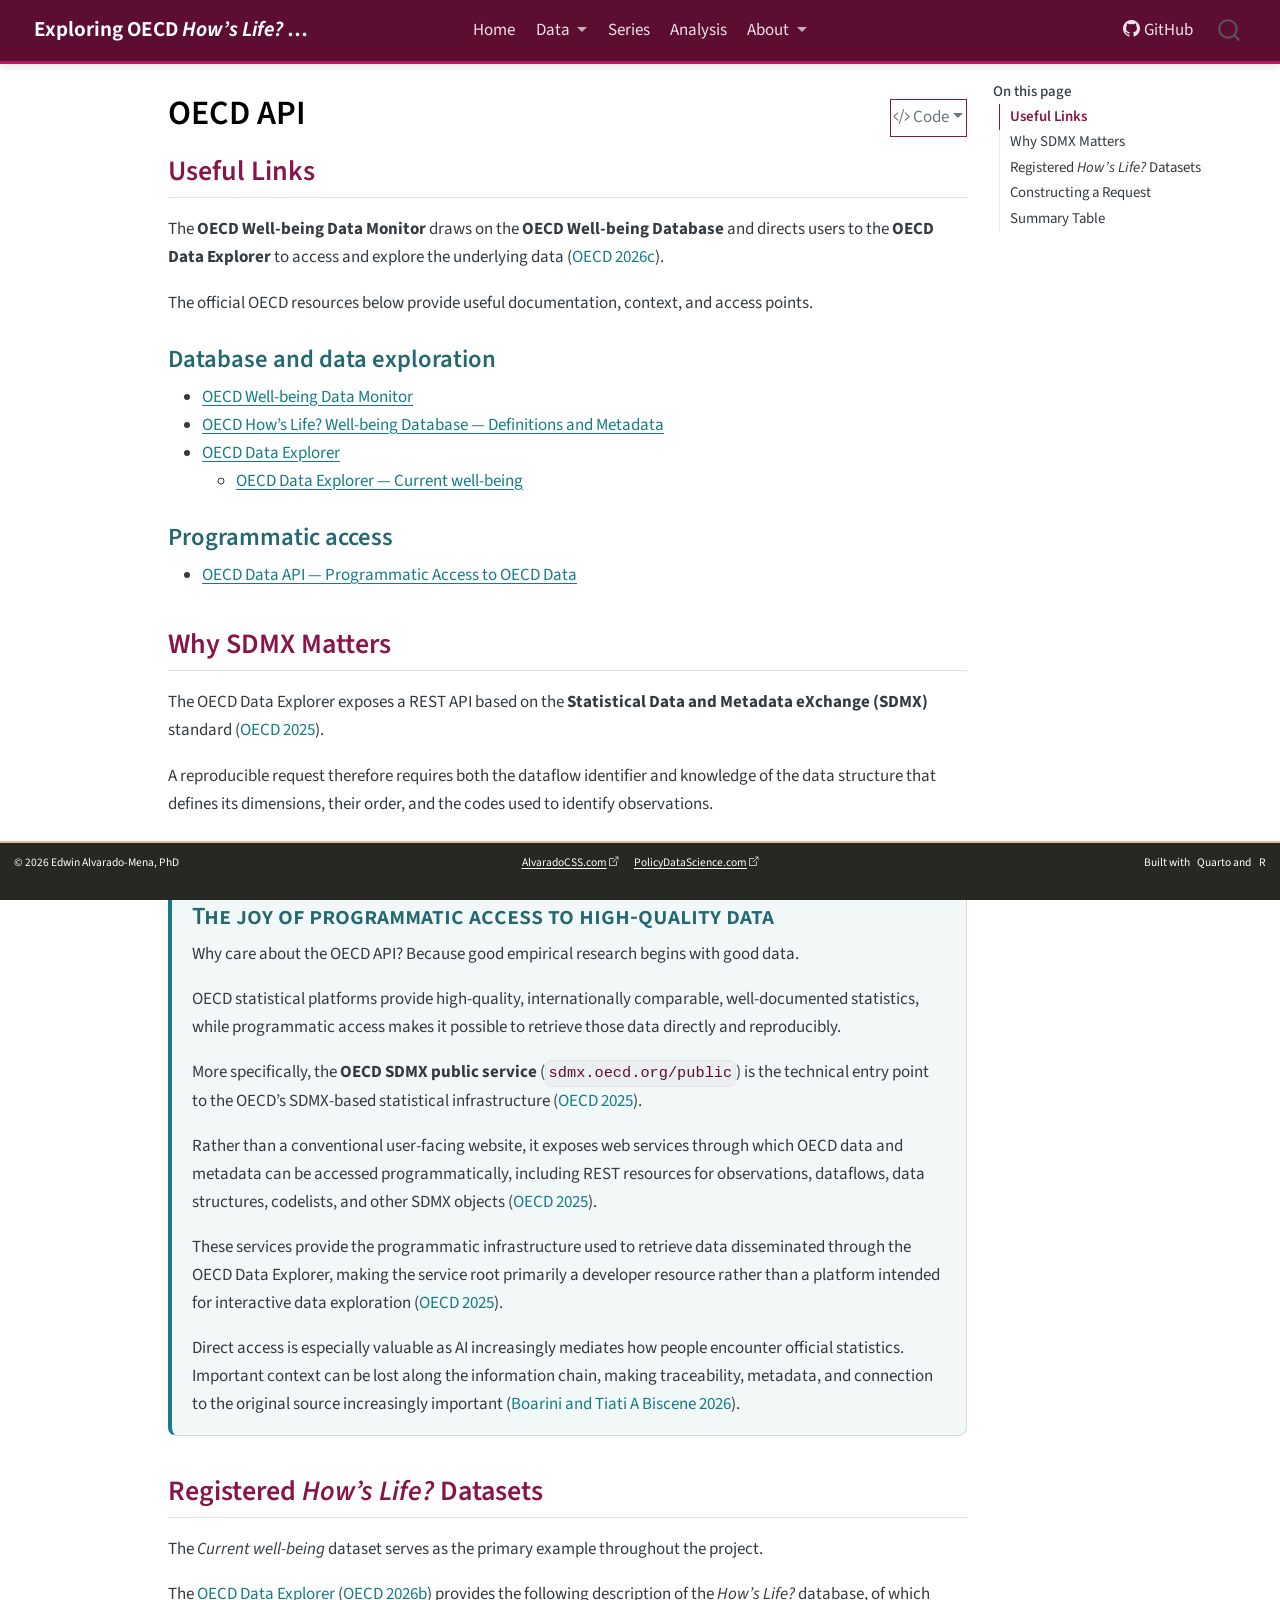
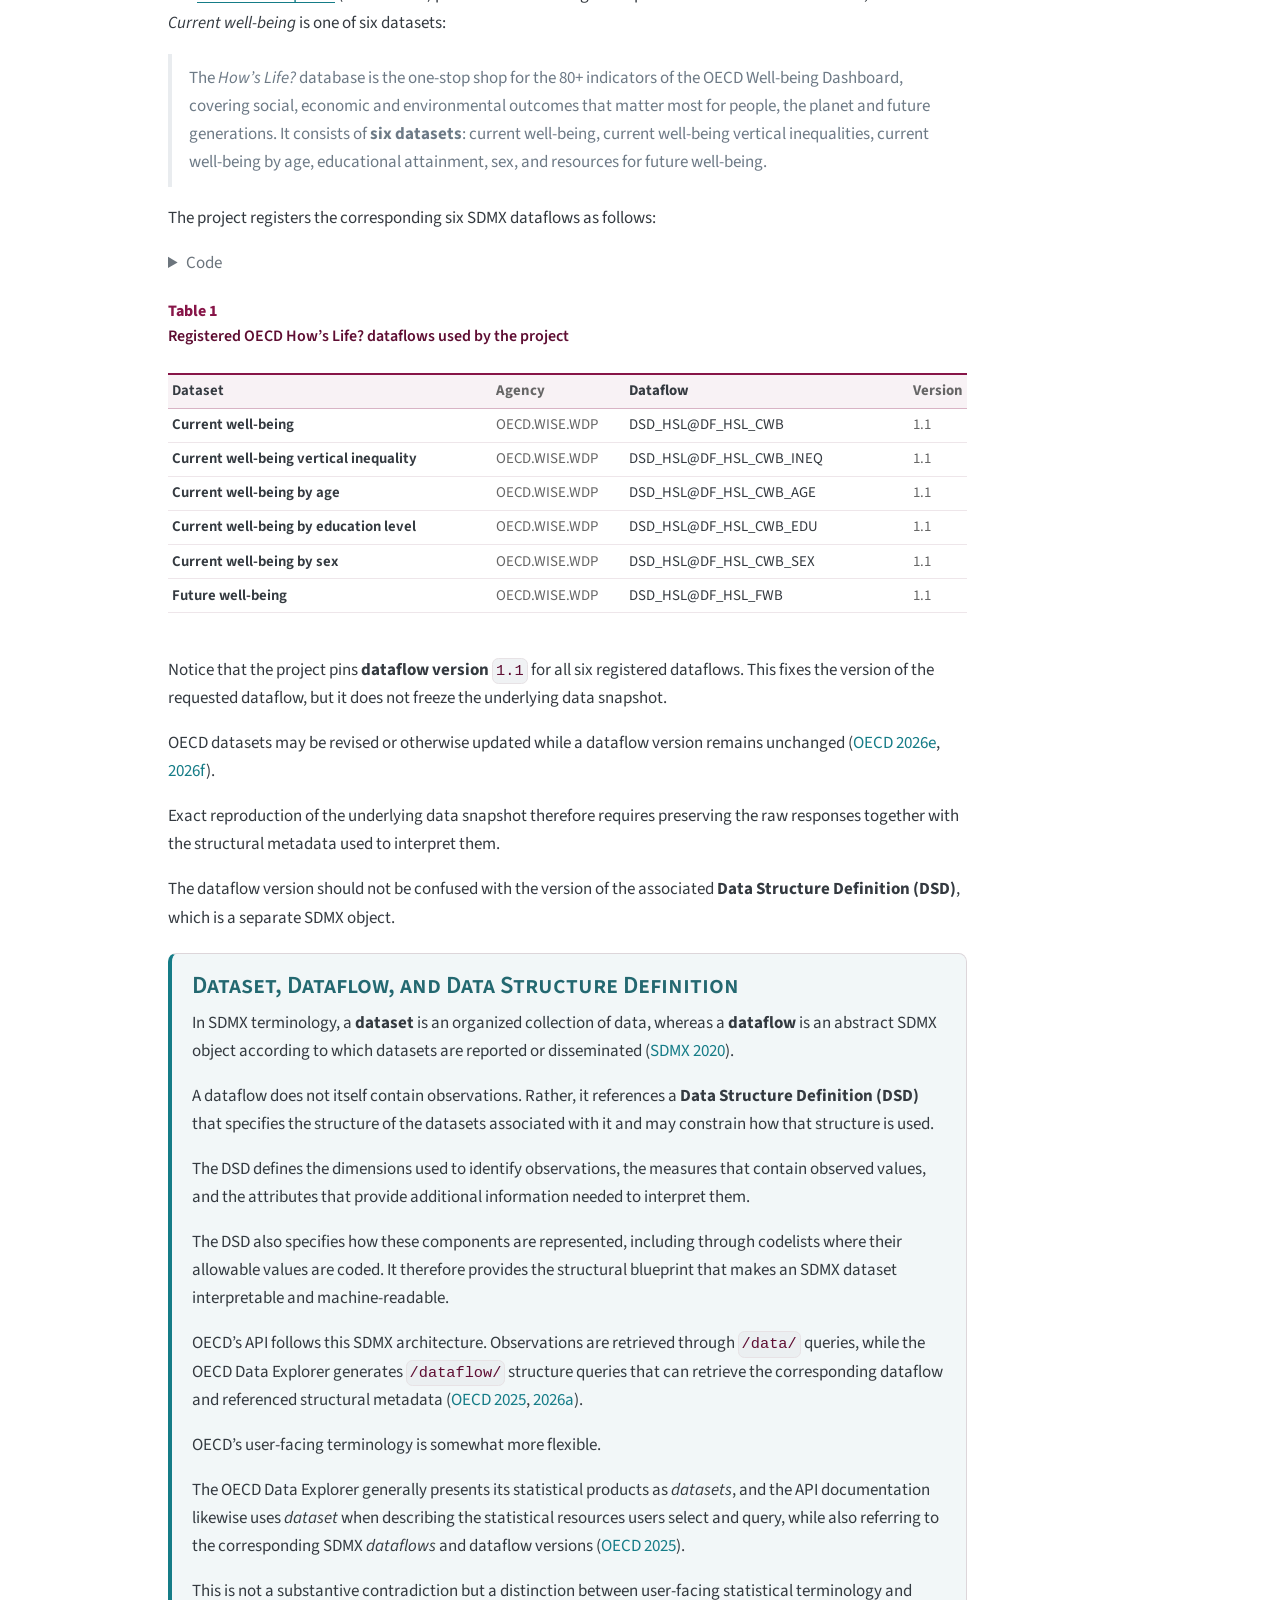
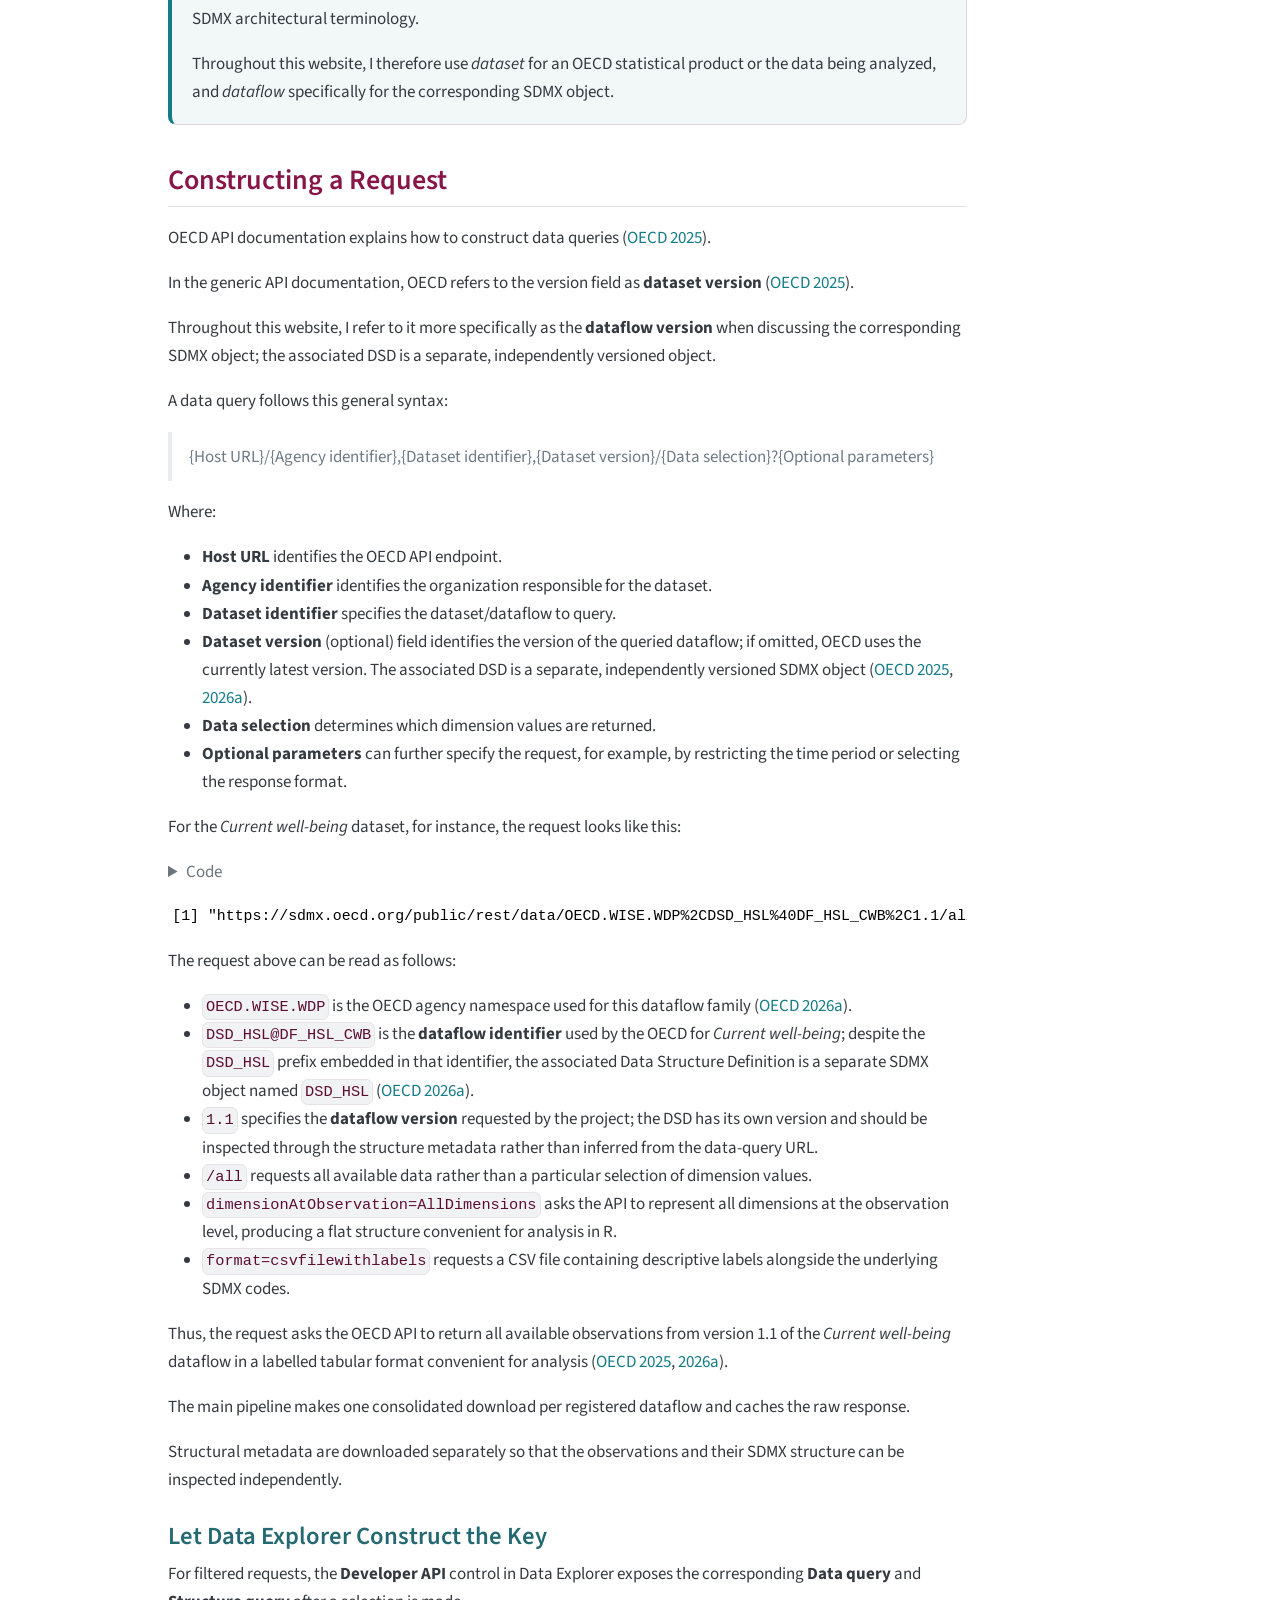
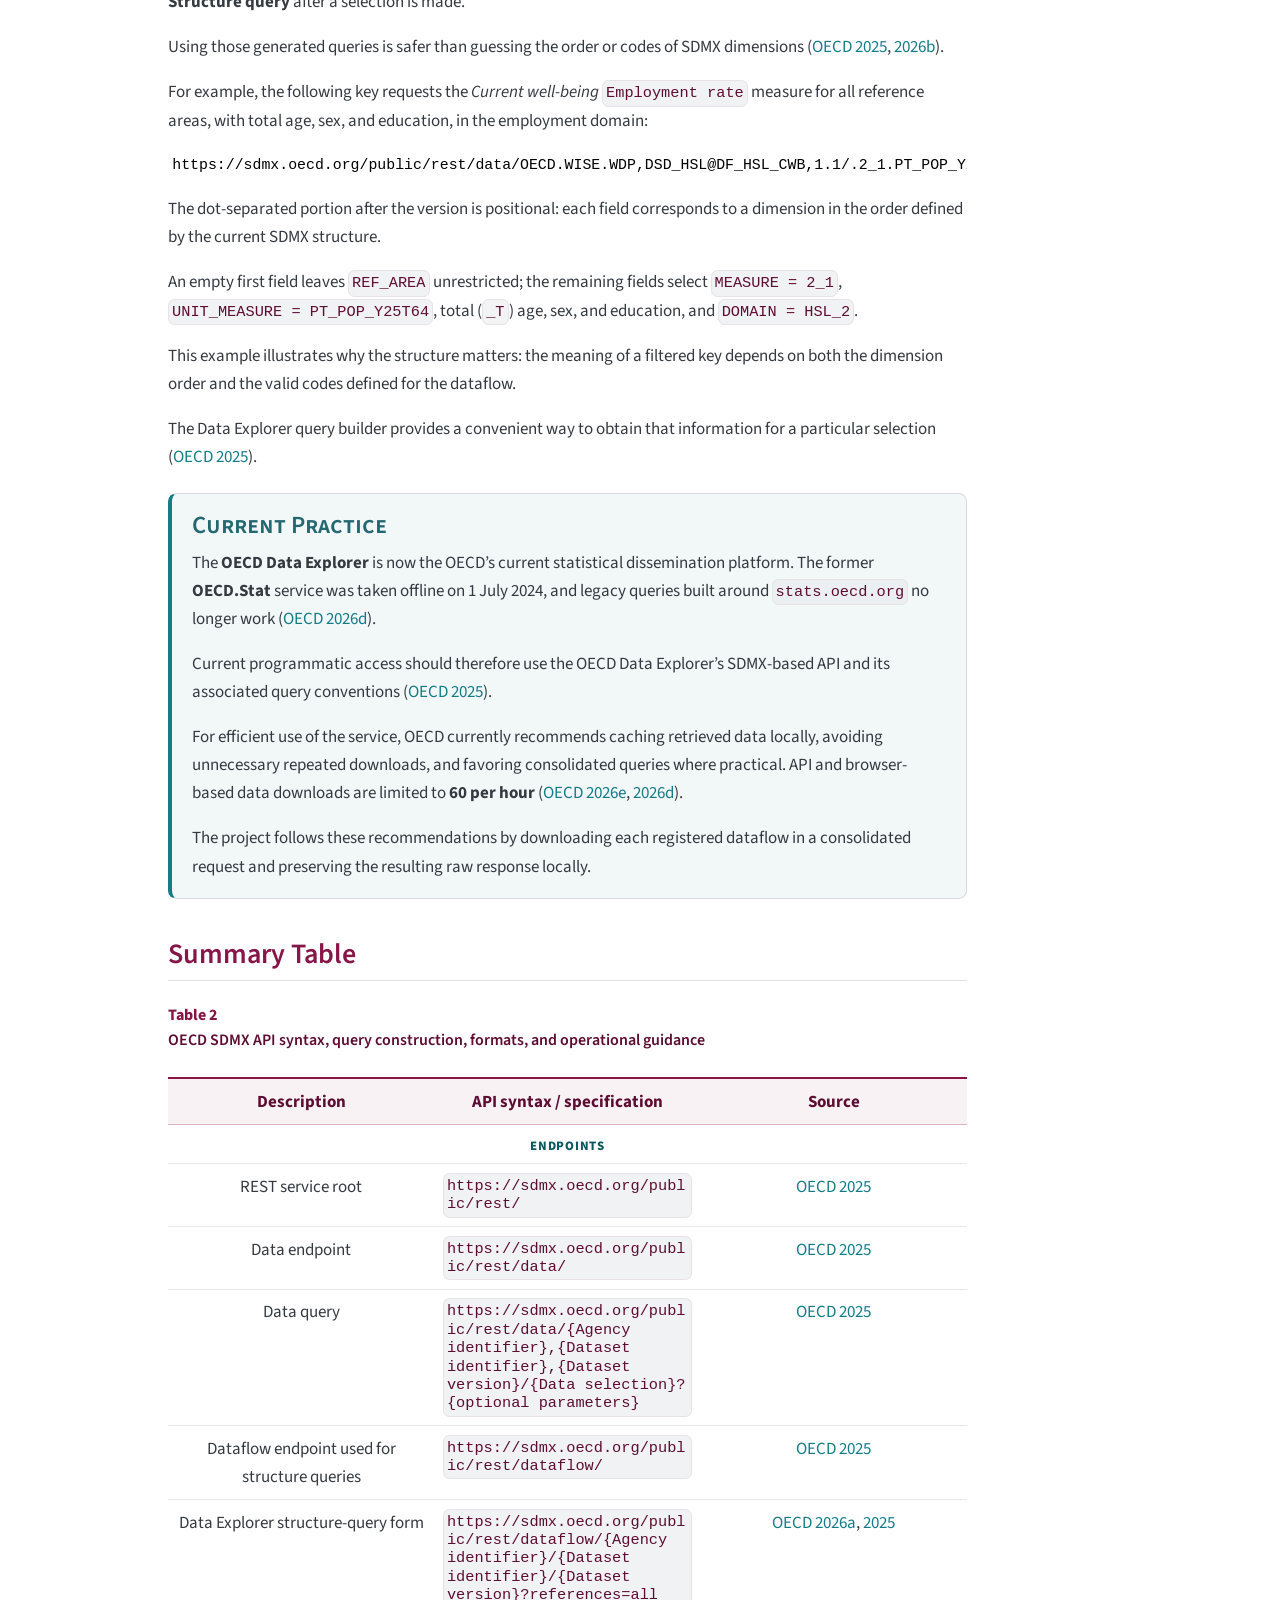
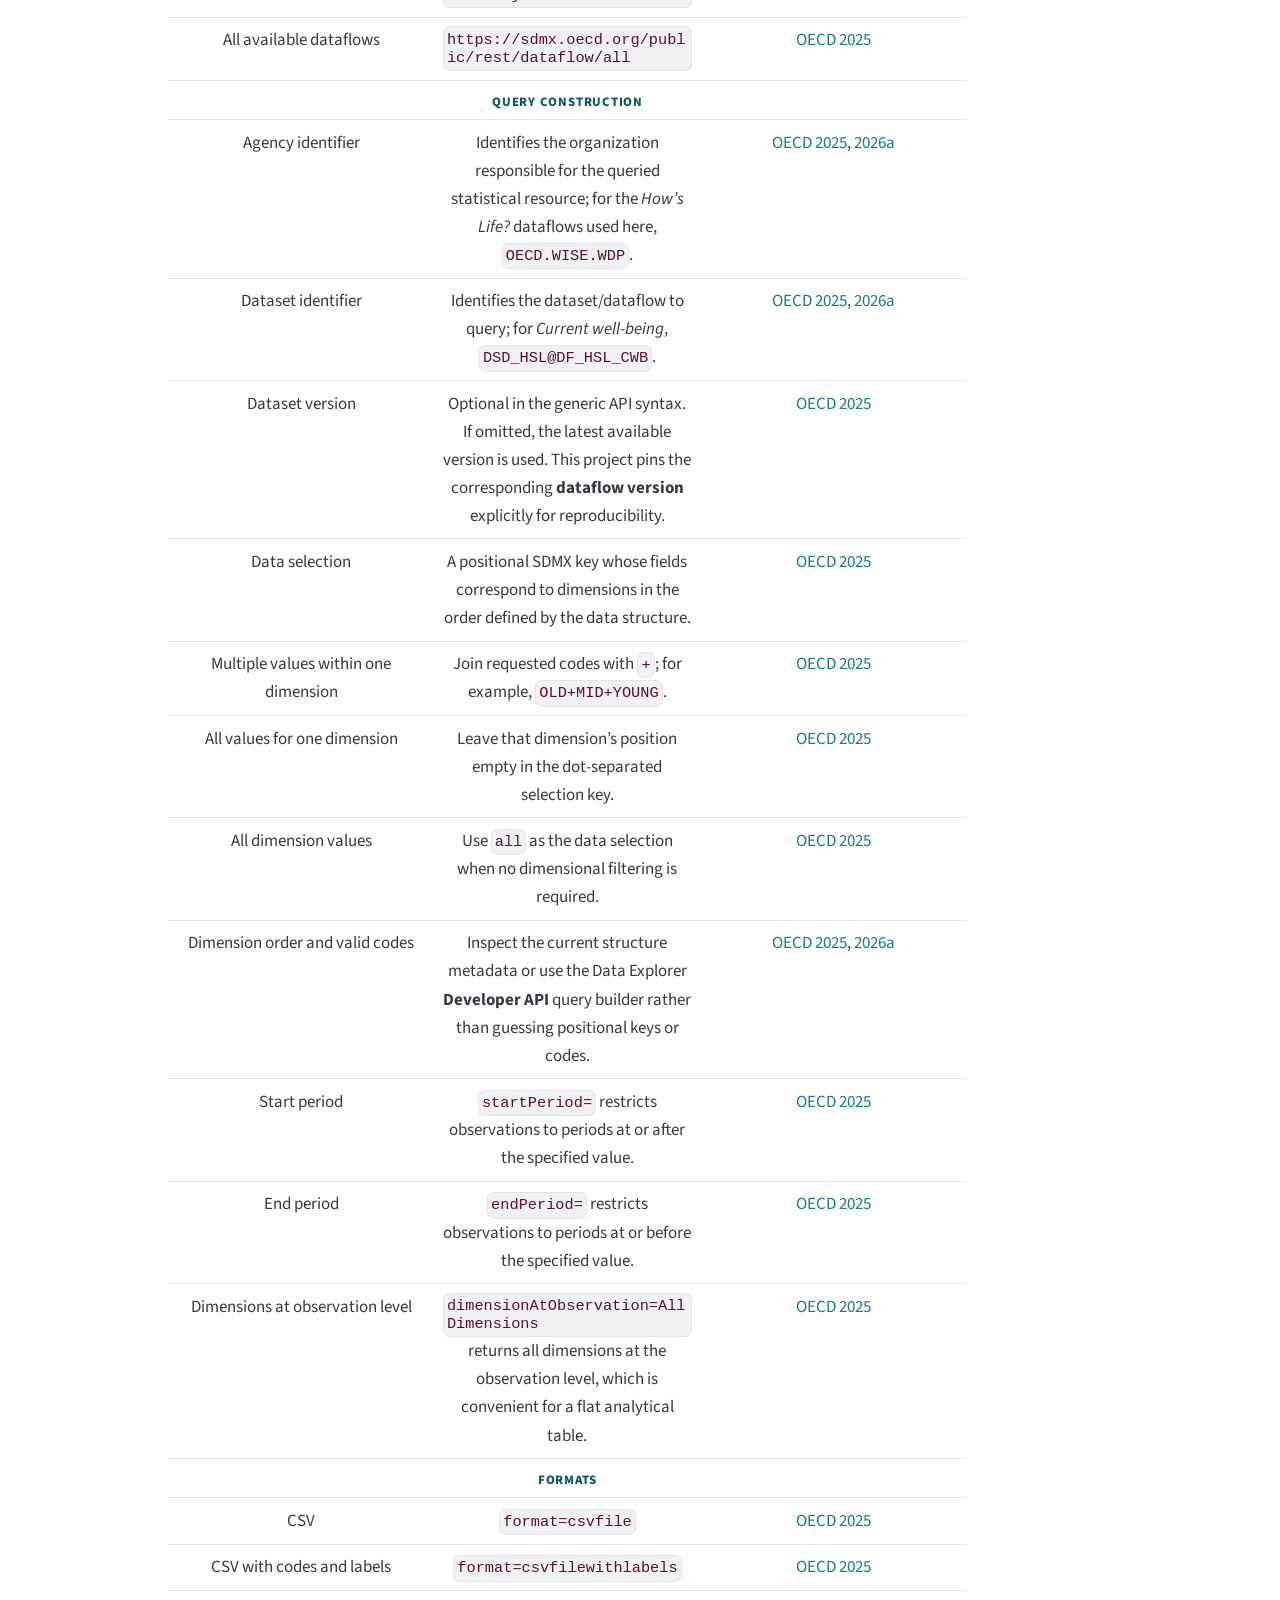
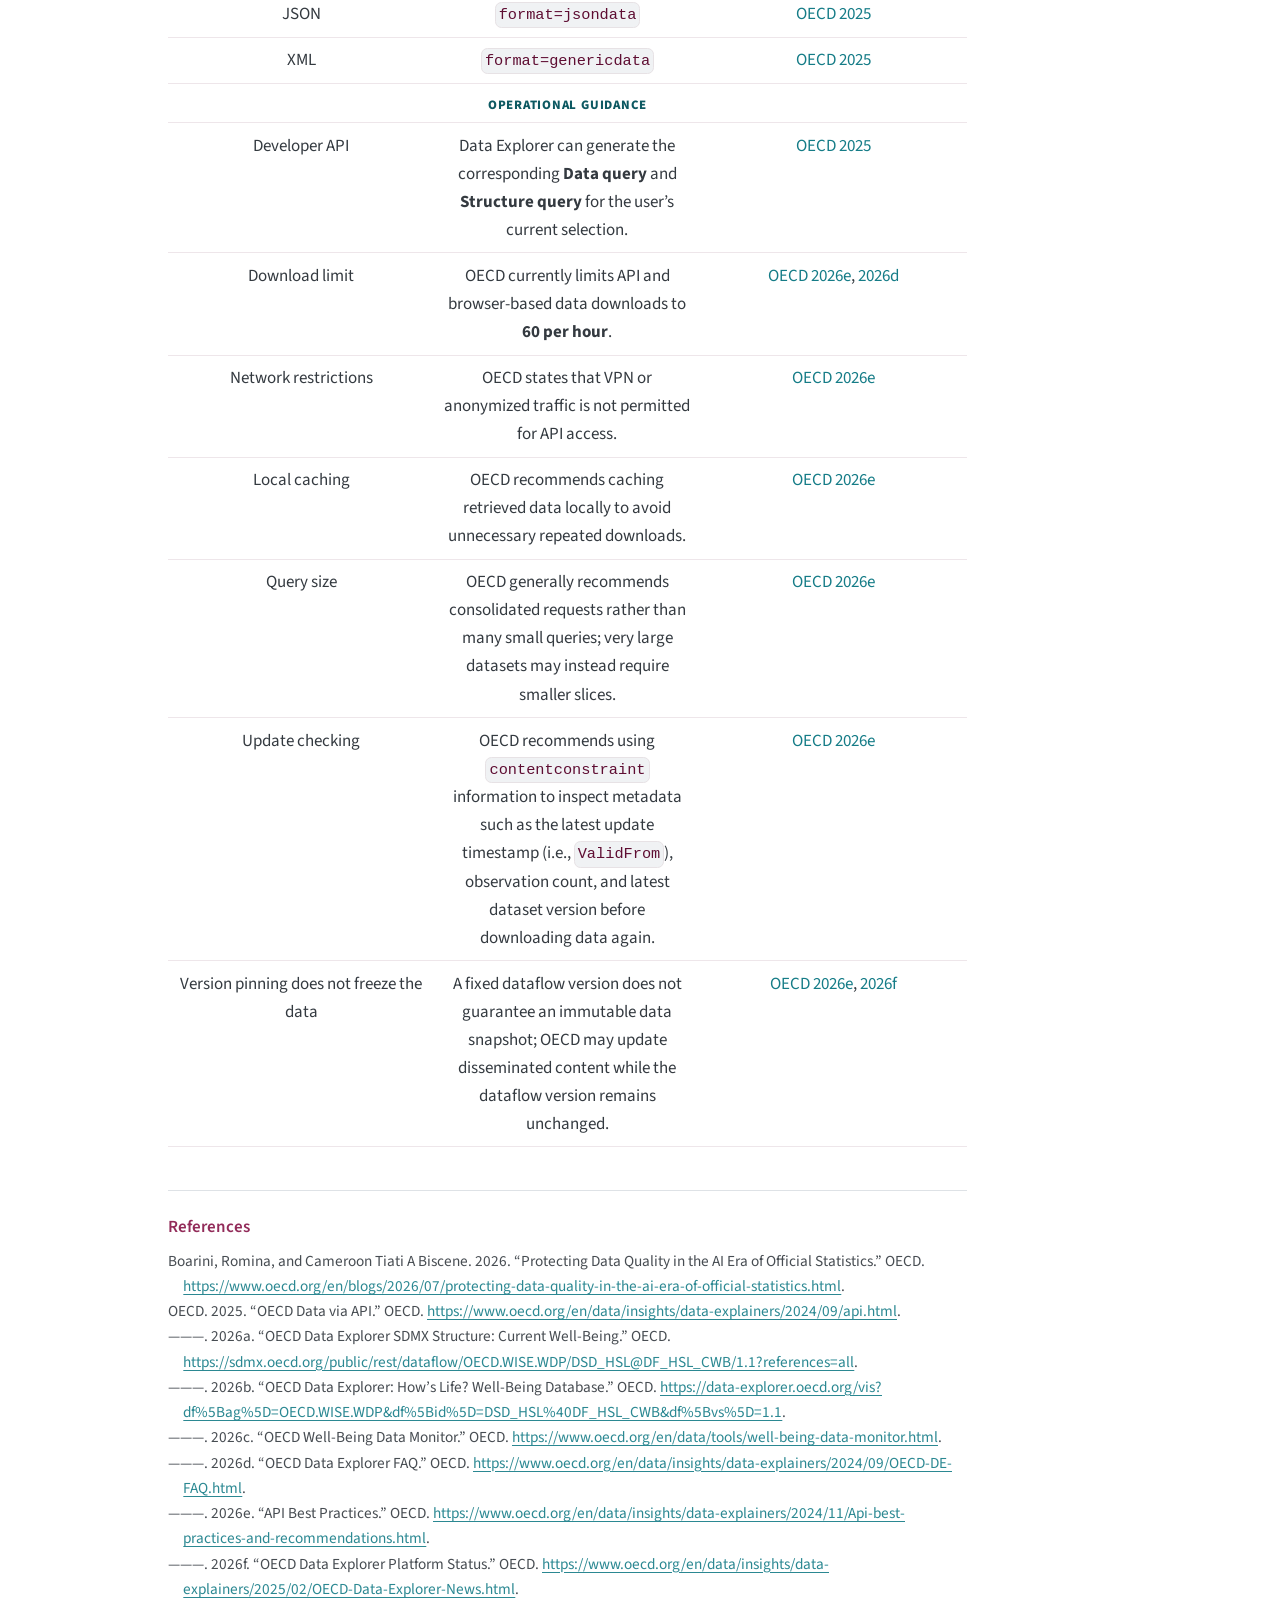
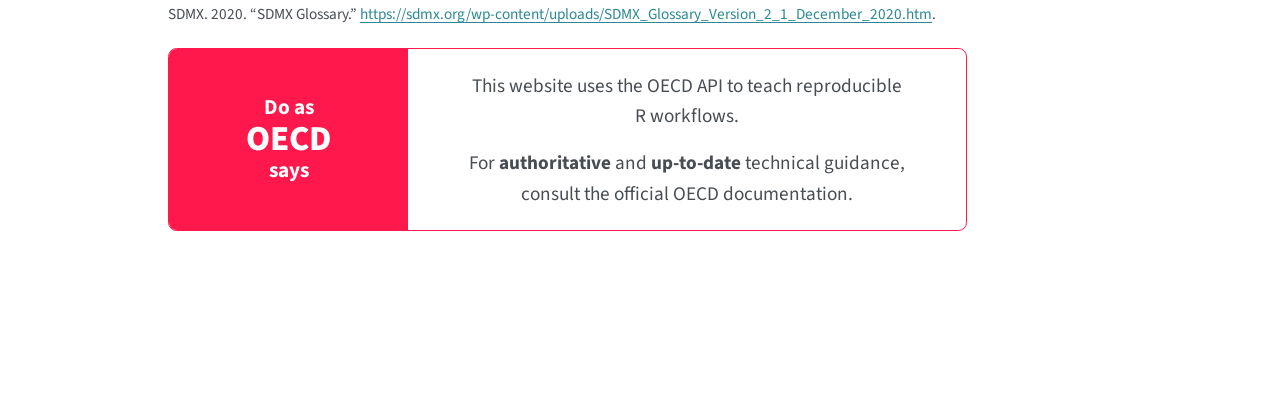
==== commit dd407cc7: "Add project architecture page" ====
--- a/docs/analysis/01-api-and-structure.html
+++ b/docs/analysis/01-api-and-structure.html
@@ -177,19 +177,30 @@
  <span class="dropdown-text">Panel Data</span></a>
   </li>  
         <li>
-    <a class="dropdown-item" href="../analysis/05-demographic-comparisons.html">
+    <a class="dropdown-item" href="../analysis/04-demographic-comparisons.html">
  <span class="dropdown-text">Demographic Comparisons</span></a>
   </li>  
     </ul>
   </li>
   <li class="nav-item">
-    <a class="nav-link" href="../analysis/09-series-explorer.html"> 
+    <a class="nav-link" href="../analysis/05-series-explorer.html"> 
 <span class="menu-text">Series</span></a>
   </li>  
   <li class="nav-item">
-    <a class="nav-link" href="../analysis/10-twfe-analysis.html"> 
+    <a class="nav-link" href="../analysis/06-twfe-analysis.html"> 
 <span class="menu-text">Analysis</span></a>
   </li>  
+  <li class="nav-item dropdown ">
+    <a class="nav-link dropdown-toggle" href="#" id="nav-menu-about" role="link" data-bs-toggle="dropdown" aria-expanded="false">
+ <span class="menu-text">About</span>
+    </a>
+    <ul class="dropdown-menu" aria-labelledby="nav-menu-about">    
+        <li>
+    <a class="dropdown-item" href="../analysis/how-this-project-works.html">
+ <span class="dropdown-text">How This Project Works</span></a>
+  </li>  
+    </ul>
+  </li>
 </ul>
             <ul class="navbar-nav navbar-nav-scroll ms-auto">
   <li class="nav-item">
--- a/docs/styles.css
+++ b/docs/styles.css
@@ -1783,14 +1783,21 @@
   border-radius: .45rem;
   background: linear-gradient(145deg, #fff 0%, var(--hl-soft) 100%);
 }
-.panel-summary-card strong {
+.panel-summary-primary {
+  display: grid;
+  min-width: 0;
+  grid-template-rows: 2.15rem auto;
+  align-content: center;
+}
+.panel-summary-primary strong {
+  align-self: end;
   color: var(--burgundy-dark);
   font-size: 1.7rem;
   font-weight: 800;
   line-height: 1.05;
   font-variant-numeric: tabular-nums;
 }
-.panel-summary-card span {
+.panel-summary-primary > span {
   margin-top: .42rem;
   color: #5f5a5c;
   font-size: .72rem;
@@ -1798,22 +1805,38 @@
   letter-spacing: .055em;
   text-transform: uppercase;
 }
-.panel-summary-card small {
-  margin-top: .5rem;
+.panel-kpi-balance {
+  display: grid;
+  grid-template-columns: minmax(0, 1fr) auto;
+  align-items: center;
+  column-gap: 1rem;
+  border-top-color: var(--pink);
+}
+.panel-summary-balance-detail {
+  display: grid;
+  gap: .18rem;
   color: #6b6668;
   font-size: .78rem;
   line-height: 1.35;
 }
-.panel-summary-balance { border-top-color: var(--pink); }
-.panel-summary-completion {
+.panel-summary-balance-detail > span {
+  margin: 0;
+  color: inherit;
+  font-size: inherit;
+  font-weight: inherit;
+  letter-spacing: normal;
+  text-transform: none;
+  white-space: nowrap;
+}
+.panel-kpi-completion {
   border-top-color: var(--teal);
   background: linear-gradient(145deg, #fff 0%, var(--hl-soft-teal) 100%);
 }
-.panel-summary-completion strong {
+.panel-kpi-completion strong {
   color: var(--teal-dark);
   font-size: 1.95rem;
 }
-.panel-summary-periods { border-top-color: var(--teal-dark); }
+.panel-kpi-periods { border-top-color: var(--teal-dark); }
 
 /* Table 6: consistent columns; literal SDMX codes are the only typographic exception. */
 #tbl-selected-series tbody td:nth-child(2) {
@@ -2217,3 +2240,85 @@
     padding-inline: 0.85rem;
   }
 }
+
+/* How This Project Works: static architecture teaching components. */
+.project-workflows,
+.project-verbs {
+  display: grid;
+  grid-template-columns: repeat(3, minmax(0, 1fr));
+  gap: .8rem;
+  margin: .7rem 0 1.35rem;
+}
+.project-workflow-card,
+.project-verb {
+  min-width: 0;
+  padding: 1rem 1.05rem;
+  border: 1px solid var(--hl-border);
+  border-top: 3px solid var(--teal);
+  border-radius: var(--hl-radius);
+  background: linear-gradient(145deg, #fff 0%, var(--hl-soft-teal) 100%);
+}
+.project-workflow-card:nth-child(2),
+.project-verb:nth-child(2) { border-top-color: var(--pink); }
+.project-workflow-card:nth-child(3),
+.project-verb:nth-child(3) { border-top-color: var(--burgundy); }
+.project-workflow-card h3,
+.project-verb h3 {
+  margin-top: 0;
+  font-size: 1rem;
+  letter-spacing: .035em;
+  text-transform: uppercase;
+}
+.project-workflow-card p:last-child,
+.project-verb p:last-child { margin-bottom: 0; }
+.project-flow-arrow {
+  display: block;
+  margin: -.25rem 0;
+  color: var(--teal-dark);
+  font-size: 1.15rem;
+  font-weight: 800;
+  line-height: 1;
+}
+.result-lineage {
+  position: relative;
+  margin: .75rem 0 1.35rem;
+  padding-left: .2rem;
+}
+.result-lineage-step {
+  position: relative;
+  display: grid;
+  grid-template-columns: 2rem minmax(8rem, .8fr) minmax(0, 2fr);
+  gap: .7rem;
+  align-items: baseline;
+  padding: .65rem .75rem;
+  border-bottom: 1px solid var(--hl-border);
+}
+.result-lineage-step:first-child { border-top: 1px solid var(--hl-border); }
+.result-lineage-step > span {
+  display: inline-flex;
+  width: 1.55rem;
+  height: 1.55rem;
+  align-items: center;
+  justify-content: center;
+  border-radius: 50%;
+  background: var(--teal-dark);
+  color: #fff;
+  font-size: .75rem;
+  font-weight: 800;
+}
+.result-lineage-step strong { color: var(--burgundy-dark); }
+.result-lineage-step p { margin: 0; }
+.project-verb { text-align: center; }
+.project-verb p { font-size: .92rem; }
+
+@media (max-width: 767.98px) {
+  .project-workflows,
+  .project-verbs { grid-template-columns: 1fr; }
+  .result-lineage-step {
+    grid-template-columns: 2rem minmax(0, 1fr);
+  }
+  .result-lineage-step p {
+    grid-column: 2;
+    margin-top: -.25rem;
+  }
+}
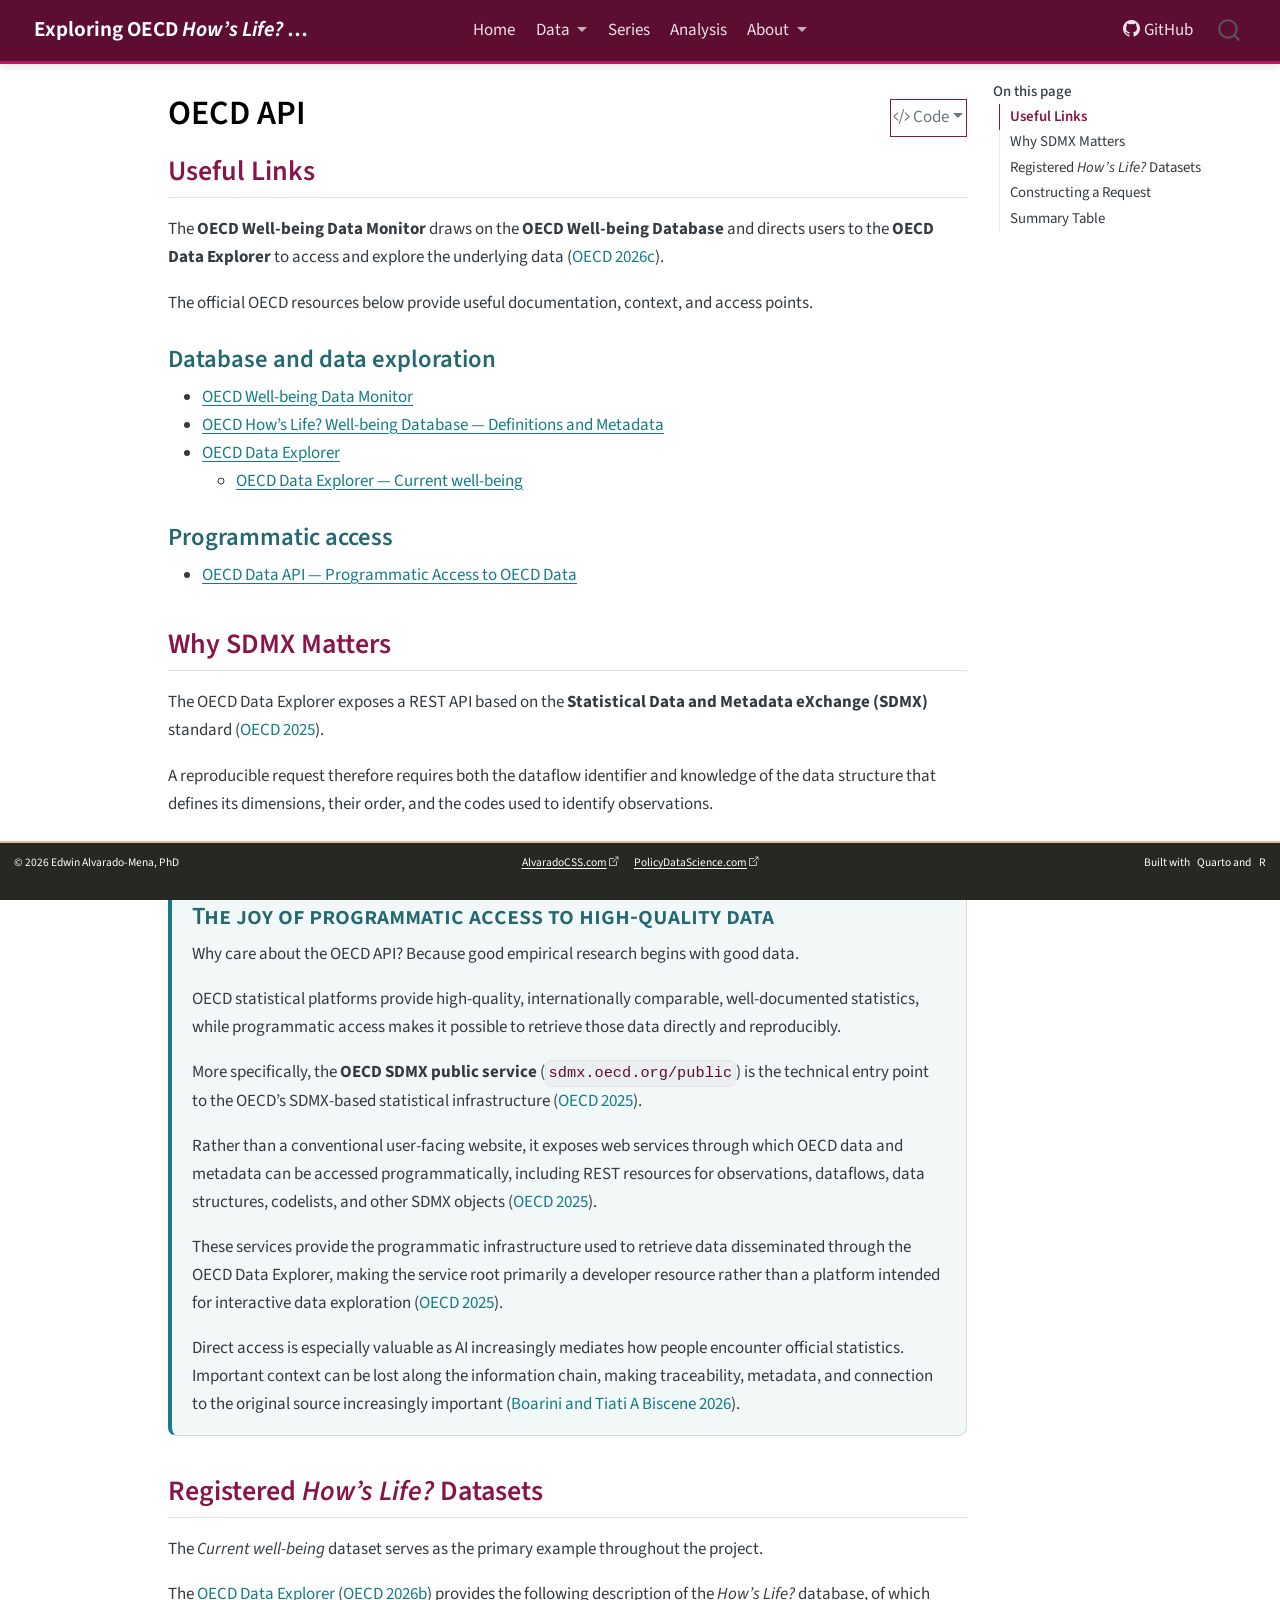
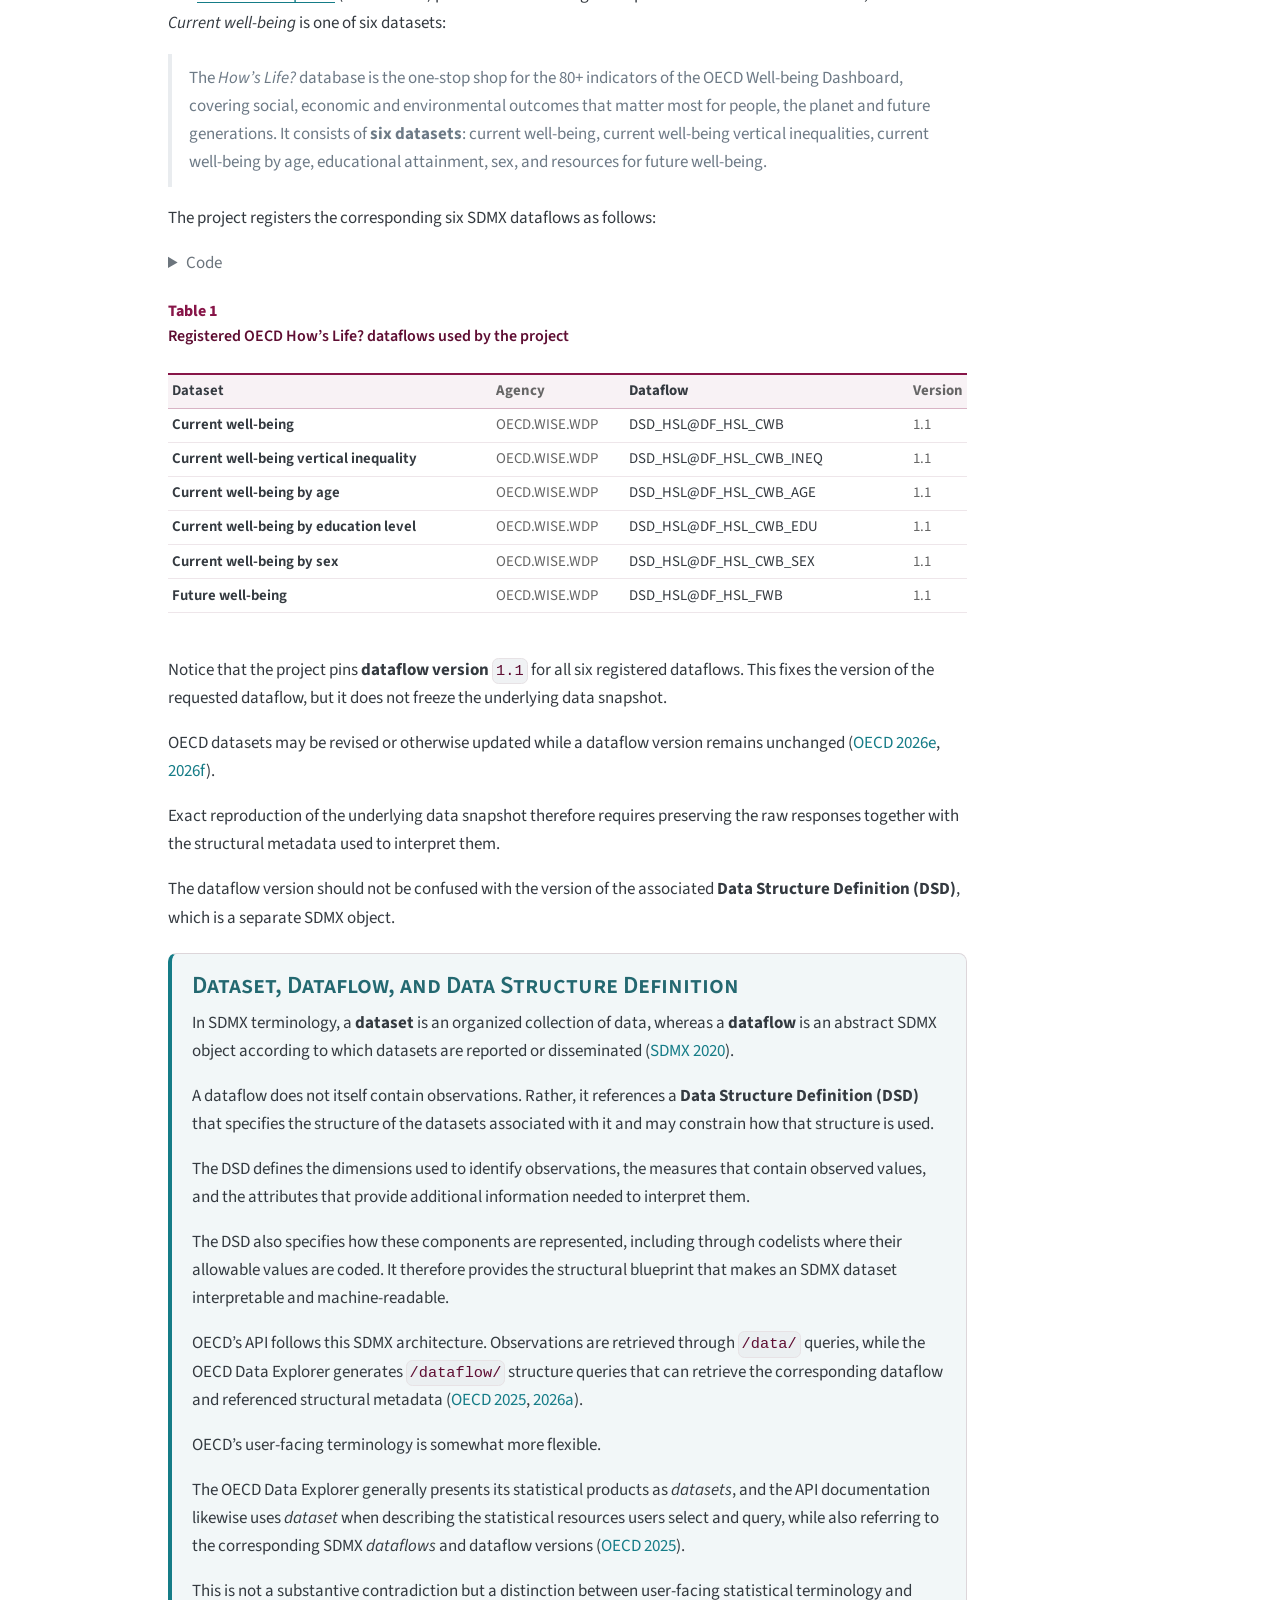
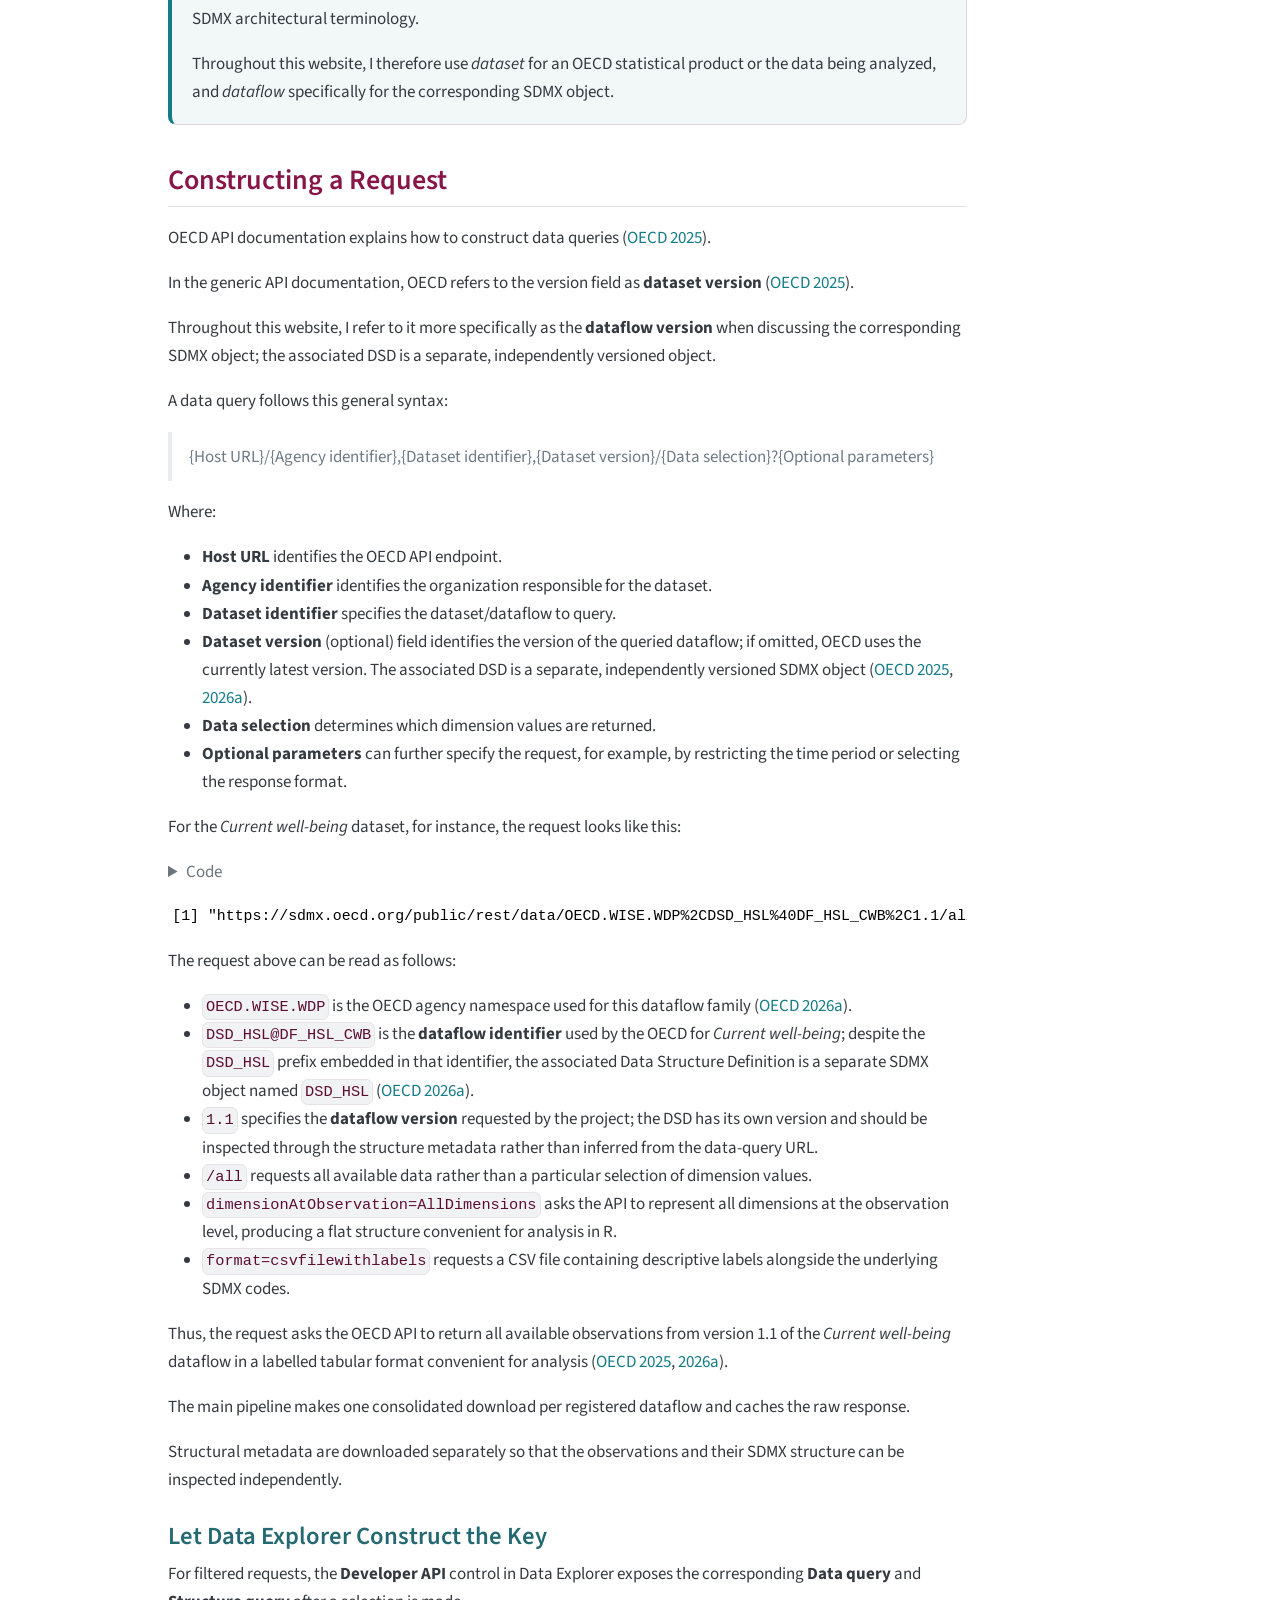
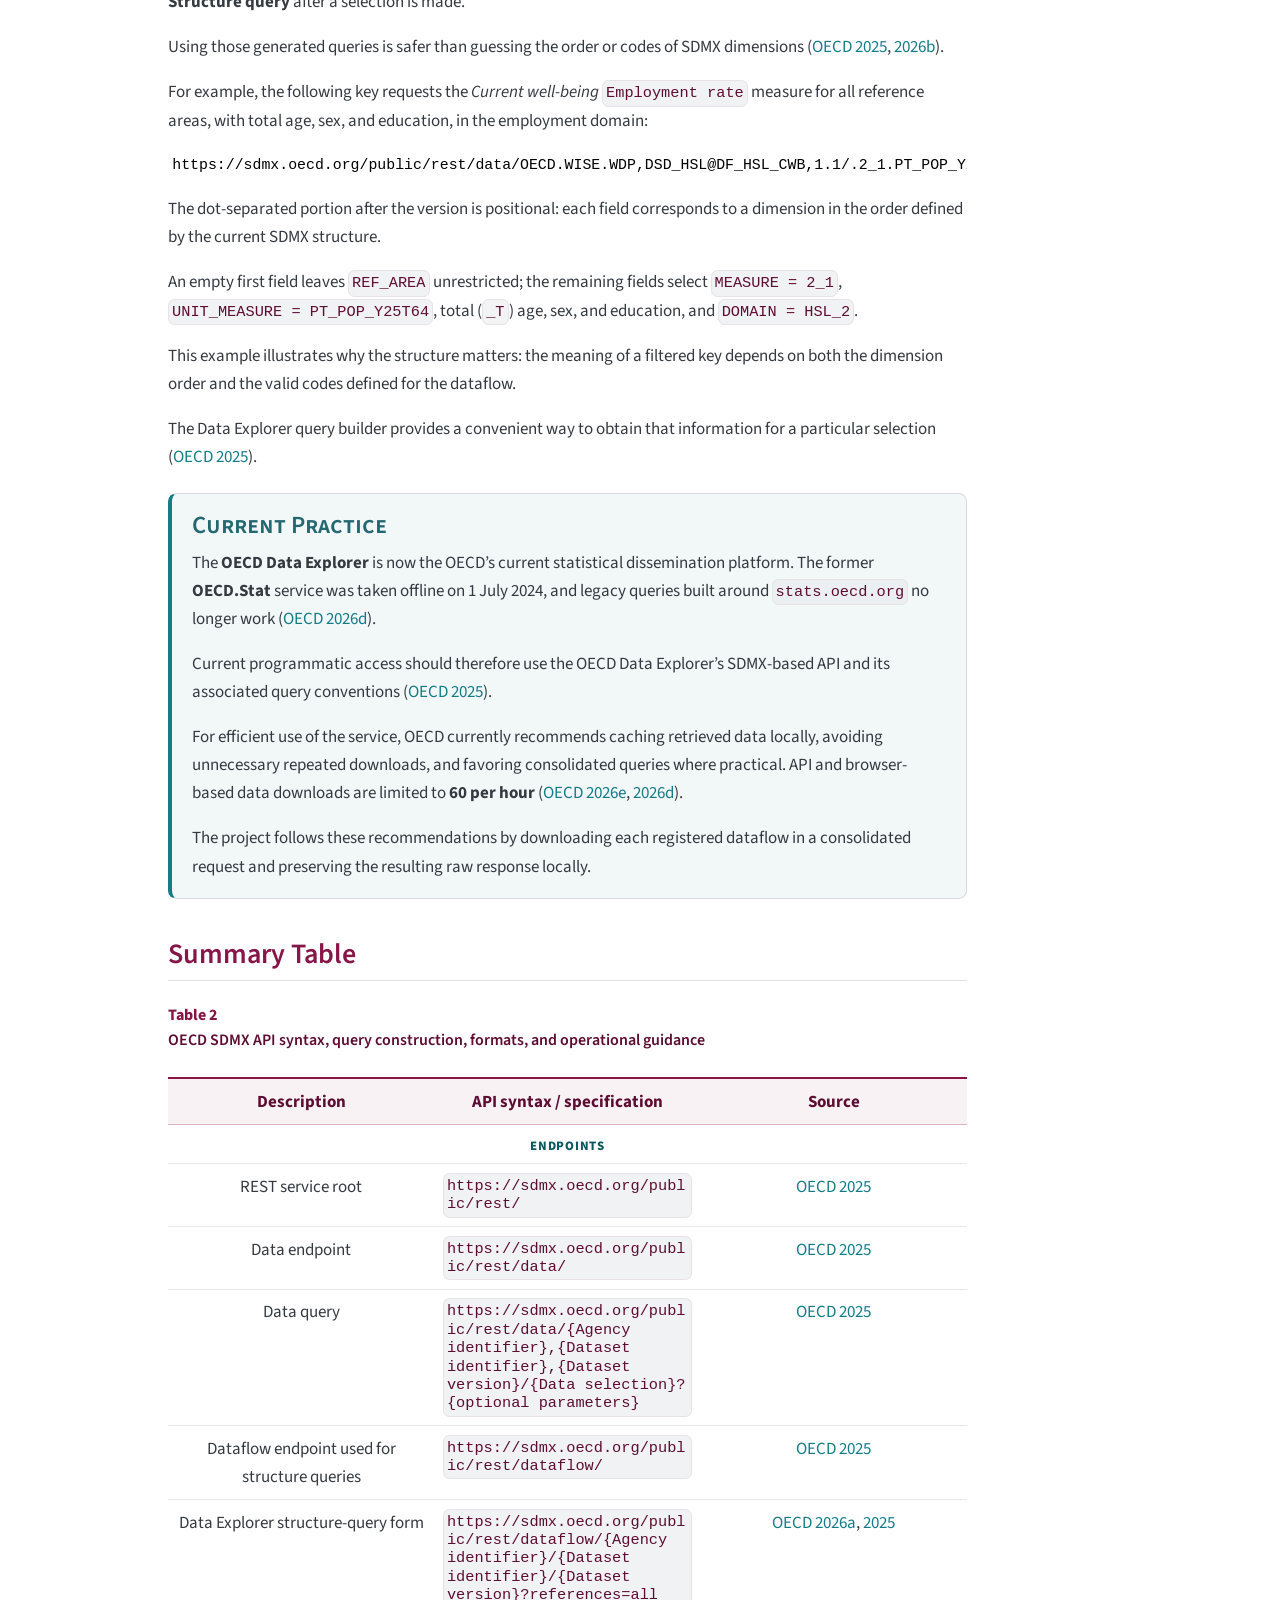
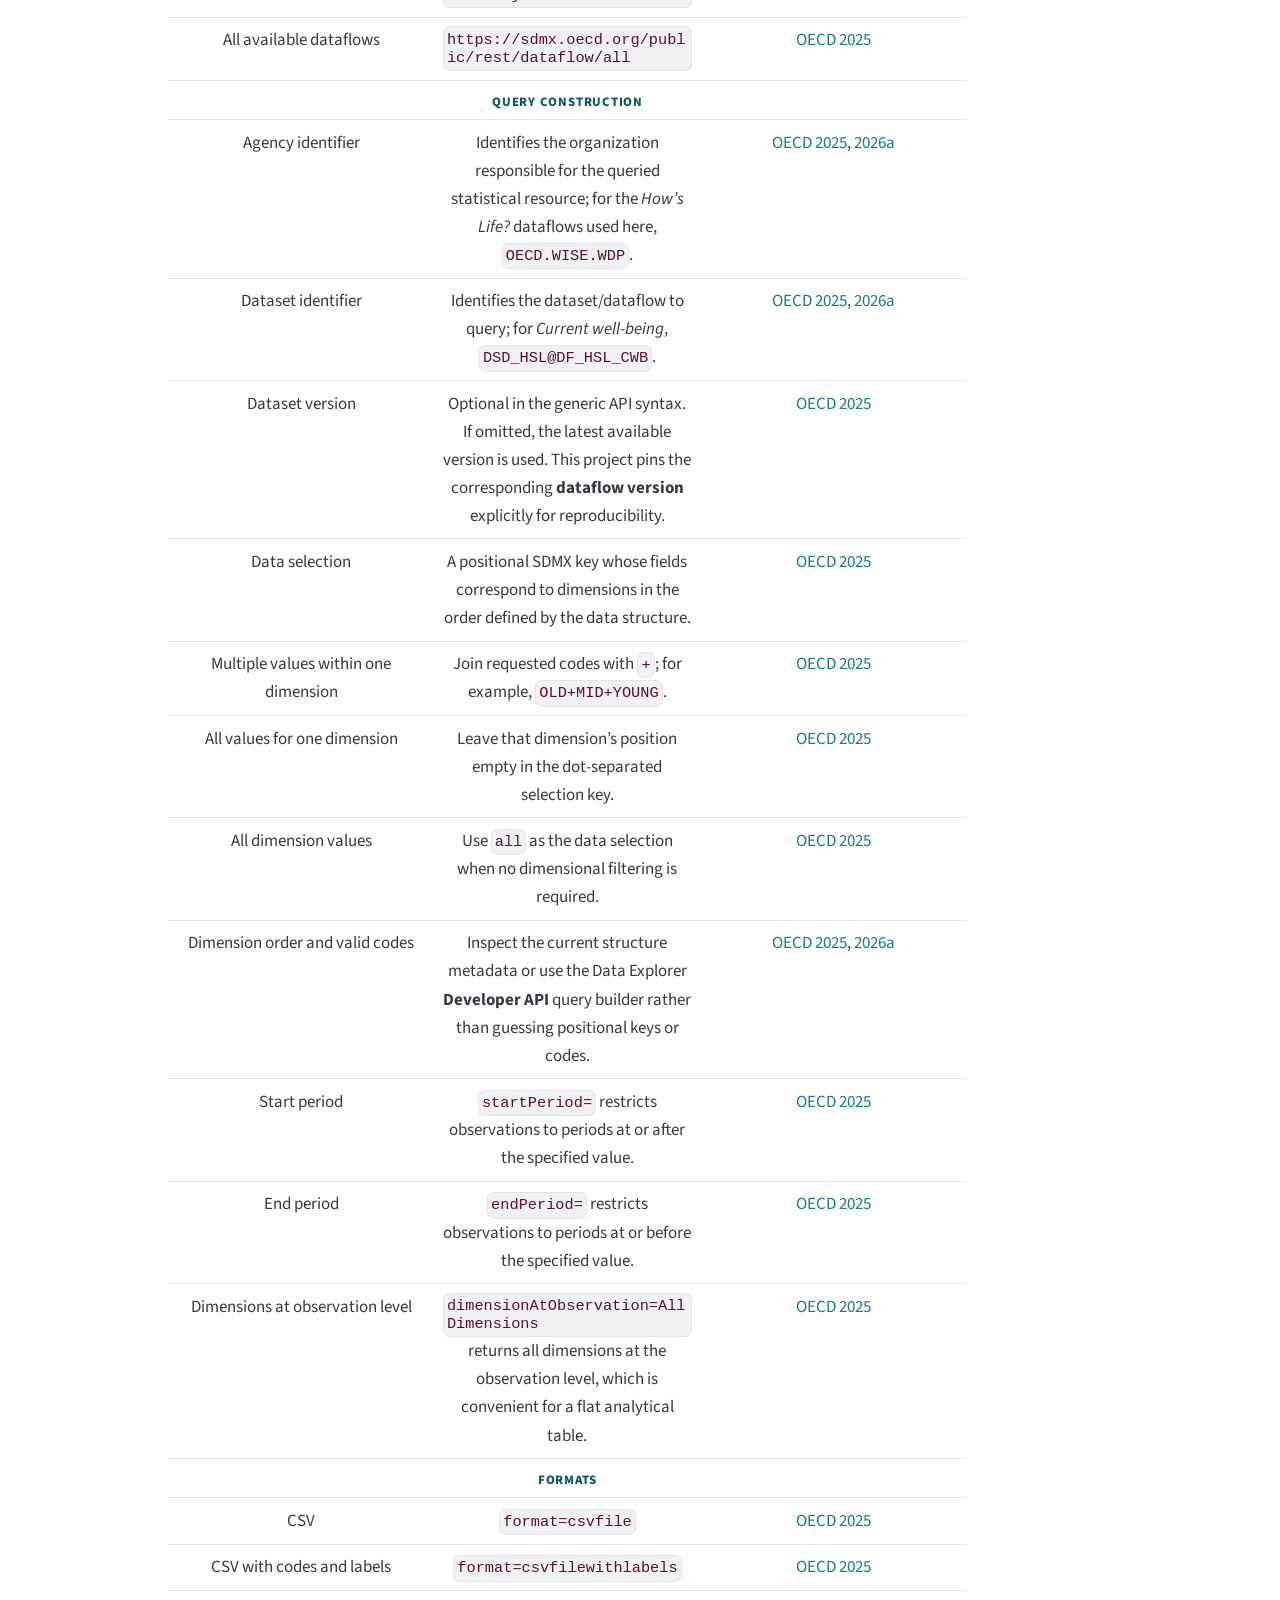
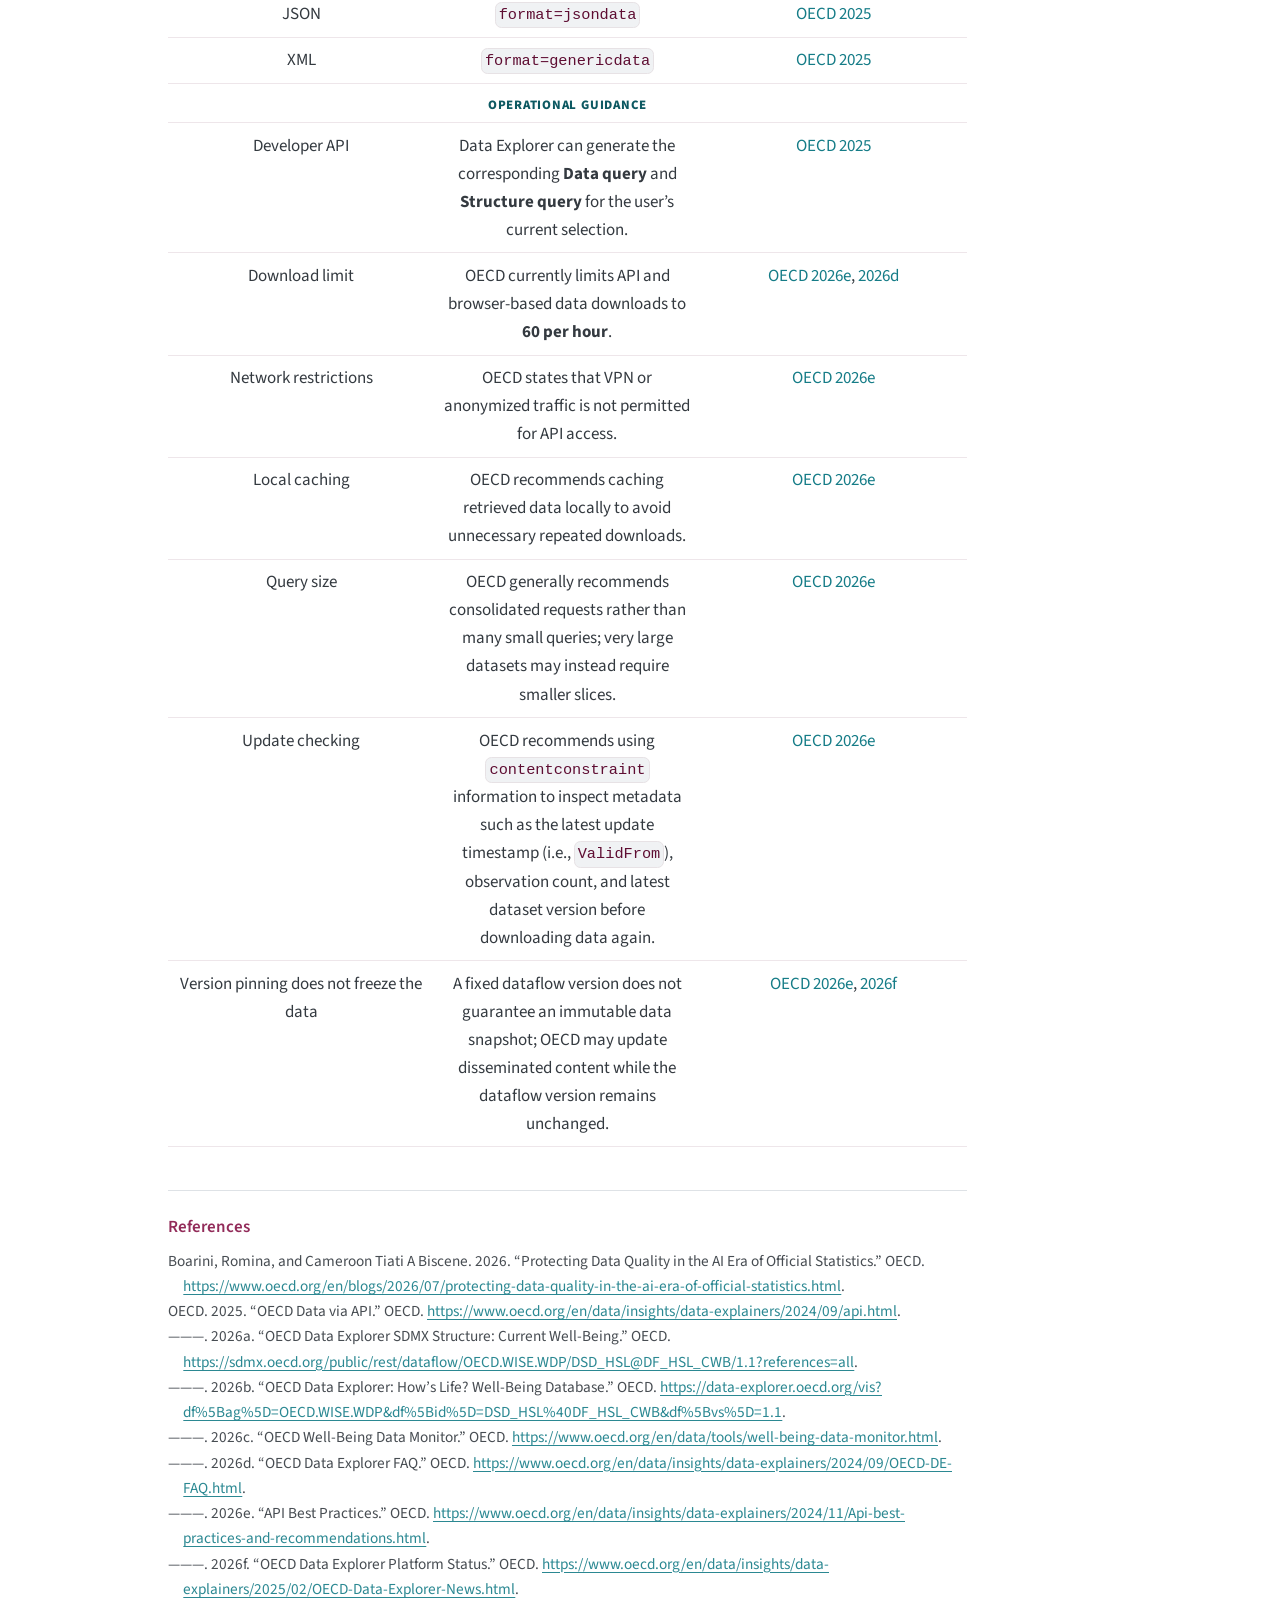
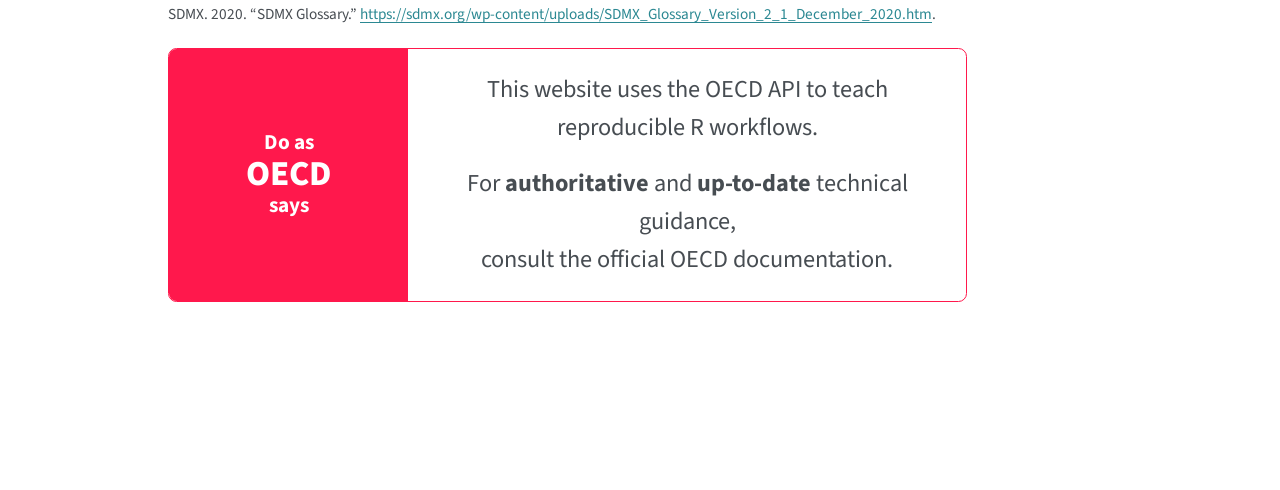
==== commit e10879ba: "Publish updated project documentation" ====
--- a/docs/analysis/01-api-and-structure.html
+++ b/docs/analysis/01-api-and-structure.html
@@ -636,8 +636,8 @@
 <span class="oecd-rules__slogan-line">says</span>
 </div>
 <div class="oecd-rules__guidance">
-<p>This website uses the OECD API to teach reproducible<br>
-R workflows.</p>
+<p>This website uses the OECD API to teach<br>
+reproducible R workflows.</p>
 <p>For <strong>authoritative</strong> and <strong>up-to-date</strong> technical guidance,<br>
 consult the official OECD documentation.</p>
 </div>
--- a/docs/styles.css
+++ b/docs/styles.css
@@ -1957,7 +1957,7 @@
 
 /* OECD rules: slightly larger guidance text on the white half only. */
 .oecd-rules__guidance {
-  font-size: 1.13rem;
+  font-size: 1.43rem;
 }
 
 /* Series definition is a structured information grid, not a numbered data table. */
@@ -2242,14 +2242,112 @@
 }
 
 /* How This Project Works: static architecture teaching components. */
-.project-workflows,
+.project-workflows {
+  display: grid;
+  grid-template-columns: repeat(3, minmax(0, 1fr));
+  gap: 0;
+  margin: 1rem 0 1.6rem;
+  border-block: 1px solid var(--hl-border);
+  background: #fff;
+}
+
+.project-workflow-card {
+  --workflow-accent: var(--teal);
+  position: relative;
+  min-width: 0;
+  padding: 1.15rem 1.35rem 1.3rem;
+}
+
+.project-workflow-card + .project-workflow-card {
+  border-left: 1px solid var(--hl-border);
+}
+
+.project-workflow-card:nth-child(2) { --workflow-accent: var(--pink); }
+.project-workflow-card:nth-child(3) { --workflow-accent: var(--burgundy); }
+
+.project-workflow-card::before {
+  content: "";
+  position: absolute;
+  inset: -1px 0 auto 0;
+  height: 3px;
+  background: var(--workflow-accent);
+}
+
+.project-workflow-card h3 {
+  margin: .2rem 0 1.15rem;
+  color: var(--workflow-accent);
+  font-size: .82rem;
+  font-weight: 800;
+  letter-spacing: .09em;
+  line-height: 1.2;
+  text-transform: uppercase;
+}
+
+.project-workflow-card p {
+  margin: 0;
+  line-height: 1.55;
+}
+
+/* Each prose block is a workflow node; arrows become quiet connectors. */
+.project-workflow-card p:not(:has(.project-flow-arrow)) {
+  padding: .72rem 0;
+}
+
+.project-workflow-card p:has(.project-flow-arrow) {
+  position: relative;
+  height: 1.45rem;
+  margin: 0;
+  padding: 0;
+}
+
+.project-workflow-card p:has(.project-flow-arrow)::before {
+  content: "";
+  position: absolute;
+  top: .05rem;
+  bottom: .05rem;
+  left: .18rem;
+  width: 1px;
+  background: color-mix(in srgb, var(--workflow-accent) 45%, var(--hl-border));
+}
+
+.project-flow-arrow {
+  position: absolute;
+  left: -.12rem;
+  bottom: -.2rem;
+  z-index: 1;
+  display: grid;
+  width: .62rem;
+  height: .62rem;
+  place-items: center;
+  overflow: hidden;
+  background: #fff;
+  color: var(--workflow-accent);
+  font-size: .78rem;
+  font-weight: 800;
+  line-height: .62rem;
+}
+
+/* Terminal outputs read as destinations rather than another process step. */
+.project-workflow-card p:last-child {
+  margin-top: .2rem;
+  padding: .78rem .85rem;
+  border-left: 3px solid var(--workflow-accent);
+  background: color-mix(in srgb, var(--workflow-accent) 5%, #fff);
+  font-size: .94rem;
+}
+
+.project-workflow-card code {
+  padding: .08em .28em;
+  border: 0;
+  background: color-mix(in srgb, var(--workflow-accent) 5%, #f4f4f4);
+}
+
 .project-verbs {
   display: grid;
   grid-template-columns: repeat(3, minmax(0, 1fr));
   gap: .8rem;
   margin: .7rem 0 1.35rem;
 }
-.project-workflow-card,
 .project-verb {
   min-width: 0;
   padding: 1rem 1.05rem;
@@ -2258,27 +2356,15 @@
   border-radius: var(--hl-radius);
   background: linear-gradient(145deg, #fff 0%, var(--hl-soft-teal) 100%);
 }
-.project-workflow-card:nth-child(2),
 .project-verb:nth-child(2) { border-top-color: var(--pink); }
-.project-workflow-card:nth-child(3),
 .project-verb:nth-child(3) { border-top-color: var(--burgundy); }
-.project-workflow-card h3,
 .project-verb h3 {
   margin-top: 0;
   font-size: 1rem;
   letter-spacing: .035em;
   text-transform: uppercase;
 }
-.project-workflow-card p:last-child,
 .project-verb p:last-child { margin-bottom: 0; }
-.project-flow-arrow {
-  display: block;
-  margin: -.25rem 0;
-  color: var(--teal-dark);
-  font-size: 1.15rem;
-  font-weight: 800;
-  line-height: 1;
-}
 .result-lineage {
   position: relative;
   margin: .75rem 0 1.35rem;
@@ -2312,7 +2398,17 @@
 .project-verb p { font-size: .92rem; }
 
 @media (max-width: 767.98px) {
-  .project-workflows,
+  .project-workflows {
+    grid-template-columns: 1fr;
+    border-block: 0;
+  }
+  .project-workflow-card {
+    border-block: 1px solid var(--hl-border);
+  }
+  .project-workflow-card + .project-workflow-card {
+    margin-top: 1rem;
+    border-left: 0;
+  }
   .project-verbs { grid-template-columns: 1fr; }
   .result-lineage-step {
     grid-template-columns: 2rem minmax(0, 1fr);
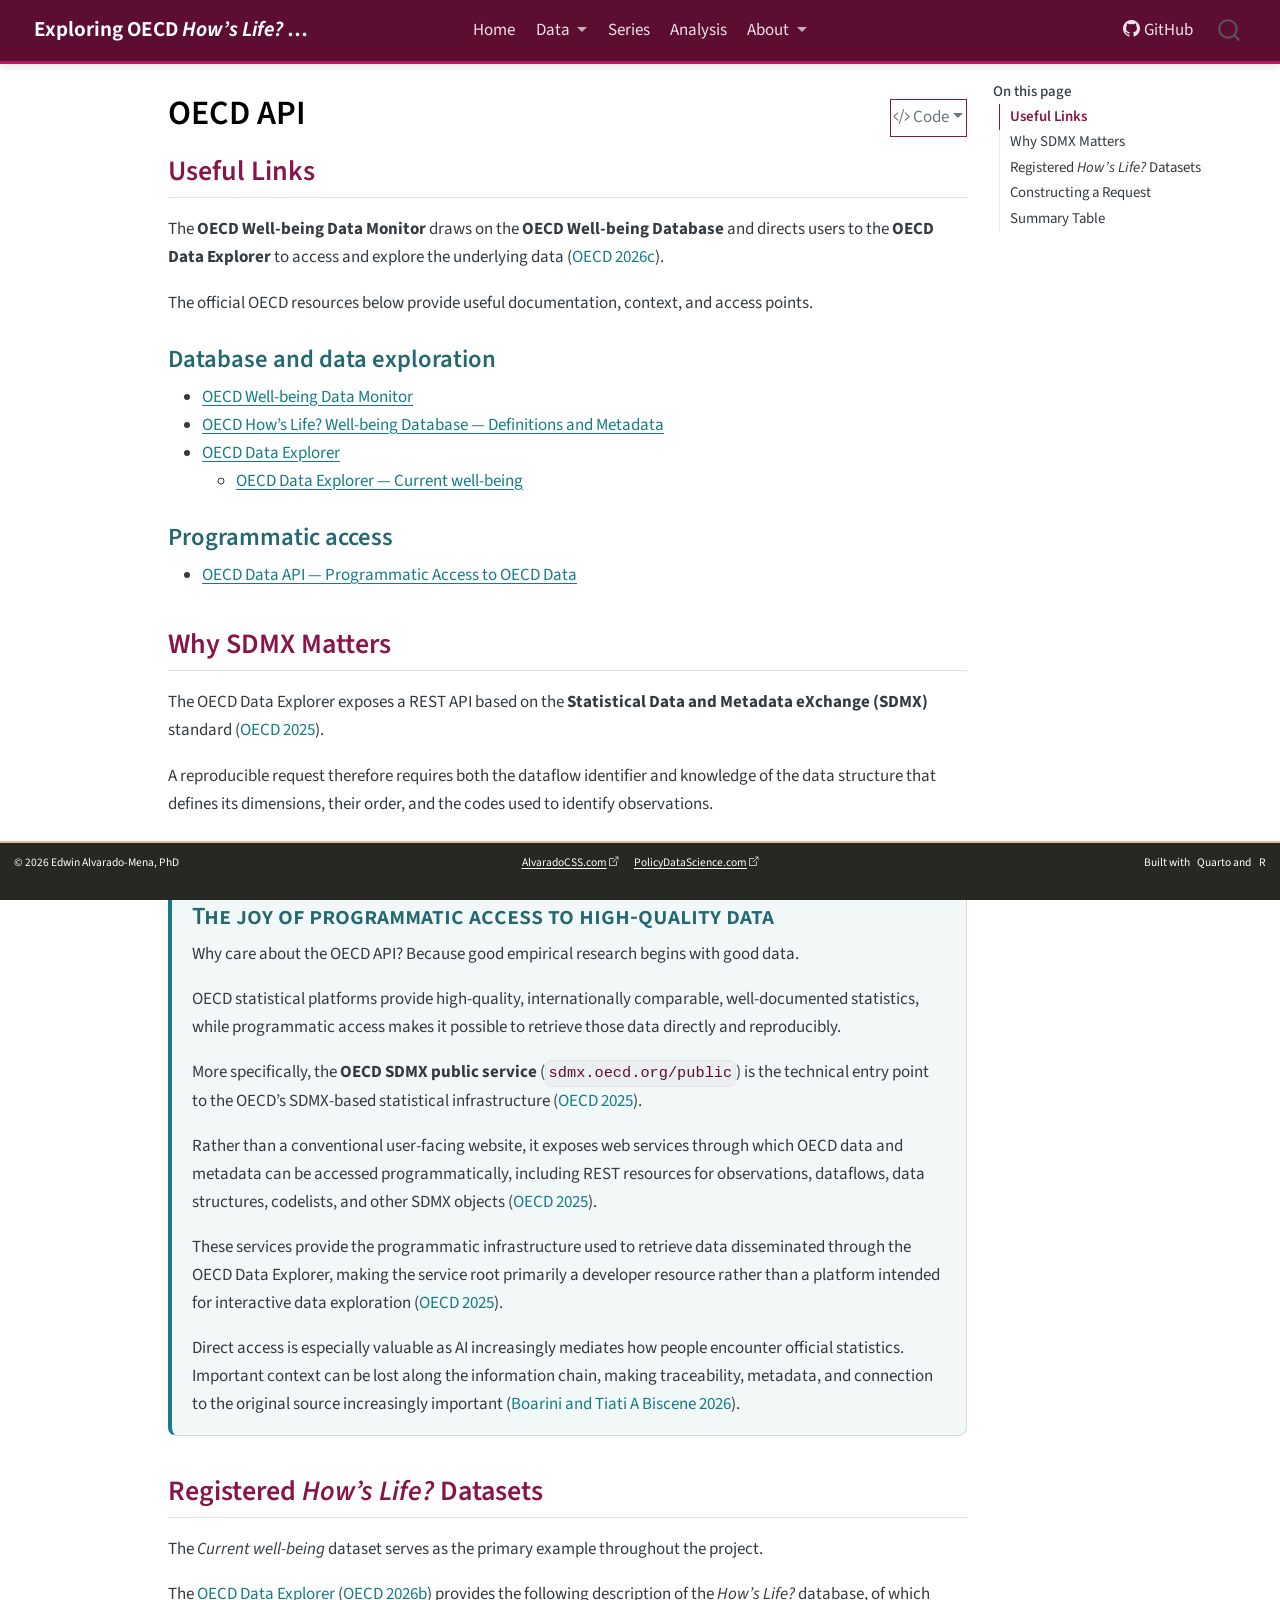
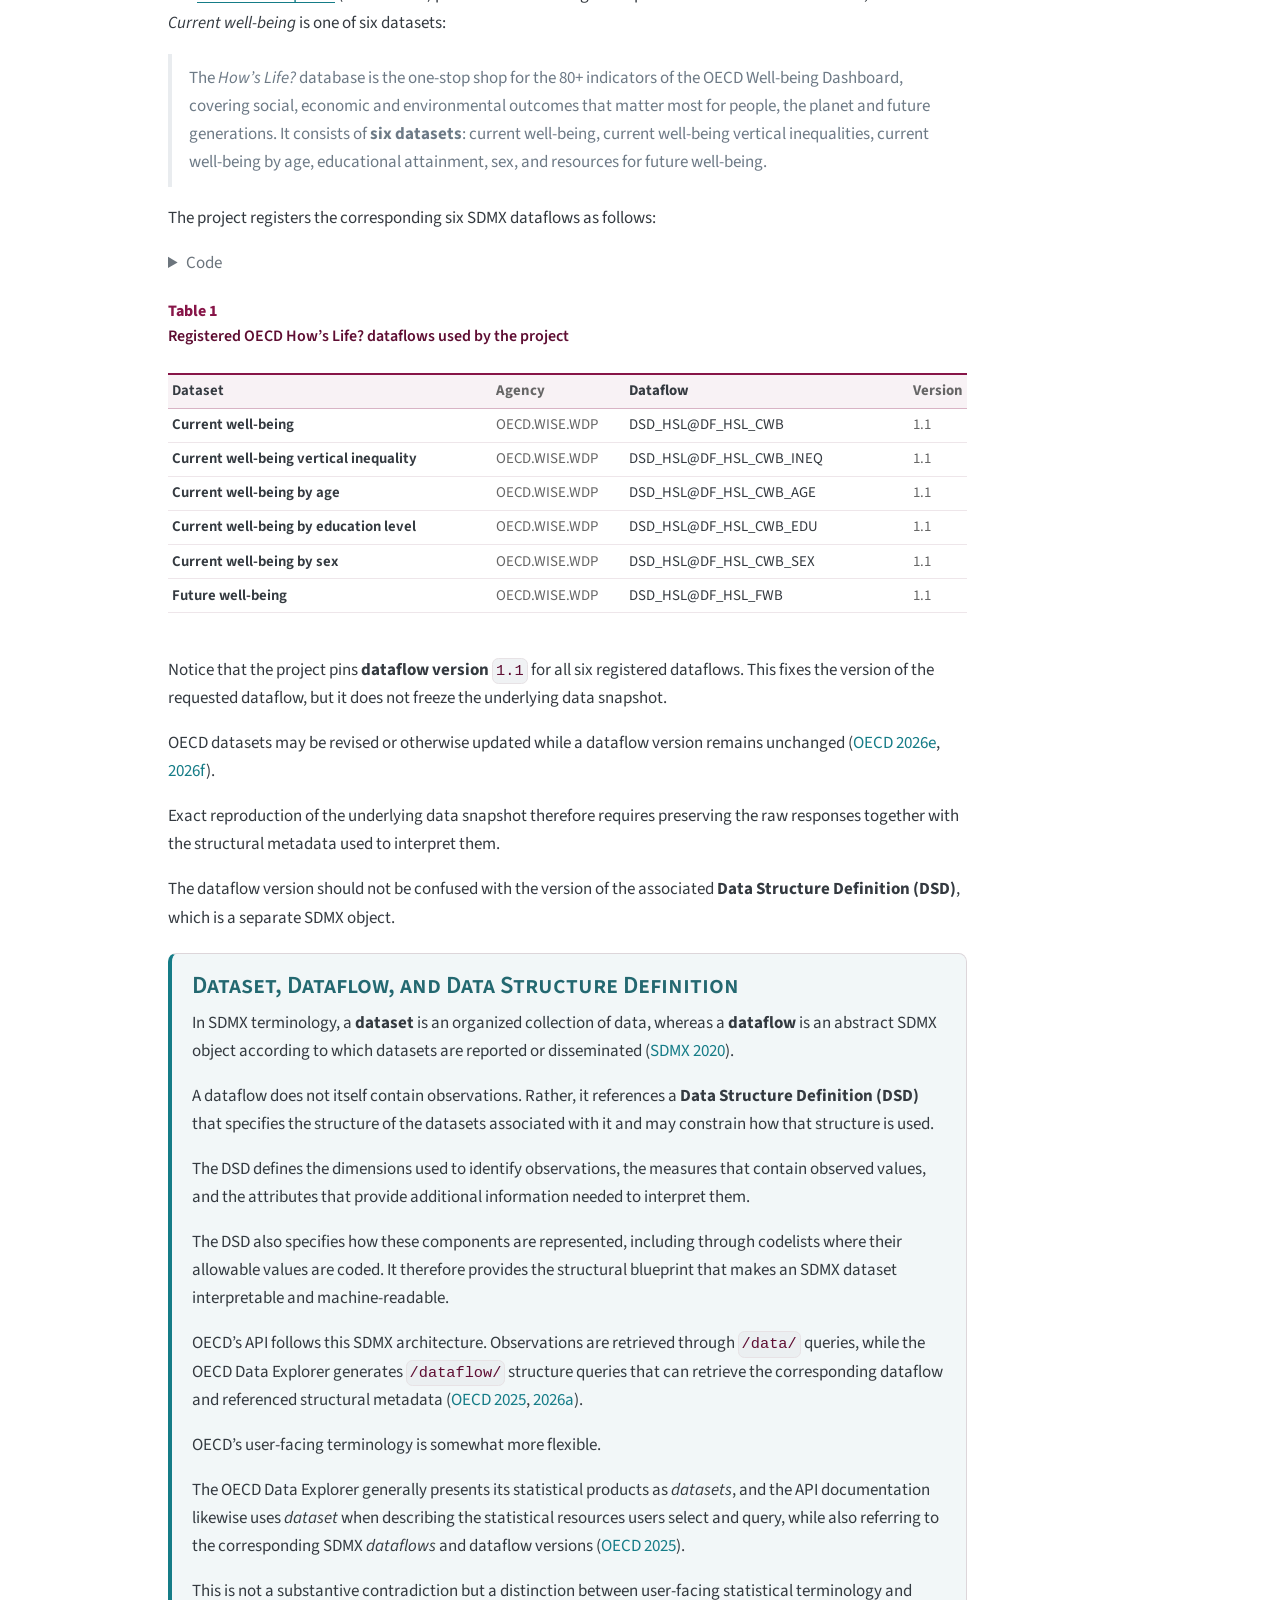
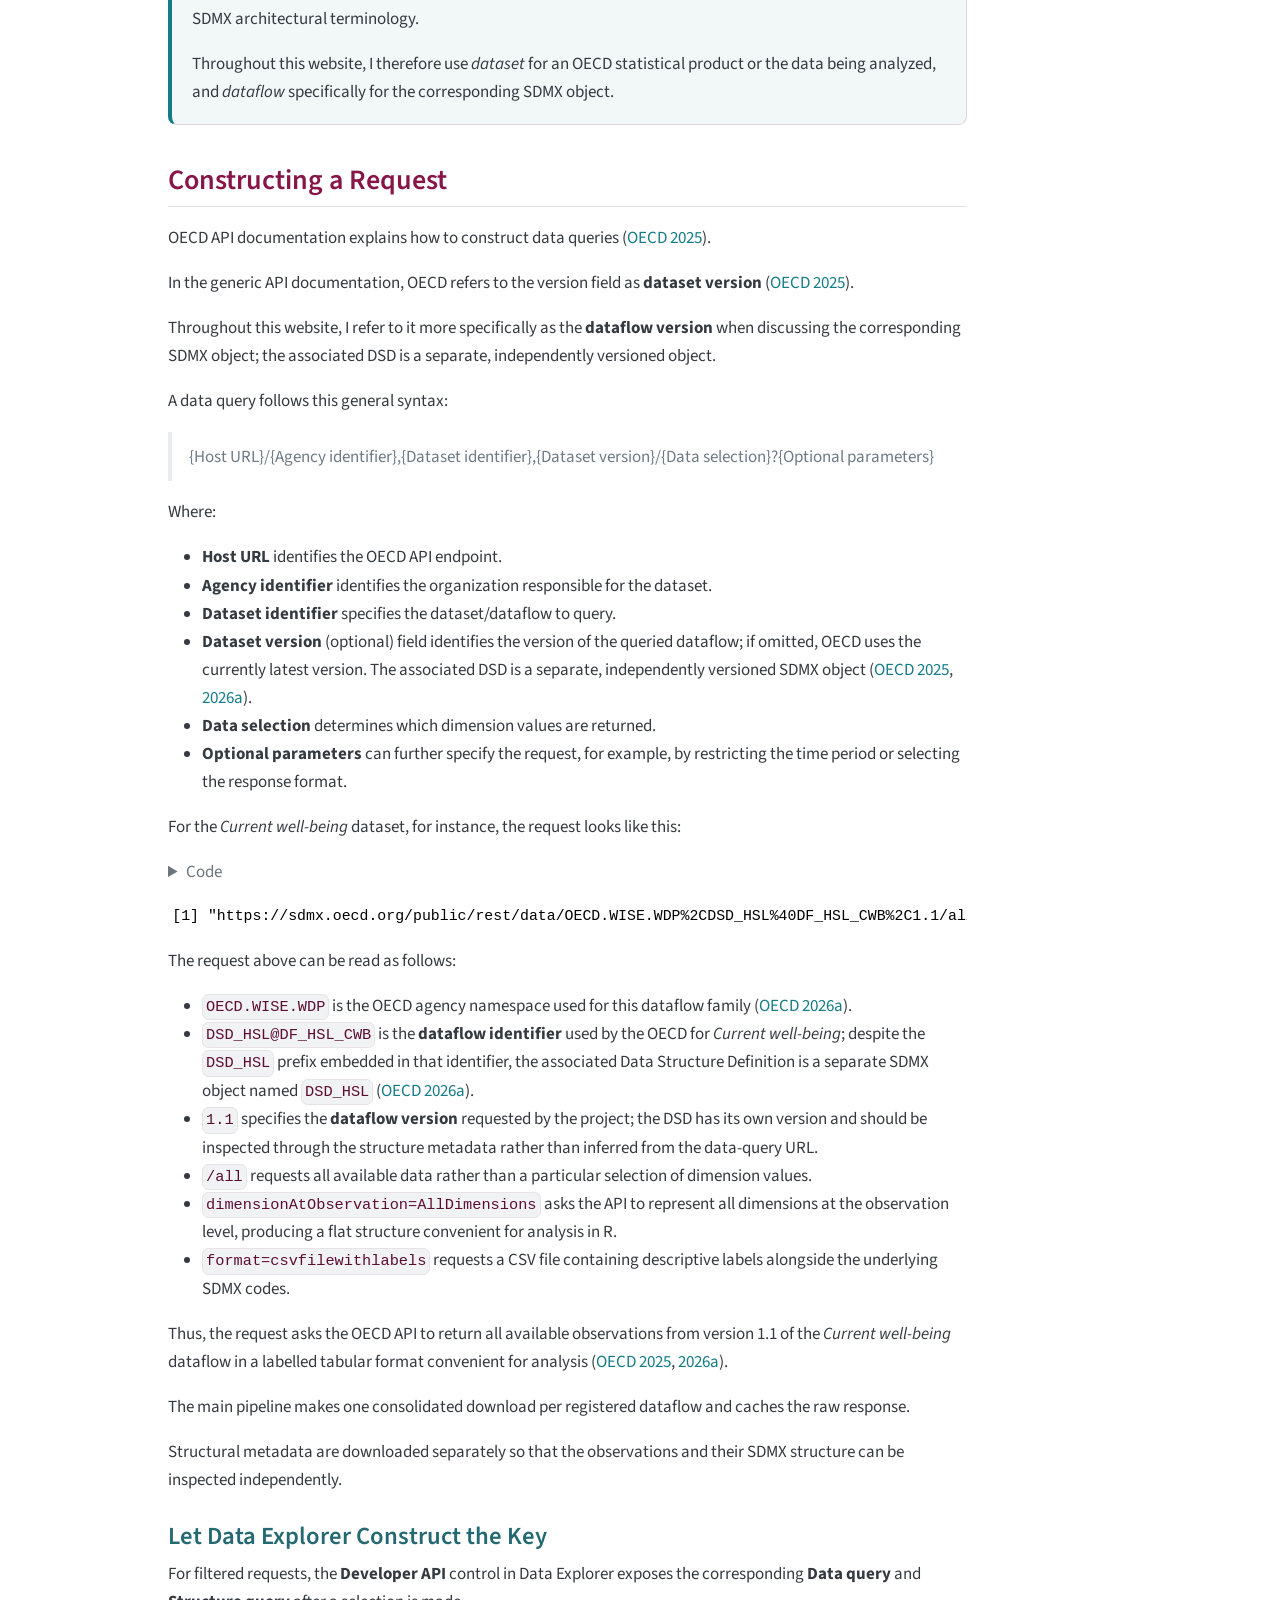
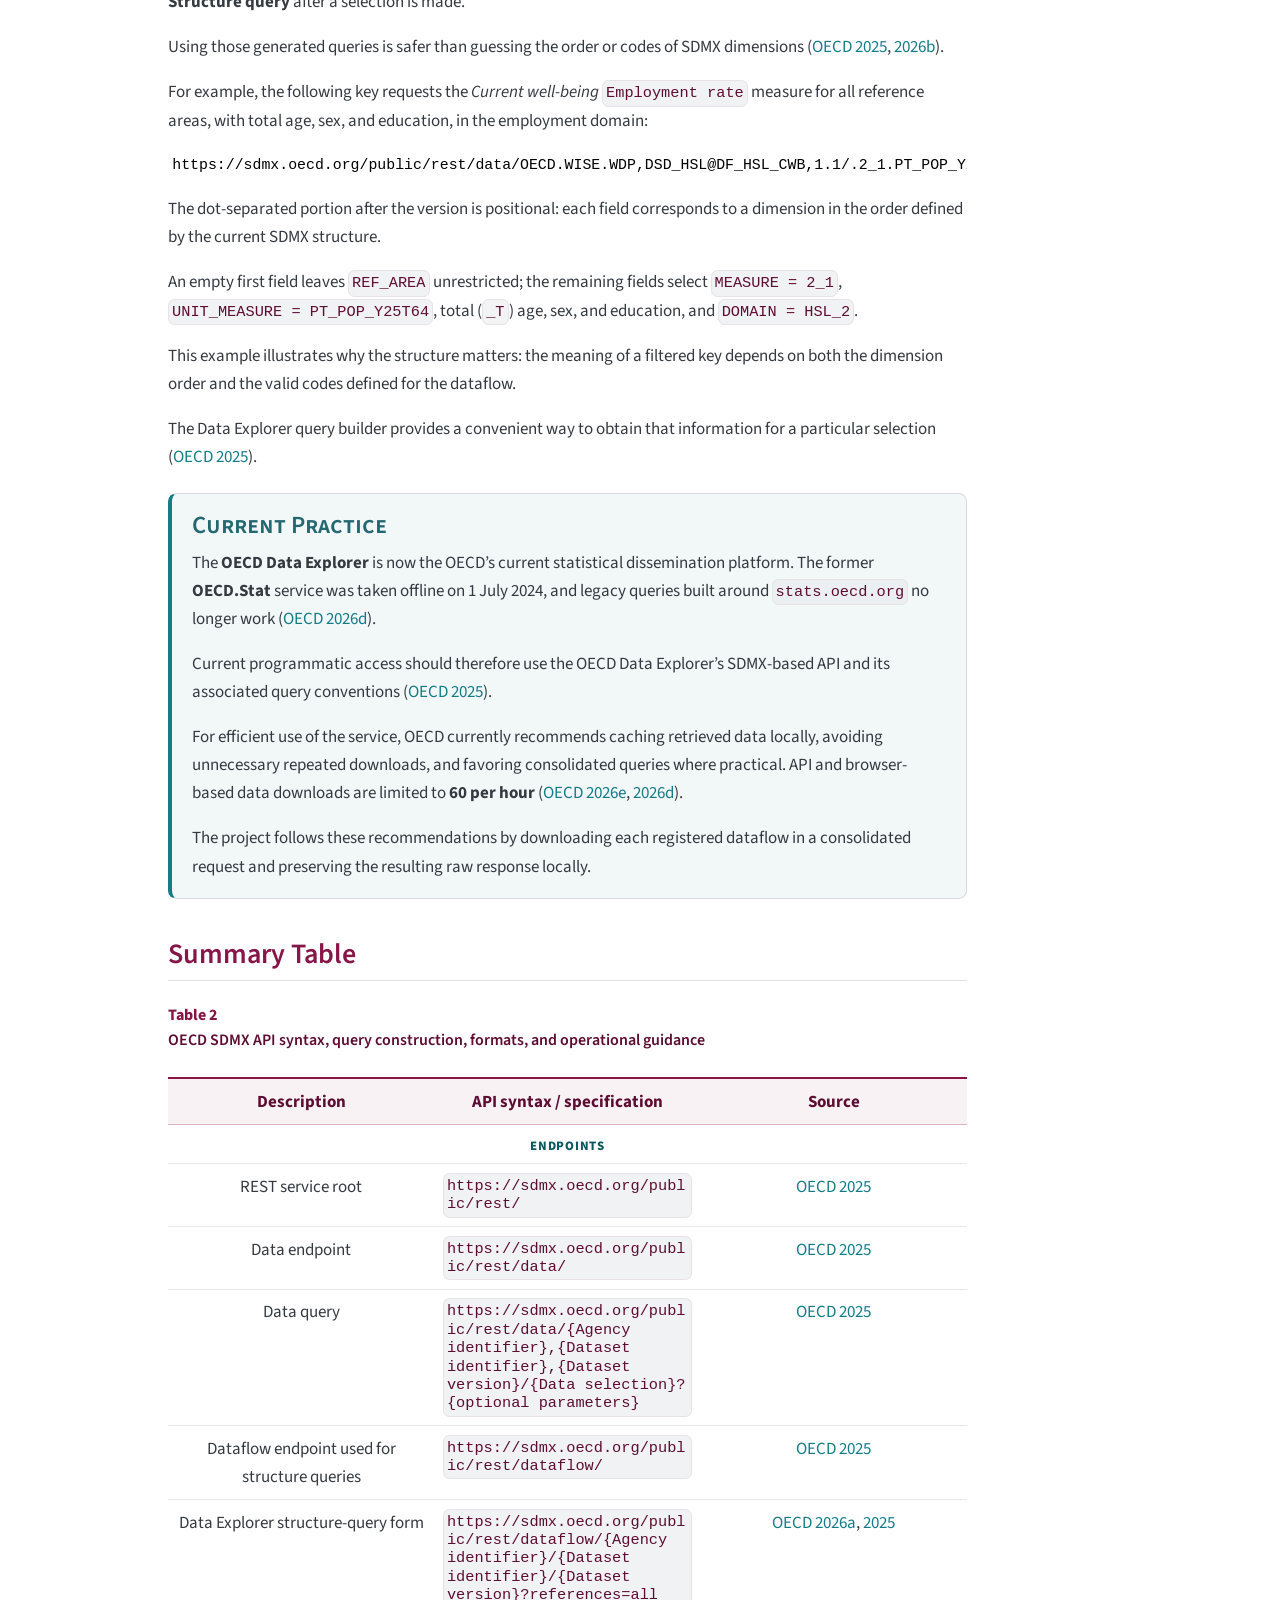
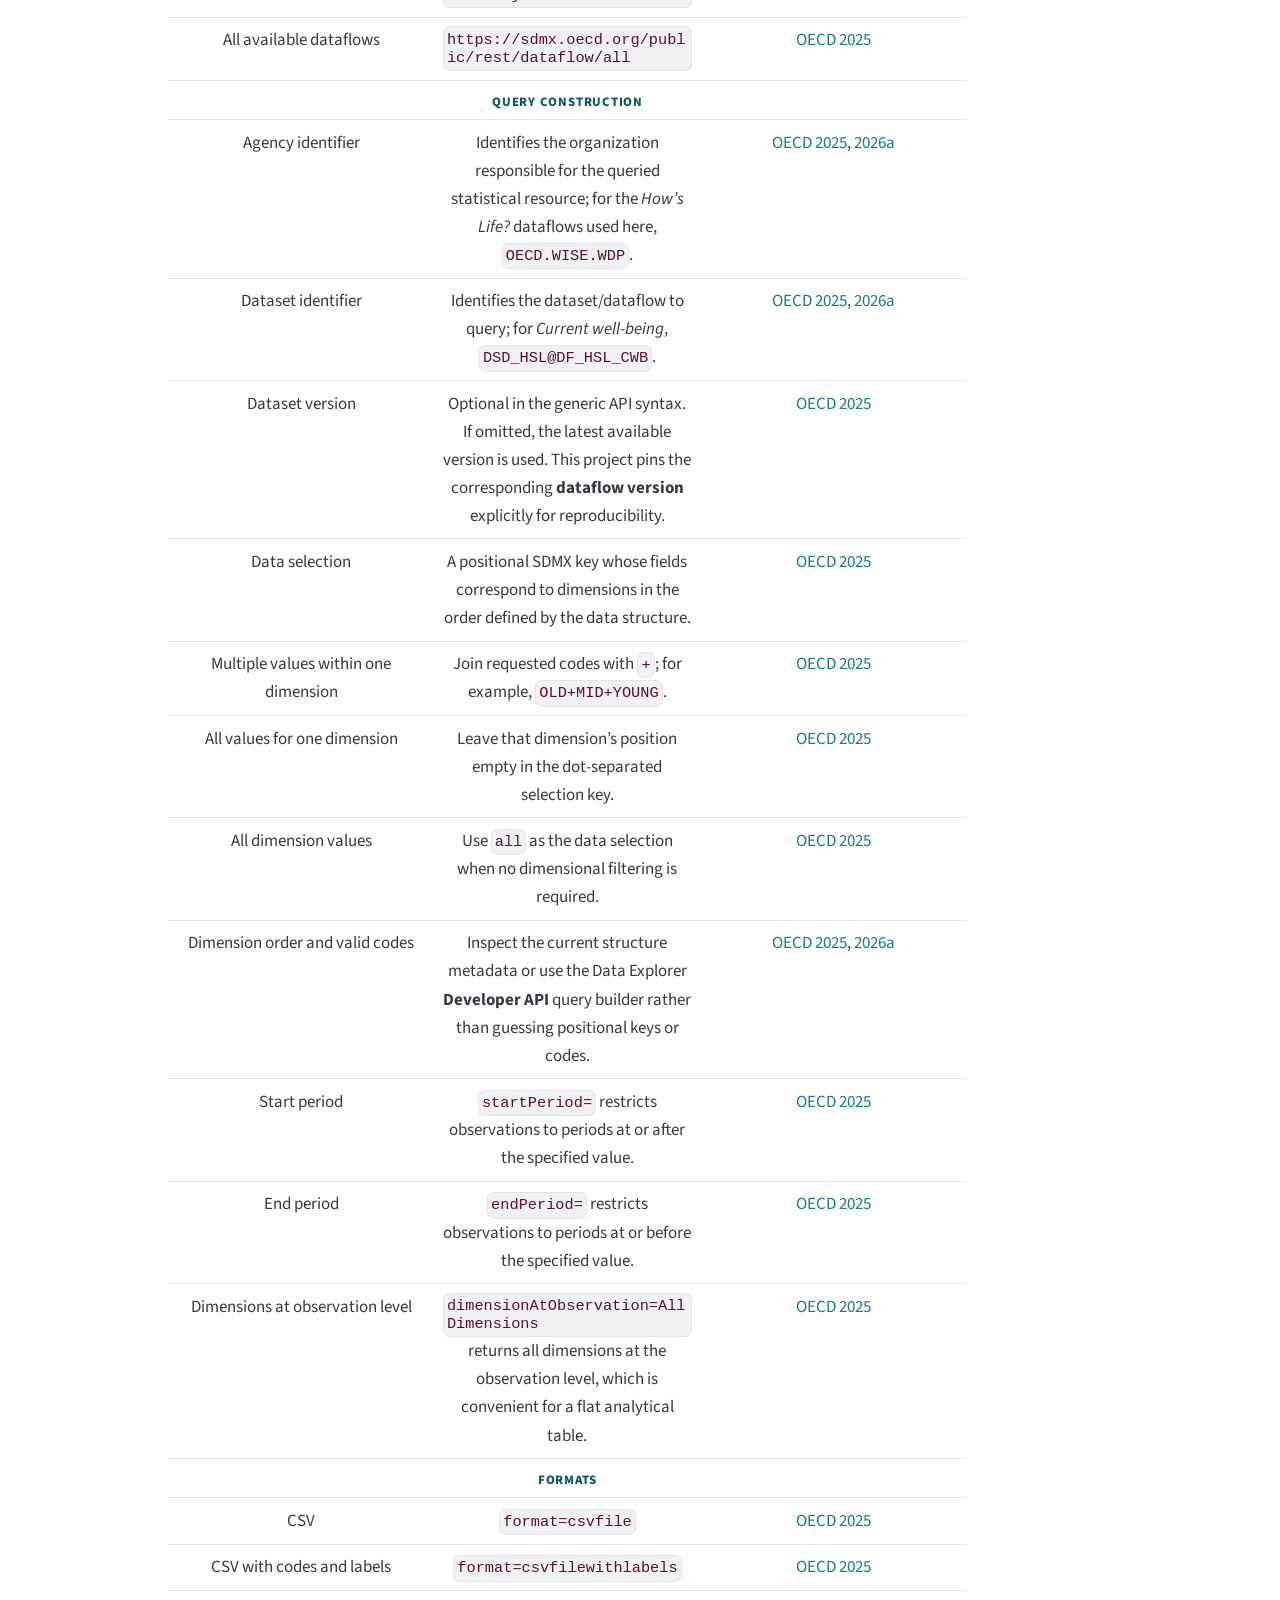
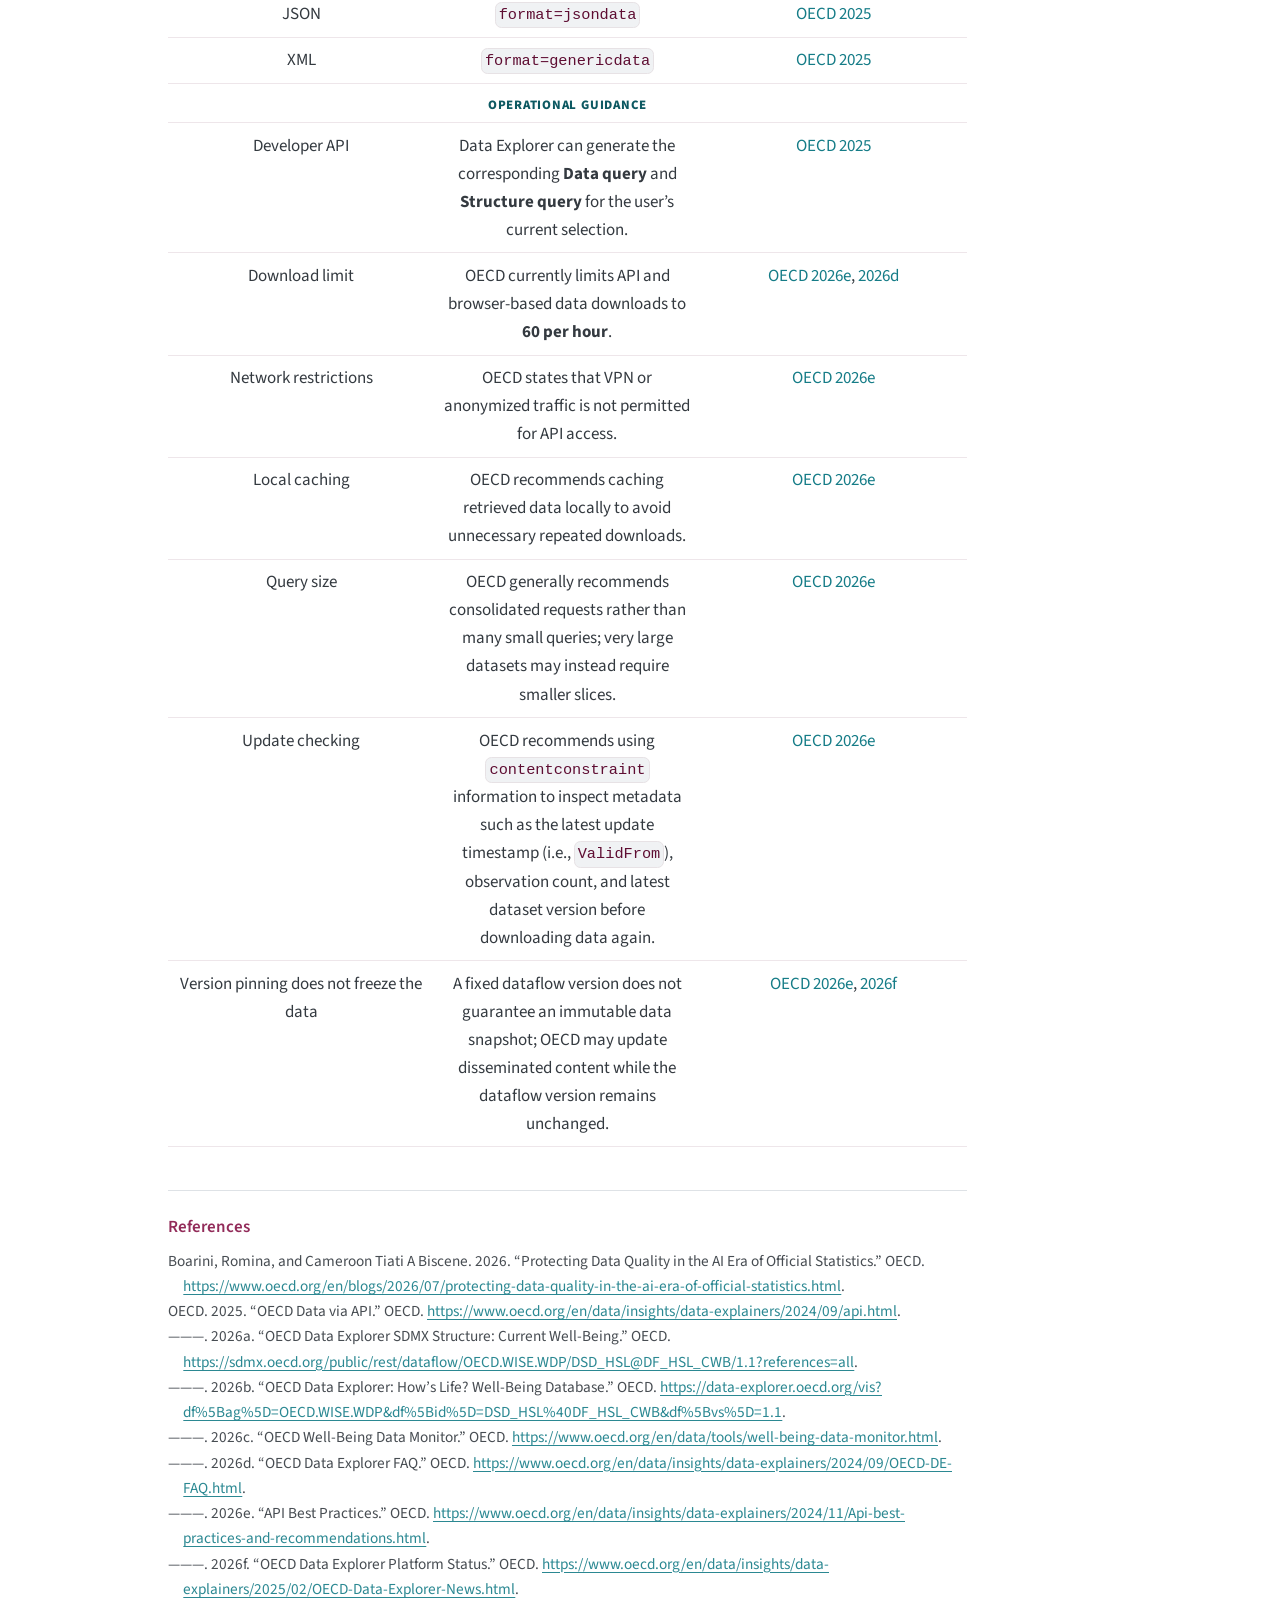
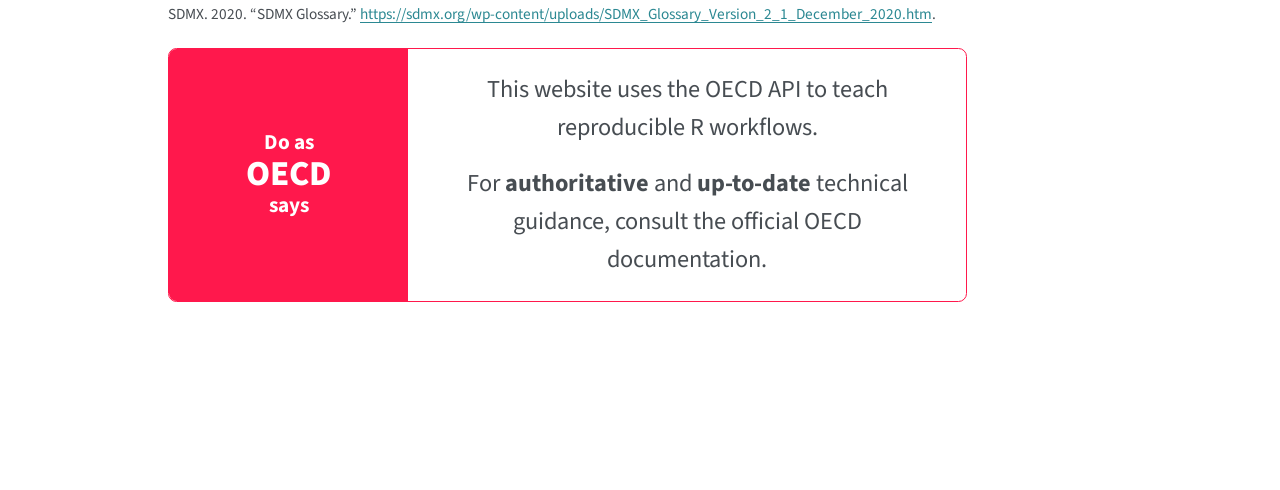
==== commit c147d74e: "Publish oecd-rules line break fix" ====
--- a/docs/analysis/01-api-and-structure.html
+++ b/docs/analysis/01-api-and-structure.html
@@ -636,10 +636,8 @@
 <span class="oecd-rules__slogan-line">says</span>
 </div>
 <div class="oecd-rules__guidance">
-<p>This website uses the OECD API to teach<br>
-reproducible R workflows.</p>
-<p>For <strong>authoritative</strong> and <strong>up-to-date</strong> technical guidance,<br>
-consult the official OECD documentation.</p>
+<p>This website uses the OECD API to teach reproducible R workflows.</p>
+<p>For <strong>authoritative</strong> and <strong>up-to-date</strong> technical guidance, consult the official OECD documentation.</p>
 </div>
 </div>
 
